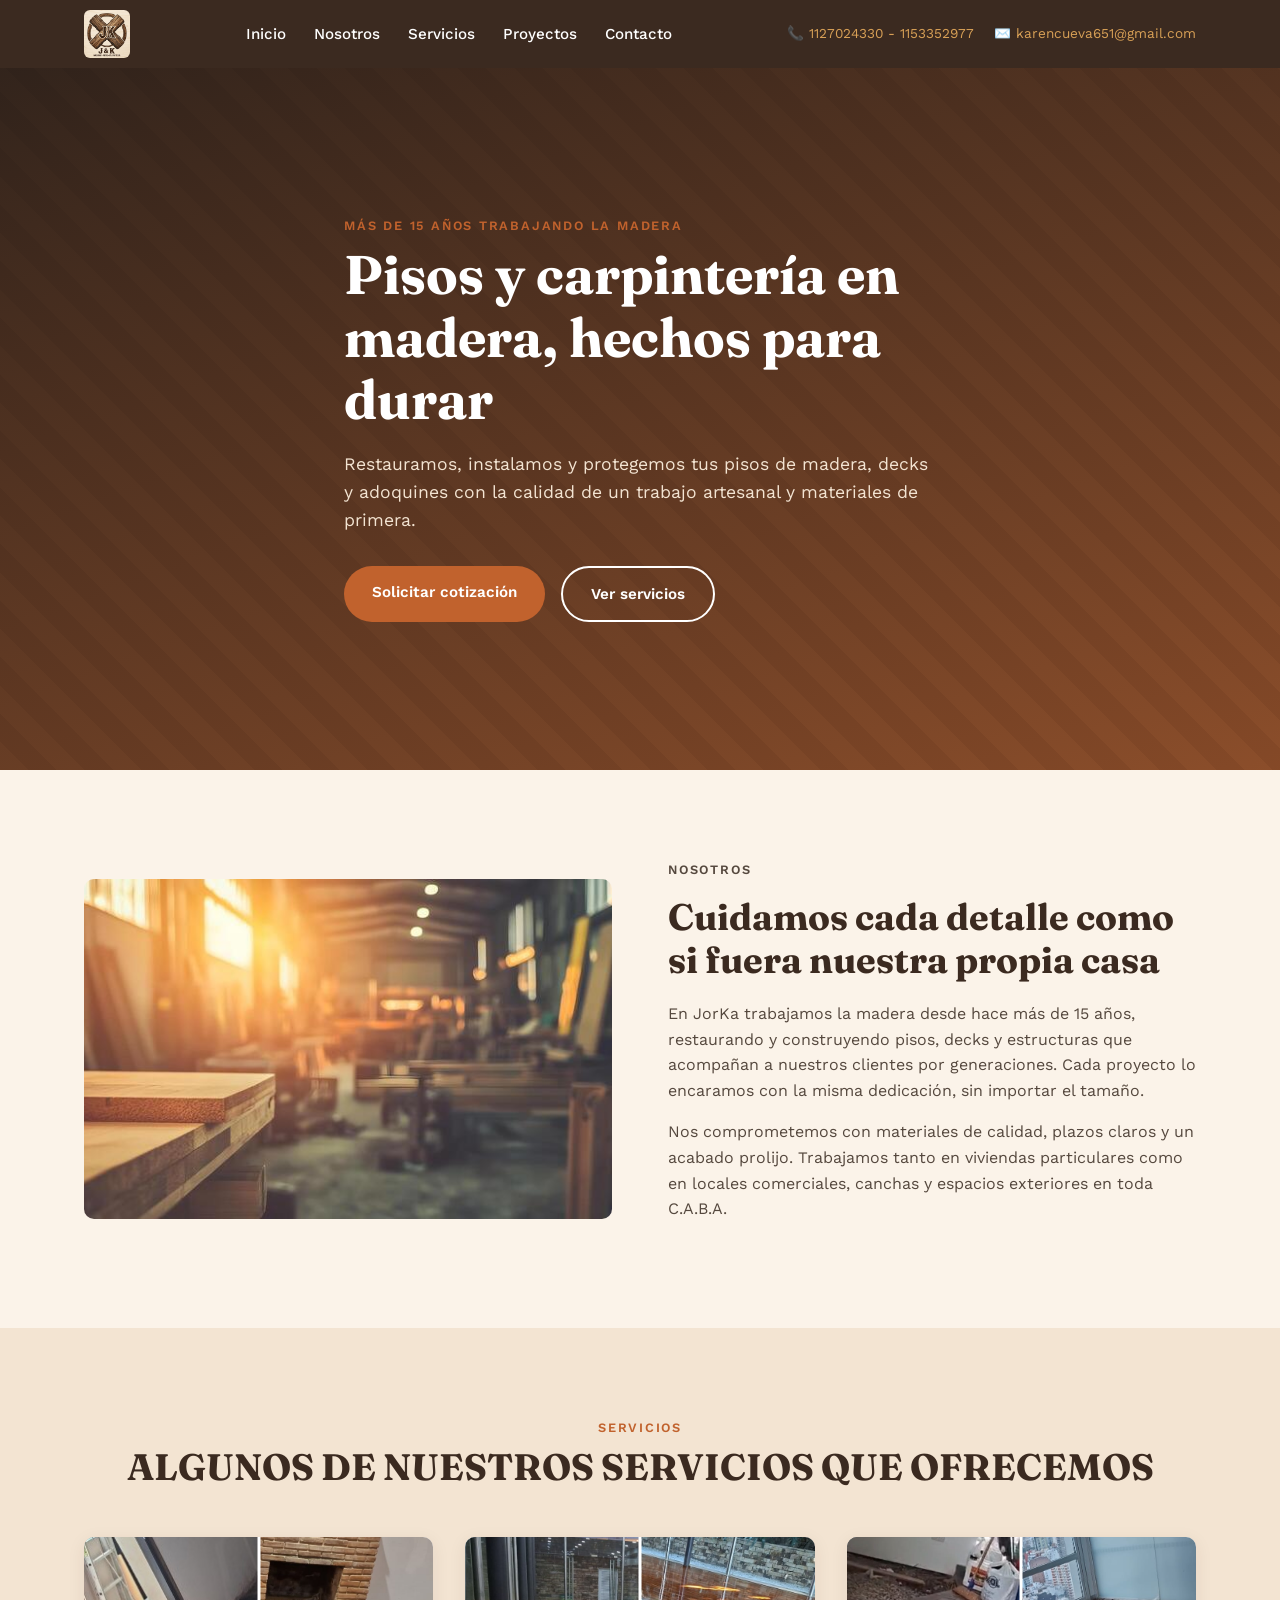
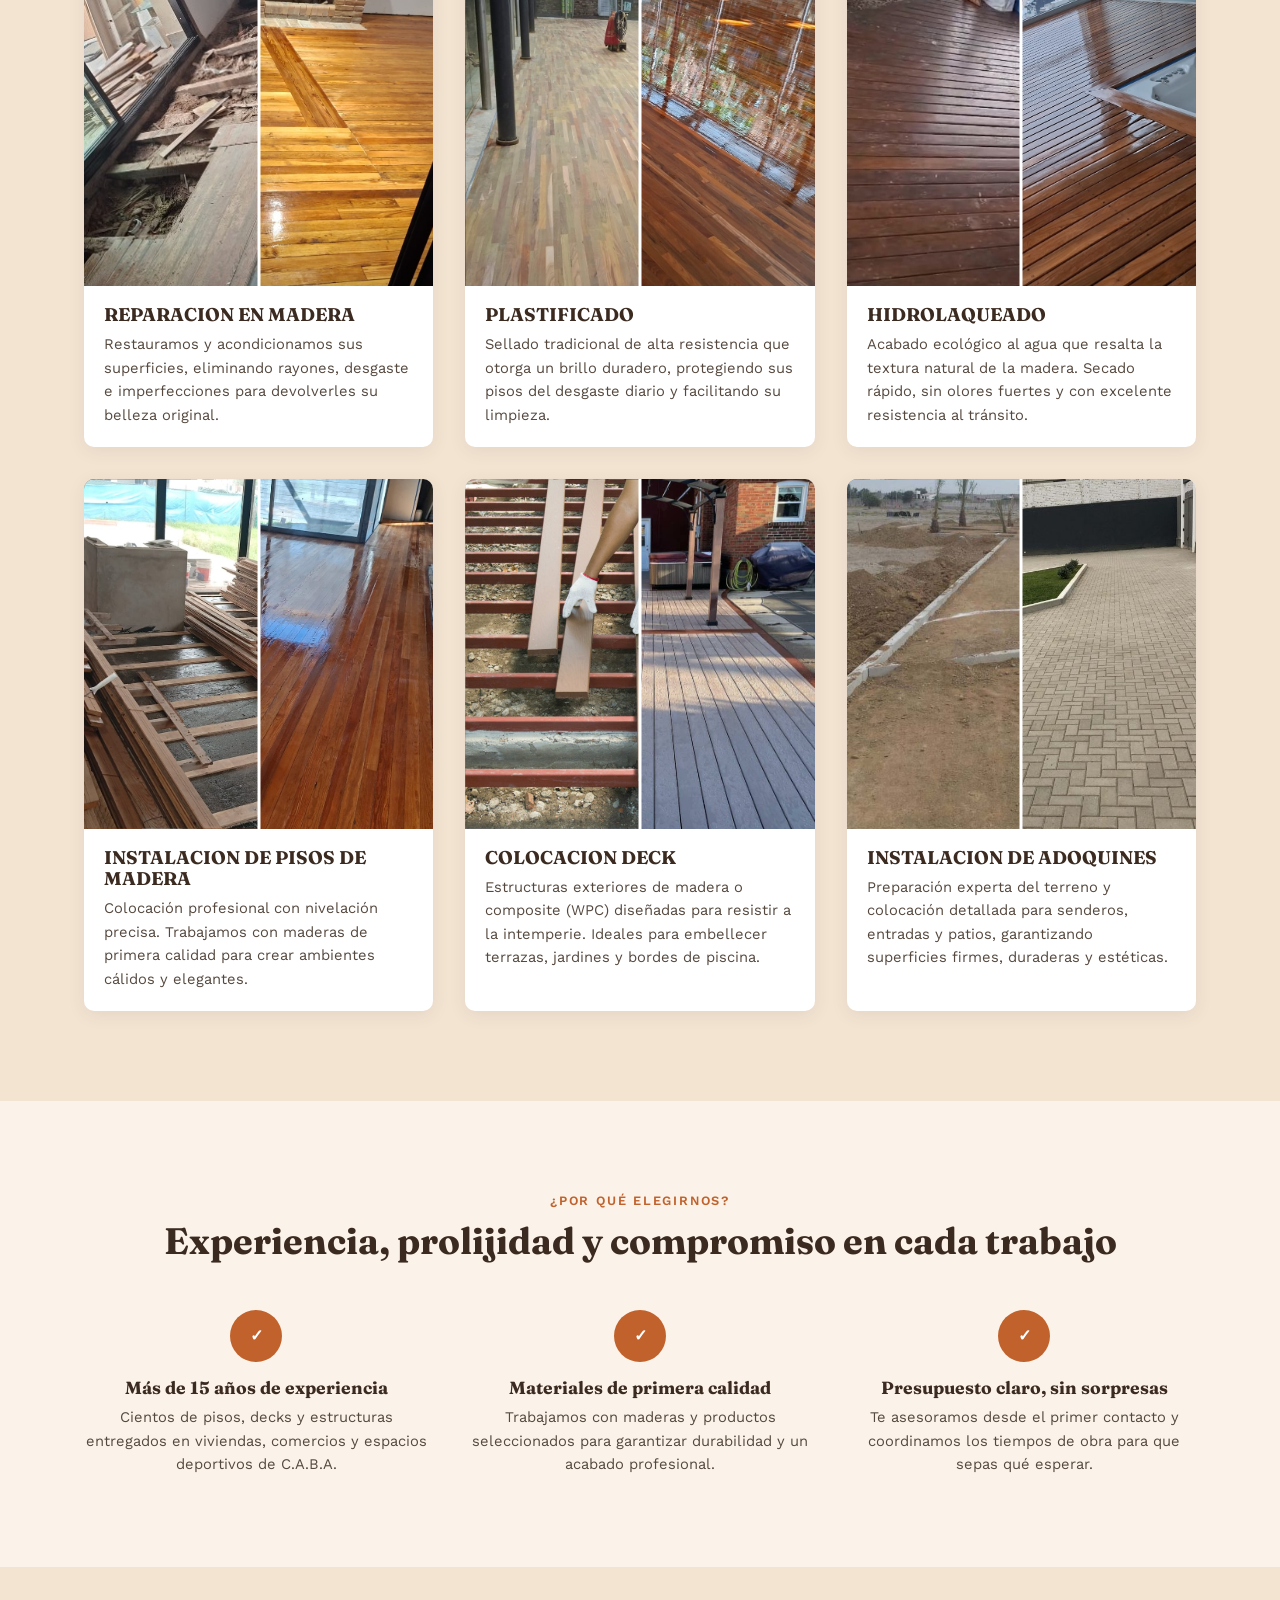
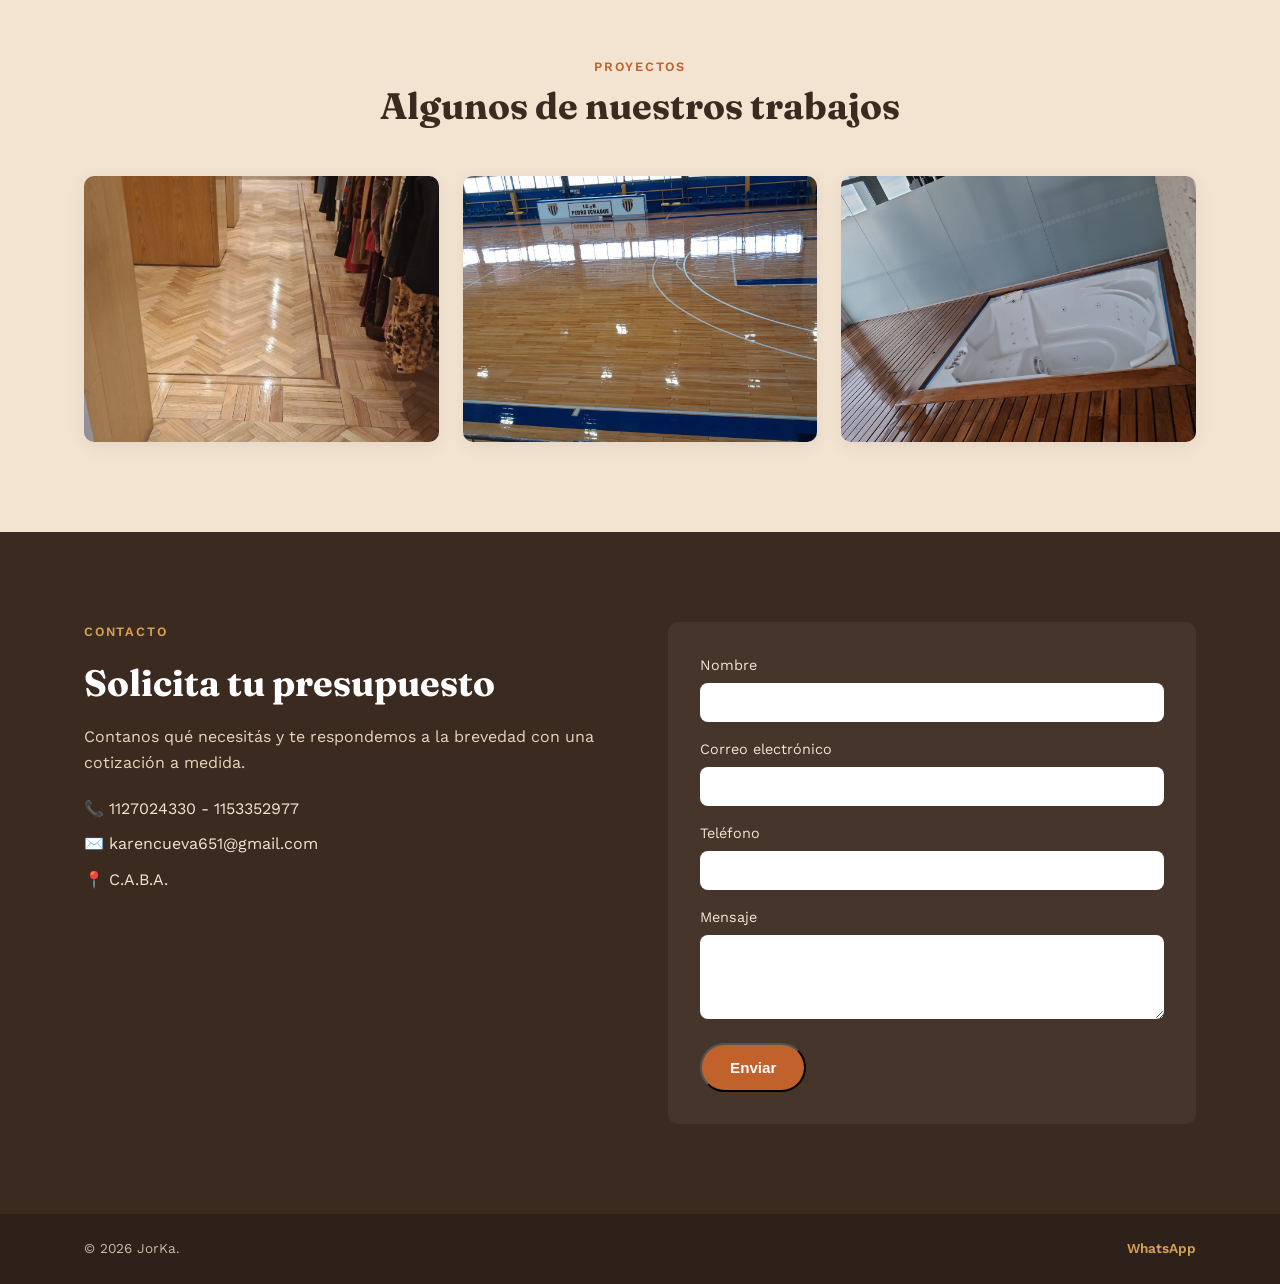
==== index.html @ c6ab8054 "Add files via upload" ====
<!DOCTYPE html>
<html lang="es">
<head>
  <meta charset="UTF-8">
  <meta name="viewport" content="width=device-width, initial-scale=1.0">
  <title>JorKa | Maderas, Pisos y Carpintería</title>
  <meta name="description" content="JorKa: restauración, plastificado, hidrolaqueado e instalación de pisos de madera, decks y adoquines en C.A.B.A.">

  <!-- Tipografías (puedes cambiarlas en fonts.google.com) -->
  <link rel="preconnect" href="https://fonts.googleapis.com">
  <link rel="preconnect" href="https://fonts.gstatic.com" crossorigin>
  <link href="https://fonts.googleapis.com/css2?family=Fraunces:opsz,wght@9..144,500;9..144,600;9..144,700&family=Work+Sans:wght@400;500;600;700&display=swap" rel="stylesheet">

  <link rel="stylesheet" href="style.css?v=6">
</head>
<body>

  <!-- ===================== HEADER / NAV ===================== -->
  <header class="header" id="inicio">
    <div class="container header__inner">
      <a href="#inicio" class="logo">
        <img src="img/logo.jpeg" alt="JorKa - Maderas, Pisos y Carpintería" class="logo__image">
      </a>

      <nav class="nav" id="nav">
        <ul class="nav__list">
          <li><a href="#inicio" class="nav__link">Inicio</a></li>
          <li><a href="#nosotros" class="nav__link">Nosotros</a></li>
          <li><a href="#servicios" class="nav__link">Servicios</a></li>
          <li><a href="#proyectos" class="nav__link">Proyectos</a></li>
          <li><a href="#contacto" class="nav__link">Contacto</a></li>
        </ul>
      </nav>

      <div class="header__contact">
        <span>📞 1127024330 - 1153352977</span>
        <span>✉️ karencueva651@gmail.com</span>
      </div>

      <button class="nav__toggle" id="navToggle" aria-label="Abrir menú">☰</button>
    </div>
  </header>

  <!-- ===================== HERO ===================== -->
  <section class="hero">
    <div class="hero__bg"></div>
    <div class="container hero__content">
      <p class="eyebrow">Más de 15 años trabajando la madera</p>
      <h1 class="hero__title">Pisos y carpintería en madera, hechos para durar</h1>
      <p class="hero__subtitle">Restauramos, instalamos y protegemos tus pisos de madera, decks y adoquines con la calidad de un trabajo artesanal y materiales de primera.</p>
      <div class="hero__actions">
        <a href="#contacto" class="btn btn--primary">Solicitar cotización</a>
        <a href="#servicios" class="btn btn--ghost">Ver servicios</a>
      </div>
    </div>
  </section>

  <!-- ===================== NOSOTROS ===================== -->
  <section class="section" id="nosotros">
    <div class="container about">
      <div class="about__image">
        <img src="img/principal.jpg" alt="Taller de JorKa, maderas y pisos">
      </div>
      <div class="about__text">
        <p class="eyebrow">Nosotros</p>
        <h2 class="section__title">Cuidamos cada detalle como si fuera nuestra propia casa</h2>
        <p>En JorKa trabajamos la madera desde hace más de 15 años, restaurando y construyendo pisos, decks y estructuras que acompañan a nuestros clientes por generaciones. Cada proyecto lo encaramos con la misma dedicación, sin importar el tamaño.</p>
        <p>Nos comprometemos con materiales de calidad, plazos claros y un acabado prolijo. Trabajamos tanto en viviendas particulares como en locales comerciales, canchas y espacios exteriores en toda C.A.B.A.</p>
      </div>
    </div>
  </section>

  <!-- ===================== SERVICIOS (cada tarjeta con slider antes/después) ===================== -->
  <section class="section section--muted" id="servicios">
    <div class="container">
      <p class="eyebrow center">Servicios</p>
      <h2 class="section__title center">ALGUNOS DE NUESTROS SERVICIOS QUE OFRECEMOS</h2>

      <div class="cards">

        <article class="card">
          <div class="ba-slider">
            <img src="img/servicio-1.jpeg" alt="Reparación en madera después" class="ba-slider__after-full">
            <div class="ba-slider__after">
              <img src="img/servicio1-antes.jpeg" alt="Reparación en madera antes">
            </div>
            <input type="range" min="0" max="100" value="50" class="ba-slider__range">
            <div class="ba-slider__handle"></div>
          </div>
          <h3 class="card__title">REPARACION EN MADERA</h3>
          <p class="card__text">Restauramos y acondicionamos sus superficies, eliminando rayones, desgaste e imperfecciones para devolverles su belleza original.</p>
        </article>

        <article class="card">
          <div class="ba-slider">
            <img src="img/servicio-2.jpeg" alt="Plastificado después" class="ba-slider__after-full">
            <div class="ba-slider__after">
              <img src="img/servicio2-antes.jpeg" alt="Plastificado antes">
            </div>
            <input type="range" min="0" max="100" value="50" class="ba-slider__range">
            <div class="ba-slider__handle"></div>
          </div>
          <h3 class="card__title">PLASTIFICADO</h3>
          <p class="card__text">Sellado tradicional de alta resistencia que otorga un brillo duradero, protegiendo sus pisos del desgaste diario y facilitando su limpieza.</p>
        </article>

        <article class="card">
          <div class="ba-slider">
            <img src="img/servicio-3.jpeg" alt="Hidrolaqueado después" class="ba-slider__after-full">
            <div class="ba-slider__after">
              <img src="img/servicio3-antes.jpeg" alt="Hidrolaqueado antes">
            </div>
            <input type="range" min="0" max="100" value="50" class="ba-slider__range">
            <div class="ba-slider__handle"></div>
          </div>
          <h3 class="card__title">HIDROLAQUEADO</h3>
          <p class="card__text">Acabado ecológico al agua que resalta la textura natural de la madera. Secado rápido, sin olores fuertes y con excelente resistencia al tránsito.</p>
        </article>

        <article class="card">
          <div class="ba-slider">
            <img src="img/servicio-4.jpeg" alt="Instalación de pisos de madera después" class="ba-slider__after-full">
            <div class="ba-slider__after">
              <img src="img/servicio4-antes.jpeg" alt="Instalación de pisos de madera antes">
            </div>
            <input type="range" min="0" max="100" value="50" class="ba-slider__range">
            <div class="ba-slider__handle"></div>
          </div>
          <h3 class="card__title">INSTALACION DE PISOS DE MADERA</h3>
          <p class="card__text">Colocación profesional con nivelación precisa. Trabajamos con maderas de primera calidad para crear ambientes cálidos y elegantes.</p>
        </article>

        <article class="card">
          <div class="ba-slider">
            <img src="img/servicio-5.jpg" alt="Colocación deck después" class="ba-slider__after-full">
            <div class="ba-slider__after">
              <img src="img/servicio5-antes.jpg" alt="Colocación deck antes">
            </div>
            <input type="range" min="0" max="100" value="50" class="ba-slider__range">
            <div class="ba-slider__handle"></div>
          </div>
          <h3 class="card__title">COLOCACION DECK</h3>
          <p class="card__text">Estructuras exteriores de madera o composite (WPC) diseñadas para resistir a la intemperie. Ideales para embellecer terrazas, jardines y bordes de piscina.</p>
        </article>

        <article class="card">
          <div class="ba-slider">
            <img src="img/servicio-6.jpg" alt="Instalación de adoquines después" class="ba-slider__after-full">
            <div class="ba-slider__after">
              <img src="img/servicio6-antes.jpg" alt="Instalación de adoquines antes">
            </div>
            <input type="range" min="0" max="100" value="50" class="ba-slider__range">
            <div class="ba-slider__handle"></div>
          </div>
          <h3 class="card__title">INSTALACION DE ADOQUINES</h3>
          <p class="card__text">Preparación experta del terreno y colocación detallada para senderos, entradas y patios, garantizando superficies firmes, duraderas y estéticas.</p>
        </article>

      </div>
    </div>
  </section>

  <!-- ===================== POR QUÉ ELEGIRNOS ===================== -->
  <section class="section">
    <div class="container">
      <p class="eyebrow center">¿Por qué elegirnos?</p>
      <h2 class="section__title center">Experiencia, prolijidad y compromiso en cada trabajo</h2>

      <div class="features">
        <div class="feature">
          <div class="feature__icon">✓</div>
          <h3>Más de 15 años de experiencia</h3>
          <p>Cientos de pisos, decks y estructuras entregados en viviendas, comercios y espacios deportivos de C.A.B.A.</p>
        </div>
        <div class="feature">
          <div class="feature__icon">✓</div>
          <h3>Materiales de primera calidad</h3>
          <p>Trabajamos con maderas y productos seleccionados para garantizar durabilidad y un acabado profesional.</p>
        </div>
        <div class="feature">
          <div class="feature__icon">✓</div>
          <h3>Presupuesto claro, sin sorpresas</h3>
          <p>Te asesoramos desde el primer contacto y coordinamos los tiempos de obra para que sepas qué esperar.</p>
        </div>
      </div>
    </div>
  </section>

  <!-- ===================== PROYECTOS / GALERÍA ===================== -->
  <section class="section section--muted" id="proyectos">
    <div class="container">
      <p class="eyebrow center">Proyectos</p>
      <h2 class="section__title center">Algunos de nuestros trabajos</h2>

      <div class="gallery">
        <div class="gallery__item">
          <img src="img/proyecto1.jpeg" alt="Proyecto 1 - piso de madera restaurado">
        </div>
        <div class="gallery__item">
          <img src="img/proyecto2.jpeg" alt="Proyecto 2 - piso de madera restaurado">
        </div>
        <div class="gallery__item">
          <img src="img/proyecto3.jpeg" alt="Proyecto 3 - piso de madera restaurado">
        </div>
      </div>
    </div>
  </section>

  <!-- ===================== CONTACTO ===================== -->
  <section class="section contact" id="contacto">
    <div class="container contact__grid">
      <div class="contact__info">
        <p class="eyebrow">Contacto</p>
        <h2 class="section__title">Solicita tu presupuesto</h2>
        <p>Contanos qué necesitás y te respondemos a la brevedad con una cotización a medida.</p>

        <ul class="contact__list">
          <li>📞 1127024330 - 1153352977</li>
          <li>✉️ karencueva651@gmail.com</li>
          <li>📍 C.A.B.A.</li>
        </ul>
      </div>

      <form class="contact__form" id="contactForm" name="contacto" method="POST" data-netlify="true">
  <input type="hidden" name="form-name" value="contacto">
        <label>
          Nombre
          <input type="text" name="nombre" required>
        </label>
        <label>
          Correo electrónico
          <input type="email" name="correo" required>
        </label>
        <label>
          Teléfono
          <input type="tel" name="telefono">
        </label>
        <label>
          Mensaje
          <textarea name="mensaje" rows="4" required></textarea>
        </label>
        <button type="submit" class="btn btn--primary">Enviar</button>
      </form>
    </div>
  </section>

  <!-- ===================== FOOTER ===================== -->
  <footer class="footer">
    <div class="container footer__inner">
      <p>&copy; <span id="year"></span> JorKa.</p>
      <a href="https://wa.me/5491127024330" target="_blank" rel="noopener" class="footer__whatsapp">WhatsApp</a>
    </div>
  </footer>

  <script>
    // Año automático en el footer
    document.getElementById('year').textContent = new Date().getFullYear();

    // Menú hamburguesa para móvil
    const navToggle = document.getElementById('navToggle');
    const nav = document.getElementById('nav');
    navToggle.addEventListener('click', () => {
      nav.classList.toggle('nav--open');
    });

    // Sliders de antes/después — funciona para todos a la vez
    document.querySelectorAll('.ba-slider').forEach(slider => {
      const range = slider.querySelector('.ba-slider__range');
      const afterLayer = slider.querySelector('.ba-slider__after');
      const handle = slider.querySelector('.ba-slider__handle');

      range.addEventListener('input', () => {
        afterLayer.style.clipPath = `inset(0 ${100 - range.value}% 0 0)`;
        handle.style.left = range.value + '%';
      });
    });
  </script>
</body>
</html>
---- style.css ----
/* =========================================================
   VARIABLES — cambia estos valores para ajustar todo el estilo
   ========================================================= */
:root {
  --color-bg: #FBF3E9;
  --color-bg-muted: #F3E4D2;
  --color-dark: #2E211A;
  --color-brown: #3B2A20;
  --color-accent: #C1622D;
  --color-accent-dark: #A44E22;
  --color-gold: #D8A056;
  --color-white: #FFFFFF;

  --font-display: "Fraunces", serif;
  --font-body: "Work Sans", sans-serif;

  --radius: 10px;
  --max-width: 1160px;
  --transition: 0.25s ease;
}

* {
  margin: 0;
  padding: 0;
  box-sizing: border-box;
}

html {
  scroll-behavior: smooth;
}

body {
  font-family: var(--font-body);
  color: var(--color-dark);
  background: var(--color-bg);
  line-height: 1.6;
}

img {
  max-width: 100%;
  display: block;
}

a {
  text-decoration: none;
  color: inherit;
}

ul {
  list-style: none;
}

.container {
  max-width: var(--max-width);
  margin: 0 auto;
  padding: 0 24px;
}

.image-placeholder {
  width: 100%;
  height: 100%;
  min-height: 180px;
  background: repeating-linear-gradient(
    45deg,
    #E9D5BB,
    #E9D5BB 10px,
    #F3E4D2 10px,
    #F3E4D2 20px
  );
  border: 1px dashed var(--color-gold);
  border-radius: var(--radius);
  display: flex;
  align-items: center;
  justify-content: center;
  text-align: center;
  color: var(--color-accent-dark);
  font-size: 0.9rem;
  font-weight: 500;
  padding: 12px;
}

h1, h2, h3 {
  font-family: var(--font-display);
  color: var(--color-brown);
  line-height: 1.15;
}

.eyebrow {
  text-transform: uppercase;
  letter-spacing: 0.14em;
  font-size: 0.8rem;
  font-weight: 600;
  color: var(--color-accent);
  margin-bottom: 8px;
}

.section__title {
  font-size: clamp(1.6rem, 3vw, 2.3rem);
  margin-bottom: 20px;
}

.center {
  text-align: center;
}

.btn {
  display: inline-block;
  padding: 14px 28px;
  border-radius: 999px;
  font-weight: 600;
  font-size: 0.95rem;
  transition: transform var(--transition), background var(--transition), color var(--transition);
}

.btn--primary {
  background: var(--color-accent);
  color: var(--color-white);
}

.btn--primary:hover {
  background: var(--color-accent-dark);
  transform: translateY(-2px);
}

.btn--ghost {
  border: 2px solid var(--color-white);
  color: var(--color-white);
}

.btn--ghost:hover {
  background: var(--color-white);
  color: var(--color-brown);
}

/* =========================================================
   HEADER / LOGO
   ========================================================= */
.header {
  position: sticky;
  top: 0;
  z-index: 100;
  background: var(--color-brown);
  color: var(--color-white);
}

.header__inner {
  display: flex;
  align-items: center;
  justify-content: space-between;
  gap: 24px;
  padding-top: 10px;
  padding-bottom: 10px;
}

.logo {
  display: flex;
  align-items: center;
}

/* Logo controlado por altura fija — así nunca se ve gigante,
   sin importar el tamaño real del archivo de imagen */
.logo__image {
  height: 48px;
  width: auto;
  max-width: none;
  border-radius: 6px;
}

.nav__list {
  display: flex;
  gap: 28px;
}

.nav__link {
  font-weight: 500;
  font-size: 0.95rem;
  transition: color var(--transition);
}

.nav__link:hover {
  color: var(--color-gold);
}

.header__contact {
  display: flex;
  gap: 20px;
  font-size: 0.85rem;
  color: var(--color-gold);
  white-space: nowrap;
}

.nav__toggle {
  display: none;
  background: none;
  border: none;
  color: var(--color-white);
  font-size: 1.5rem;
  cursor: pointer;
}

/* =========================================================
   HERO
   ========================================================= */
.hero {
  position: relative;
  min-height: 78vh;
  display: flex;
  align-items: center;
  color: var(--color-white);
  overflow: hidden;
}

.hero__bg {
  position: absolute;
  inset: 0;
  background:
    linear-gradient(160deg, rgba(46, 33, 26, 0.85), rgba(193, 98, 45, 0.55)),
    repeating-linear-gradient(45deg, #4A3527, #4A3527 20px, #3B2A20 20px, #3B2A20 40px);
  background-size: cover;
  background-position: center;
}

.hero__content {
  position: relative;
  z-index: 1;
  max-width: 640px;
}

.hero__title {
  font-size: clamp(2.2rem, 5vw, 3.4rem);
  color: var(--color-white);
  margin-bottom: 18px;
}

.hero__subtitle {
  font-size: 1.1rem;
  margin-bottom: 32px;
  color: #F3E4D2;
}

.hero__actions {
  display: flex;
  gap: 16px;
  flex-wrap: wrap;
}

.section {
  padding: 90px 0;
}

.section--muted {
  background: var(--color-bg-muted);
}

.about {
  display: grid;
  grid-template-columns: 1fr 1fr;
  gap: 56px;
  align-items: center;
}

.about__image img {
  width: 100%;
  height: 100%;
  min-height: 340px;
  object-fit: cover;
  border-radius: var(--radius);
}

.about__text p {
  margin-bottom: 16px;
  color: #55483E;
}

.cards {
  margin-top: 48px;
  display: grid;
  grid-template-columns: repeat(3, 1fr);
  gap: 32px;
}

.card {
  background: var(--color-white);
  border-radius: var(--radius);
  overflow: hidden;
  box-shadow: 0 4px 18px rgba(59, 42, 32, 0.08);
  transition: transform var(--transition);
}

.card:hover {
  transform: translateY(-6px);
}

.card__image {
  aspect-ratio: 1;
  overflow: hidden;
  position: relative;
}

.card__image img {
  width: 100%;
  height: 100%;
  object-fit: cover;
  object-position: center;
  display: block;
}

/* =========================================================
   SLIDER ANTES / DESPUÉS
   ========================================================= */
.ba-slider {
  position: relative;
  width: 100%;
  aspect-ratio: 1;
  overflow: hidden;
}

.ba-slider__after-full,
.ba-slider__after img {
  width: 100%;
  height: 100%;
  object-fit: cover;
  object-position: center;
  display: block;
}

.ba-slider__after-full {
  position: absolute;
  inset: 0;
}

.ba-slider__after {
  position: absolute;
  inset: 0;
  width: 100%;
  height: 100%;
  clip-path: inset(0 50% 0 0);
}

.ba-slider__range {
  position: absolute;
  inset: 0;
  width: 100%;
  height: 100%;
  opacity: 0;
  cursor: ew-resize;
  margin: 0;
}

.ba-slider__handle {
  position: absolute;
  top: 0;
  bottom: 0;
  left: 50%;
  width: 3px;
  background: var(--color-white);
  transform: translateX(-50%);
  pointer-events: none;
}

.card__title {
  font-size: 1.15rem;
  margin: 18px 20px 8px;
}

.card__text {
  font-size: 0.92rem;
  color: #55483E;
  margin: 0 20px 20px;
}

/* Features / por qué elegirnos */
.features {
  margin-top: 48px;
  display: grid;
  grid-template-columns: repeat(3, 1fr);
  gap: 40px;
  text-align: center;
}

.feature__icon {
  width: 52px;
  height: 52px;
  margin: 0 auto 16px;
  border-radius: 50%;
  background: var(--color-accent);
  color: var(--color-white);
  display: flex;
  align-items: center;
  justify-content: center;
  font-weight: 700;
}

.feature h3 {
  font-size: 1.1rem;
  margin-bottom: 8px;
}

.feature p {
  color: #55483E;
  font-size: 0.92rem;
}

/* =========================================================
   GALERÍA (3 proyectos)
   ========================================================= */
.gallery {
  margin-top: 48px;
  display: grid;
  grid-template-columns: repeat(3, 1fr);
  gap: 24px;
}

.gallery__item {
  aspect-ratio: 4 / 3;
  overflow: hidden;
  border-radius: var(--radius);
  box-shadow: 0 4px 18px rgba(59, 42, 32, 0.08);
}

.gallery__item img {
  width: 100%;
  height: 100%;
  object-fit: cover;
  object-position: center;
}

/* =========================================================
   CONTACTO
   ========================================================= */
.contact {
  background: var(--color-brown);
  color: var(--color-white);
}

.contact .eyebrow {
  color: var(--color-gold);
}

.contact .section__title {
  color: var(--color-white);
}

.contact__grid {
  display: grid;
  grid-template-columns: 1fr 1fr;
  gap: 56px;
  align-items: start;
}

.contact__info p {
  color: #E9D5BB;
  margin-bottom: 20px;
}

.contact__list li {
  margin-bottom: 10px;
  color: #F3E4D2;
}

.contact__form {
  display: flex;
  flex-direction: column;
  gap: 16px;
  background: rgba(255, 255, 255, 0.05);
  padding: 32px;
  border-radius: var(--radius);
}

.contact__form label {
  display: flex;
  flex-direction: column;
  gap: 6px;
  font-size: 0.9rem;
  color: #F3E4D2;
}

.contact__form input,
.contact__form textarea {
  font-family: var(--font-body);
  padding: 12px 14px;
  border-radius: 8px;
  border: none;
  background: var(--color-white);
  color: var(--color-dark);
}

.contact__form input:focus,
.contact__form textarea:focus {
  outline: 3px solid var(--color-gold);
}

.contact__form button {
  margin-top: 8px;
  align-self: flex-start;
}

/* =========================================================
   FOOTER
   ========================================================= */
.footer {
  background: var(--color-dark);
  color: #C9B8A6;
  padding: 24px 0;
  font-size: 0.85rem;
}

.footer__inner {
  display: flex;
  justify-content: space-between;
  align-items: center;
  flex-wrap: wrap;
  gap: 12px;
}

.footer__whatsapp {
  color: var(--color-gold);
  font-weight: 600;
}

/* =========================================================
   RESPONSIVE
   ========================================================= */
@media (max-width: 900px) {
  .about,
  .contact__grid {
    grid-template-columns: 1fr;
  }

  .cards {
    grid-template-columns: repeat(2, 1fr);
  }

  .features {
    grid-template-columns: 1fr;
  }

  .gallery {
    grid-template-columns: repeat(2, 1fr);
  }
}

@media (max-width: 720px) {
  .header__contact {
    display: none;
  }

  .nav {
    position: absolute;
    top: 100%;
    left: 0;
    right: 0;
    background: var(--color-brown);
    display: none;
  }

  .nav--open {
    display: block;
  }

  .nav__list {
    flex-direction: column;
    padding: 20px 24px;
    gap: 16px;
  }

  .nav__toggle {
    display: block;
  }

  .cards {
    grid-template-columns: 1fr;
  }

  .gallery {
    grid-template-columns: 1fr;
  }

  .section {
    padding: 60px 0;
  }
}
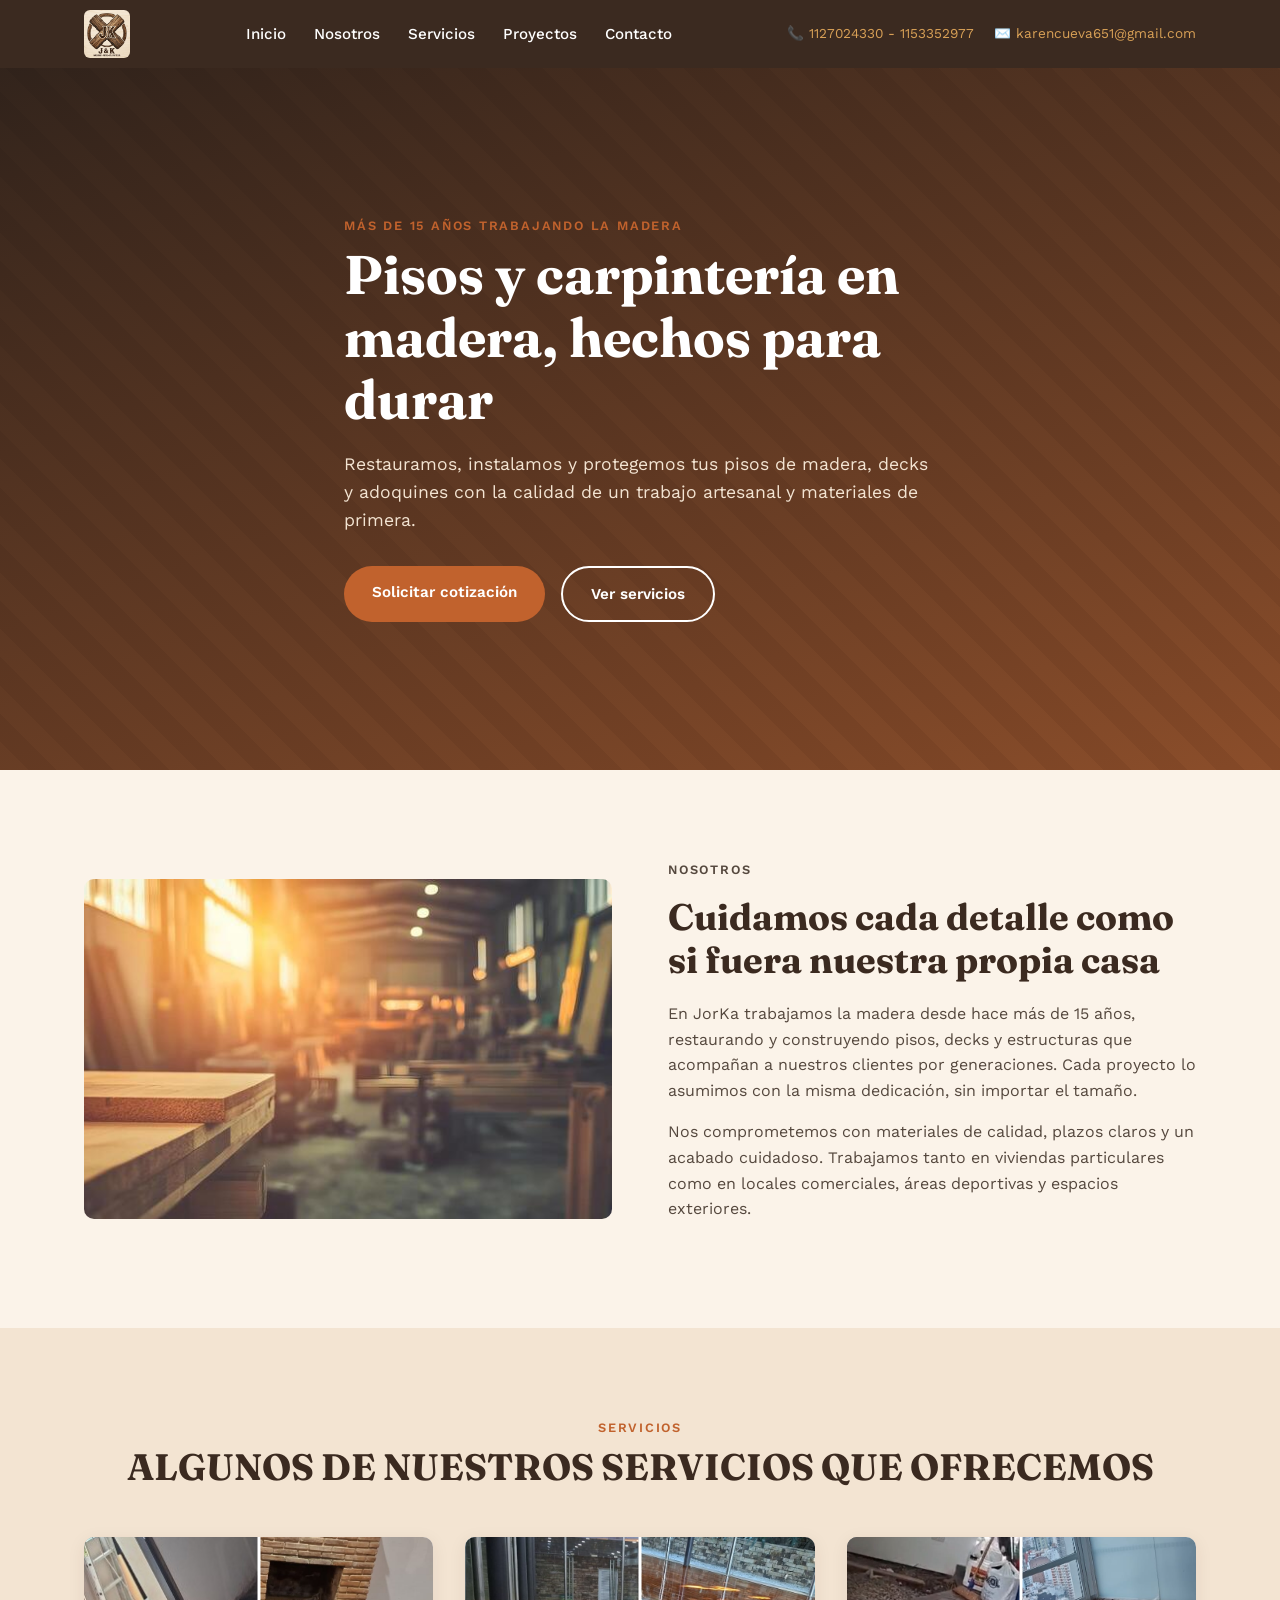
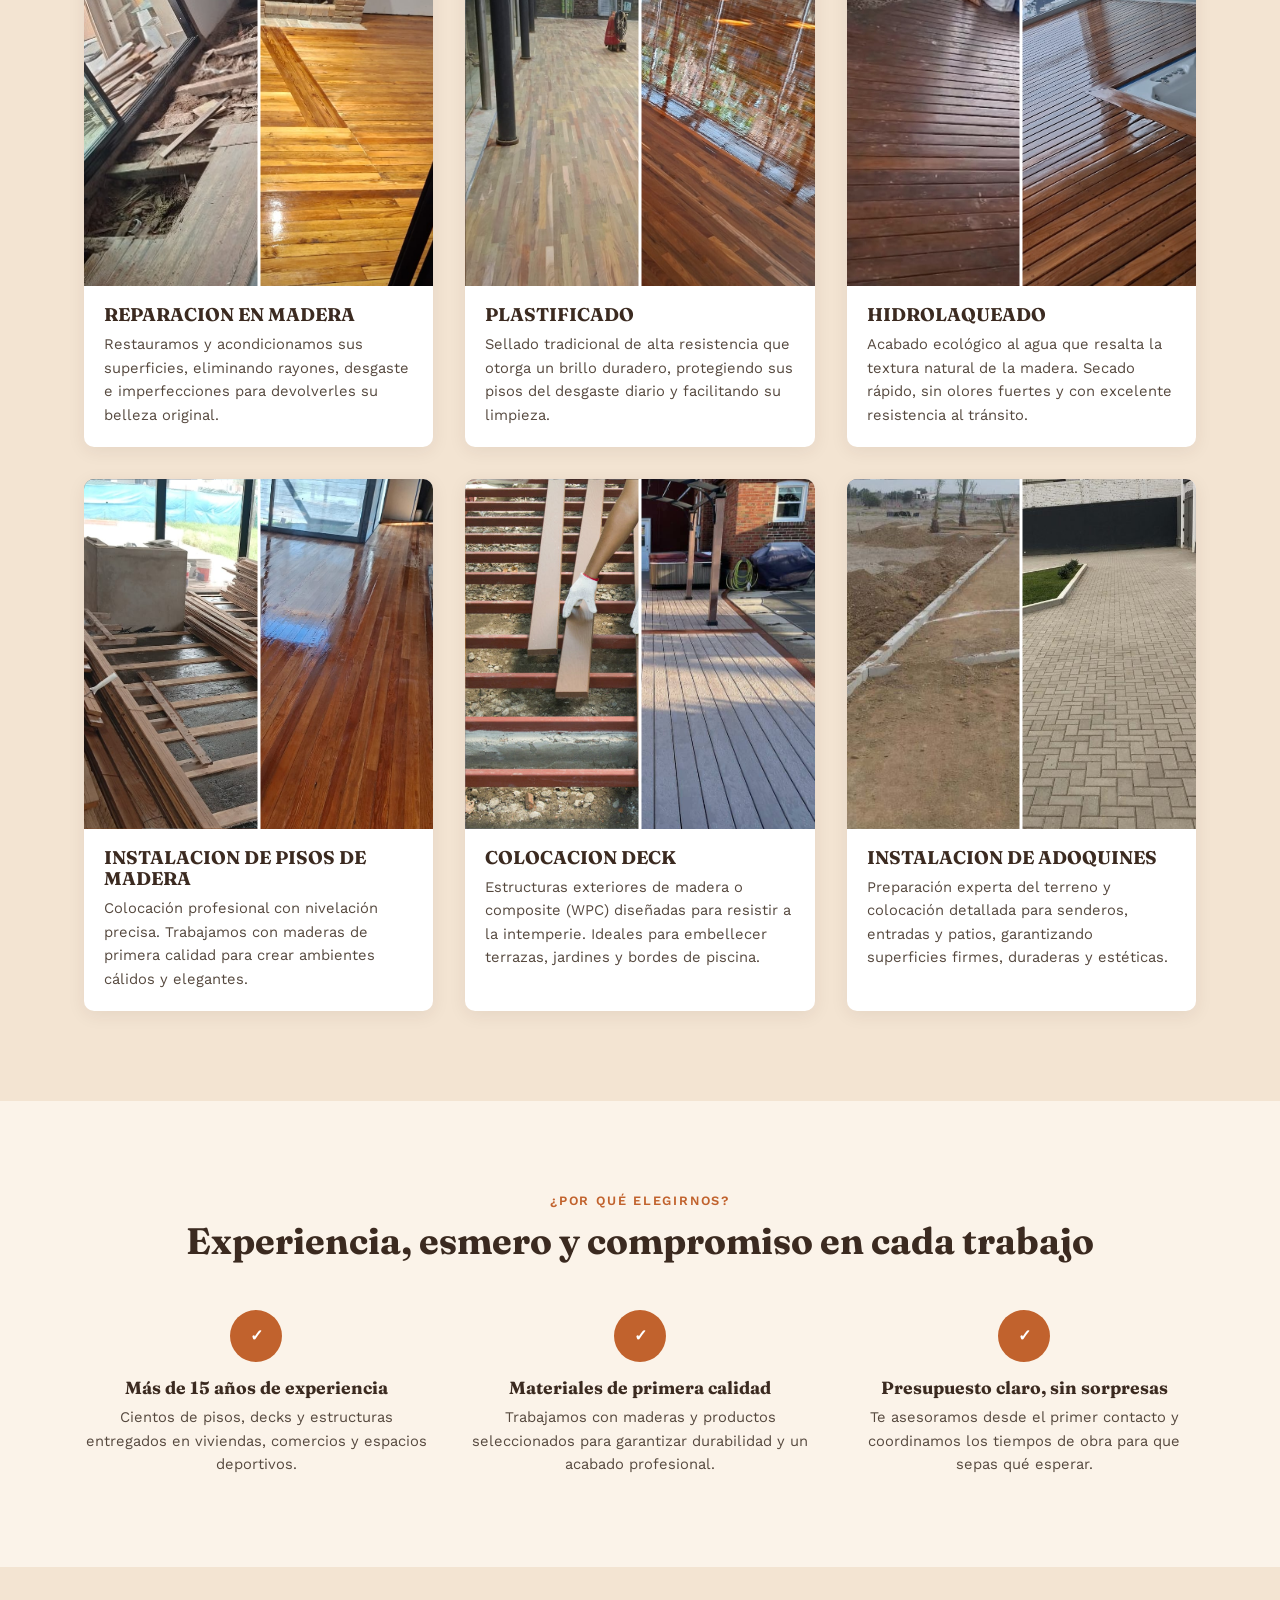
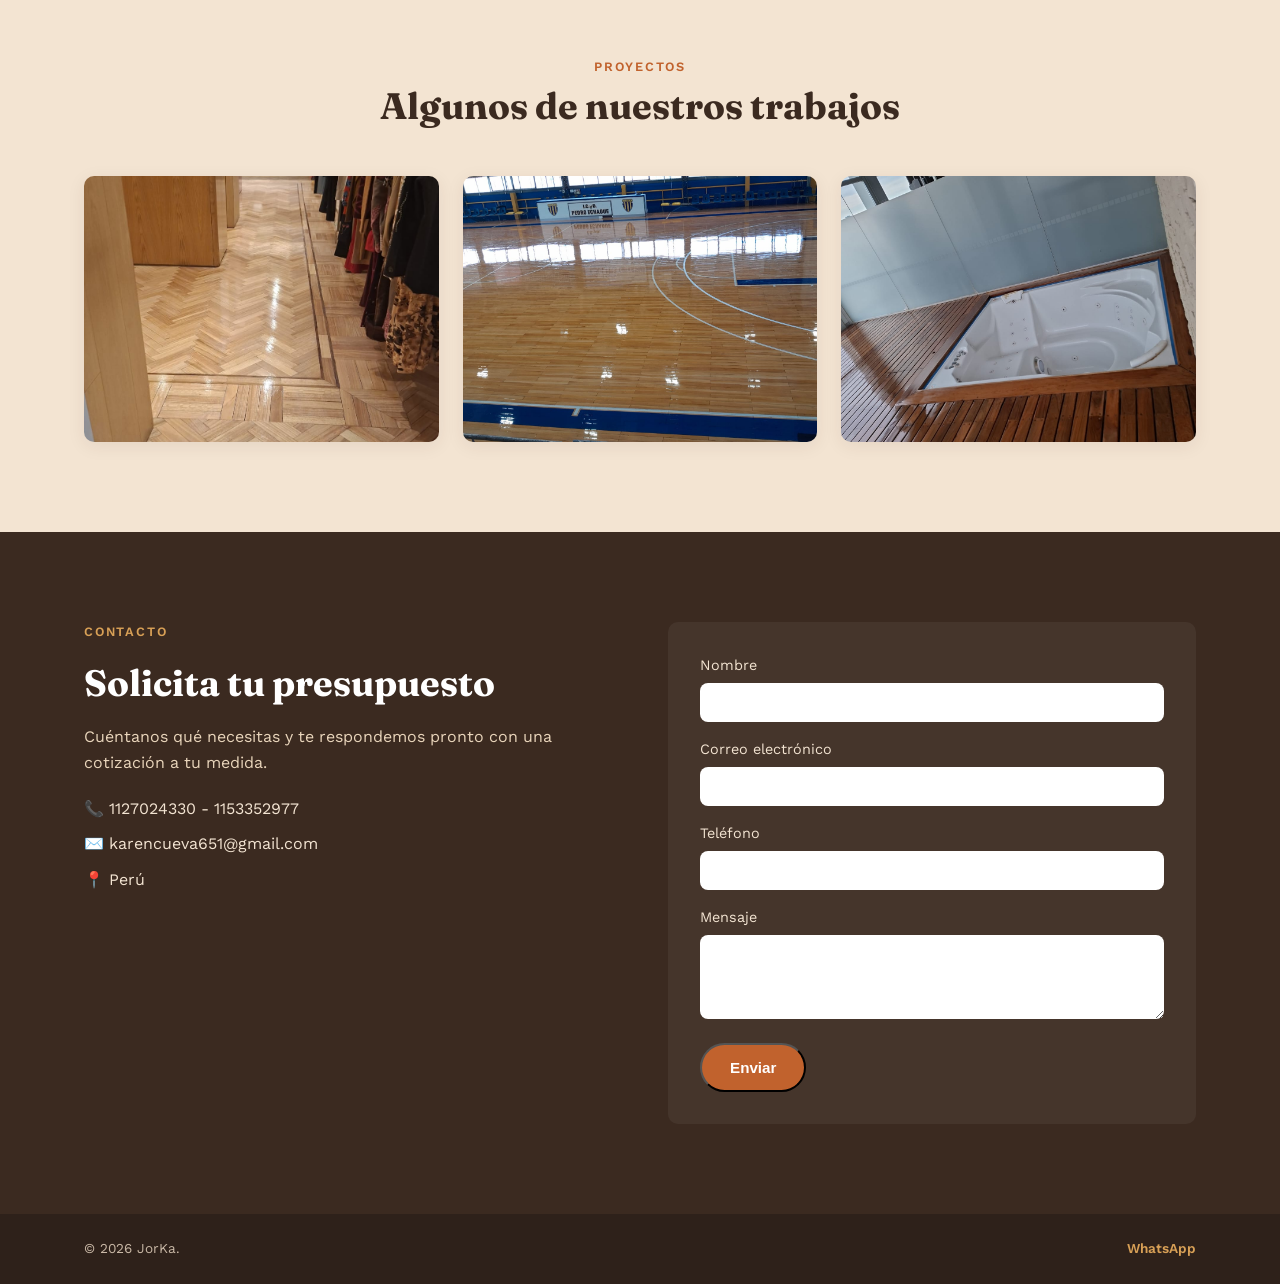
==== commit 8143ec56: "Adapt copy to Peruvian Spanish and fix form submit Replace Rioplatense wording with Peruvian Spanish" ====
--- a/index.html
+++ b/index.html
@@ -1,17 +1,17 @@
 <!DOCTYPE html>
-<html lang="es">
+<html lang="es-PE">
 <head>
   <meta charset="UTF-8">
   <meta name="viewport" content="width=device-width, initial-scale=1.0">
   <title>JorKa | Maderas, Pisos y Carpintería</title>
-  <meta name="description" content="JorKa: restauración, plastificado, hidrolaqueado e instalación de pisos de madera, decks y adoquines en C.A.B.A.">
+  <meta name="description" content="JorKa: restauración, plastificado, hidrolaqueado e instalación de pisos de madera, decks y adoquines.">
 
   <!-- Tipografías (puedes cambiarlas en fonts.google.com) -->
   <link rel="preconnect" href="https://fonts.googleapis.com">
   <link rel="preconnect" href="https://fonts.gstatic.com" crossorigin>
   <link href="https://fonts.googleapis.com/css2?family=Fraunces:opsz,wght@9..144,500;9..144,600;9..144,700&family=Work+Sans:wght@400;500;600;700&display=swap" rel="stylesheet">
 
-  <link rel="stylesheet" href="style.css?v=6">
+  <link rel="stylesheet" href="style.css?v=8">
 </head>
 <body>
 
@@ -64,8 +64,8 @@
       <div class="about__text">
         <p class="eyebrow">Nosotros</p>
         <h2 class="section__title">Cuidamos cada detalle como si fuera nuestra propia casa</h2>
-        <p>En JorKa trabajamos la madera desde hace más de 15 años, restaurando y construyendo pisos, decks y estructuras que acompañan a nuestros clientes por generaciones. Cada proyecto lo encaramos con la misma dedicación, sin importar el tamaño.</p>
-        <p>Nos comprometemos con materiales de calidad, plazos claros y un acabado prolijo. Trabajamos tanto en viviendas particulares como en locales comerciales, canchas y espacios exteriores en toda C.A.B.A.</p>
+        <p>En JorKa trabajamos la madera desde hace más de 15 años, restaurando y construyendo pisos, decks y estructuras que acompañan a nuestros clientes por generaciones. Cada proyecto lo asumimos con la misma dedicación, sin importar el tamaño.</p>
+        <p>Nos comprometemos con materiales de calidad, plazos claros y un acabado cuidadoso. Trabajamos tanto en viviendas particulares como en locales comerciales, áreas deportivas y espacios exteriores.</p>
       </div>
     </div>
   </section>
@@ -164,13 +164,13 @@
   <section class="section">
     <div class="container">
       <p class="eyebrow center">¿Por qué elegirnos?</p>
-      <h2 class="section__title center">Experiencia, prolijidad y compromiso en cada trabajo</h2>
+      <h2 class="section__title center">Experiencia, esmero y compromiso en cada trabajo</h2>
 
       <div class="features">
         <div class="feature">
           <div class="feature__icon">✓</div>
           <h3>Más de 15 años de experiencia</h3>
-          <p>Cientos de pisos, decks y estructuras entregados en viviendas, comercios y espacios deportivos de C.A.B.A.</p>
+          <p>Cientos de pisos, decks y estructuras entregados en viviendas, comercios y espacios deportivos.</p>
         </div>
         <div class="feature">
           <div class="feature__icon">✓</div>
@@ -212,28 +212,42 @@
       <div class="contact__info">
         <p class="eyebrow">Contacto</p>
         <h2 class="section__title">Solicita tu presupuesto</h2>
-        <p>Contanos qué necesitás y te respondemos a la brevedad con una cotización a medida.</p>
+        <p>Cuéntanos qué necesitas y te respondemos pronto con una cotización a tu medida.</p>
 
         <ul class="contact__list">
           <li>📞 1127024330 - 1153352977</li>
           <li>✉️ karencueva651@gmail.com</li>
-          <li>📍 C.A.B.A.</li>
+          <li>📍 Perú</li>
         </ul>
       </div>
 
-      <form class="contact__form" id="contactForm" name="contacto" method="POST" data-netlify="true">
-  <input type="hidden" name="form-name" value="contacto">
+      <form
+        class="contact__form"
+        name="contacto"
+        method="POST"
+        action="/gracias.html"
+        enctype="application/x-www-form-urlencoded"
+        data-netlify="true"
+        netlify-honeypot="bot-field"
+      >
+        <input type="hidden" name="form-name" value="contacto">
+        <p class="contact__honeypot" aria-hidden="true">
+          <label>
+            No completar este campo
+            <input type="text" name="bot-field" tabindex="-1" autocomplete="off">
+          </label>
+        </p>
         <label>
           Nombre
-          <input type="text" name="nombre" required>
+          <input type="text" name="nombre" required autocomplete="name">
         </label>
         <label>
           Correo electrónico
-          <input type="email" name="correo" required>
+          <input type="email" name="correo" required autocomplete="email">
         </label>
         <label>
           Teléfono
-          <input type="tel" name="telefono">
+          <input type="tel" name="telefono" autocomplete="tel">
         </label>
         <label>
           Mensaje
--- a/style.css
+++ b/style.css
@@ -465,6 +465,7 @@
   background: rgba(255, 255, 255, 0.05);
   padding: 32px;
   border-radius: var(--radius);
+  position: relative;
 }
 
 .contact__form label {
@@ -495,6 +496,41 @@
   align-self: flex-start;
 }
 
+.contact__form button:disabled {
+  opacity: 0.7;
+  cursor: wait;
+}
+
+.contact__honeypot {
+  position: absolute;
+  left: -10000px;
+  top: auto;
+  width: 1px;
+  height: 1px;
+  overflow: hidden;
+}
+
+.thanks {
+  min-height: 100vh;
+  display: flex;
+  align-items: center;
+  background:
+    radial-gradient(circle at top left, rgba(201, 162, 89, 0.18), transparent 40%),
+    linear-gradient(160deg, #1C1410 0%, #3A2A1F 55%, #2A1D15 100%);
+  color: #F3E4D2;
+}
+
+.thanks__inner {
+  max-width: 640px;
+  padding-top: 80px;
+  padding-bottom: 80px;
+}
+
+.thanks__inner p {
+  margin-bottom: 28px;
+  color: #E9D5BB;
+}
+
 /* =========================================================
    FOOTER
    ========================================================= */
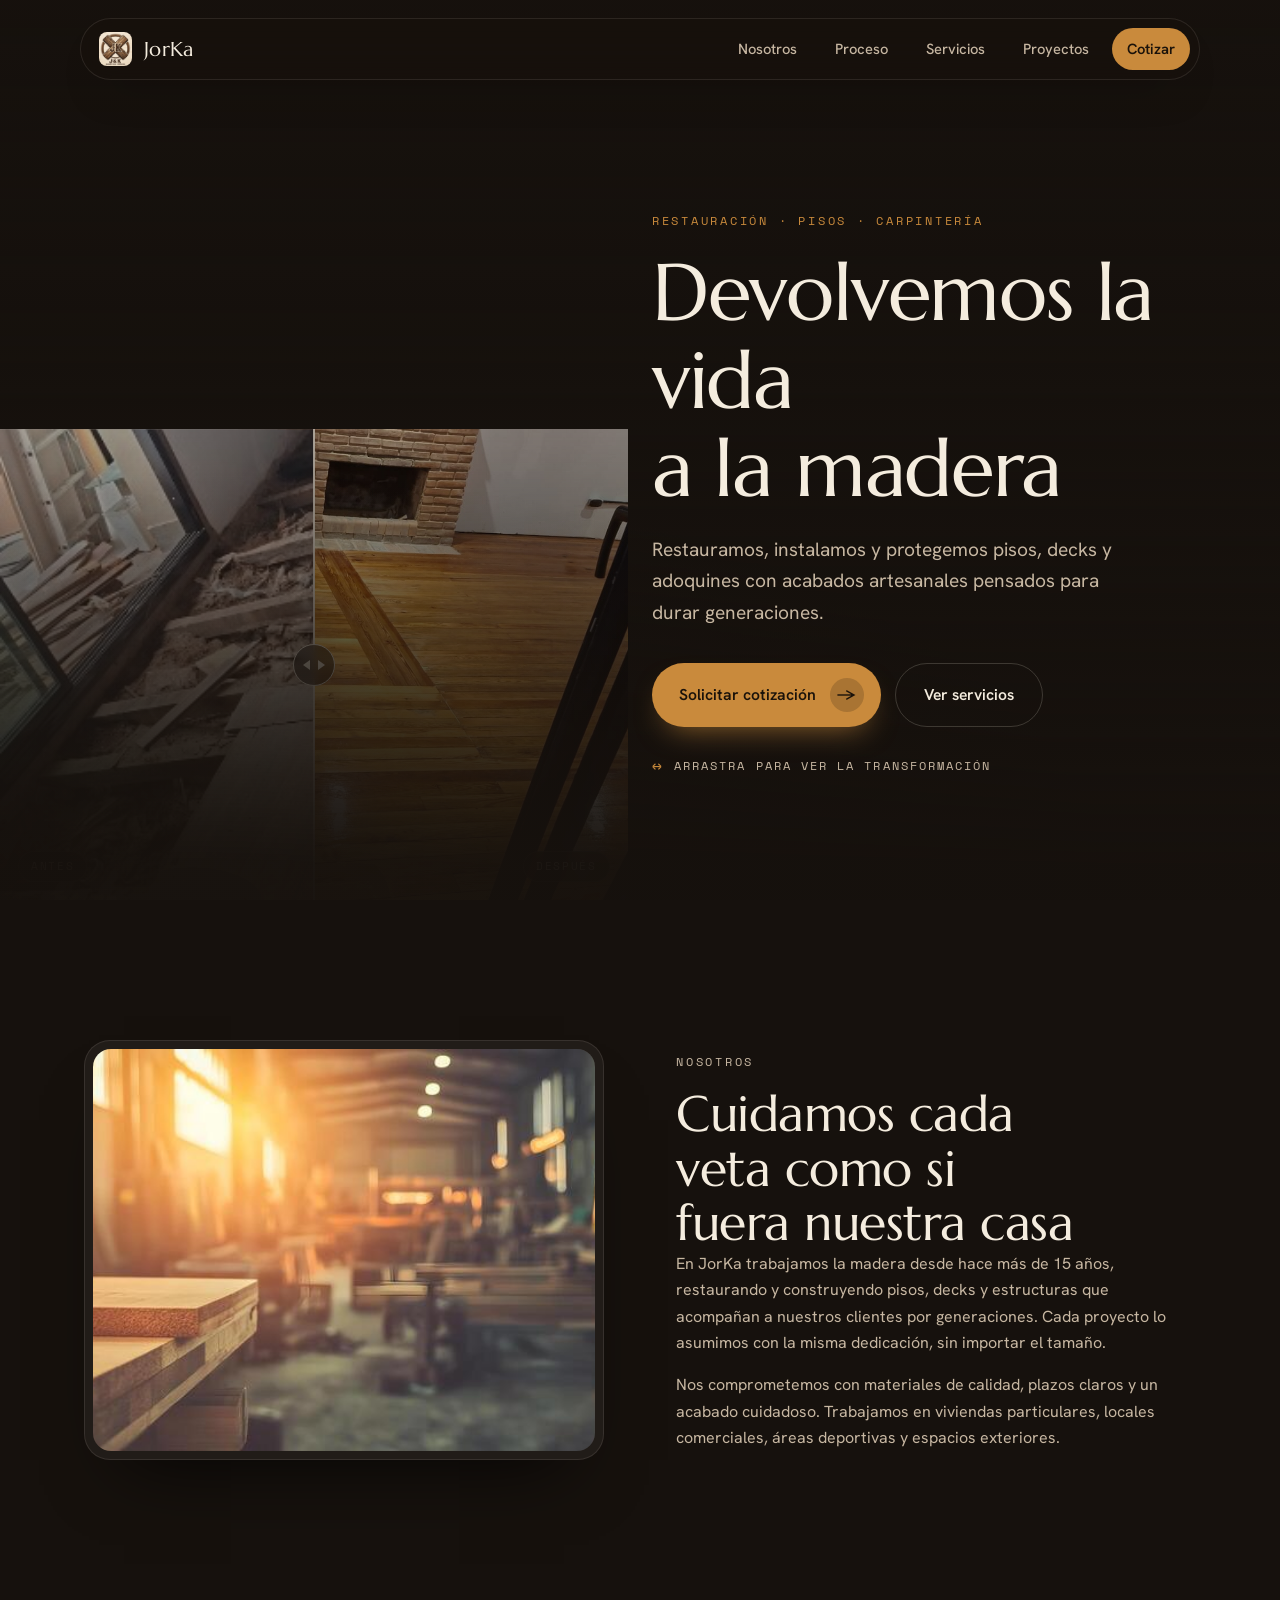
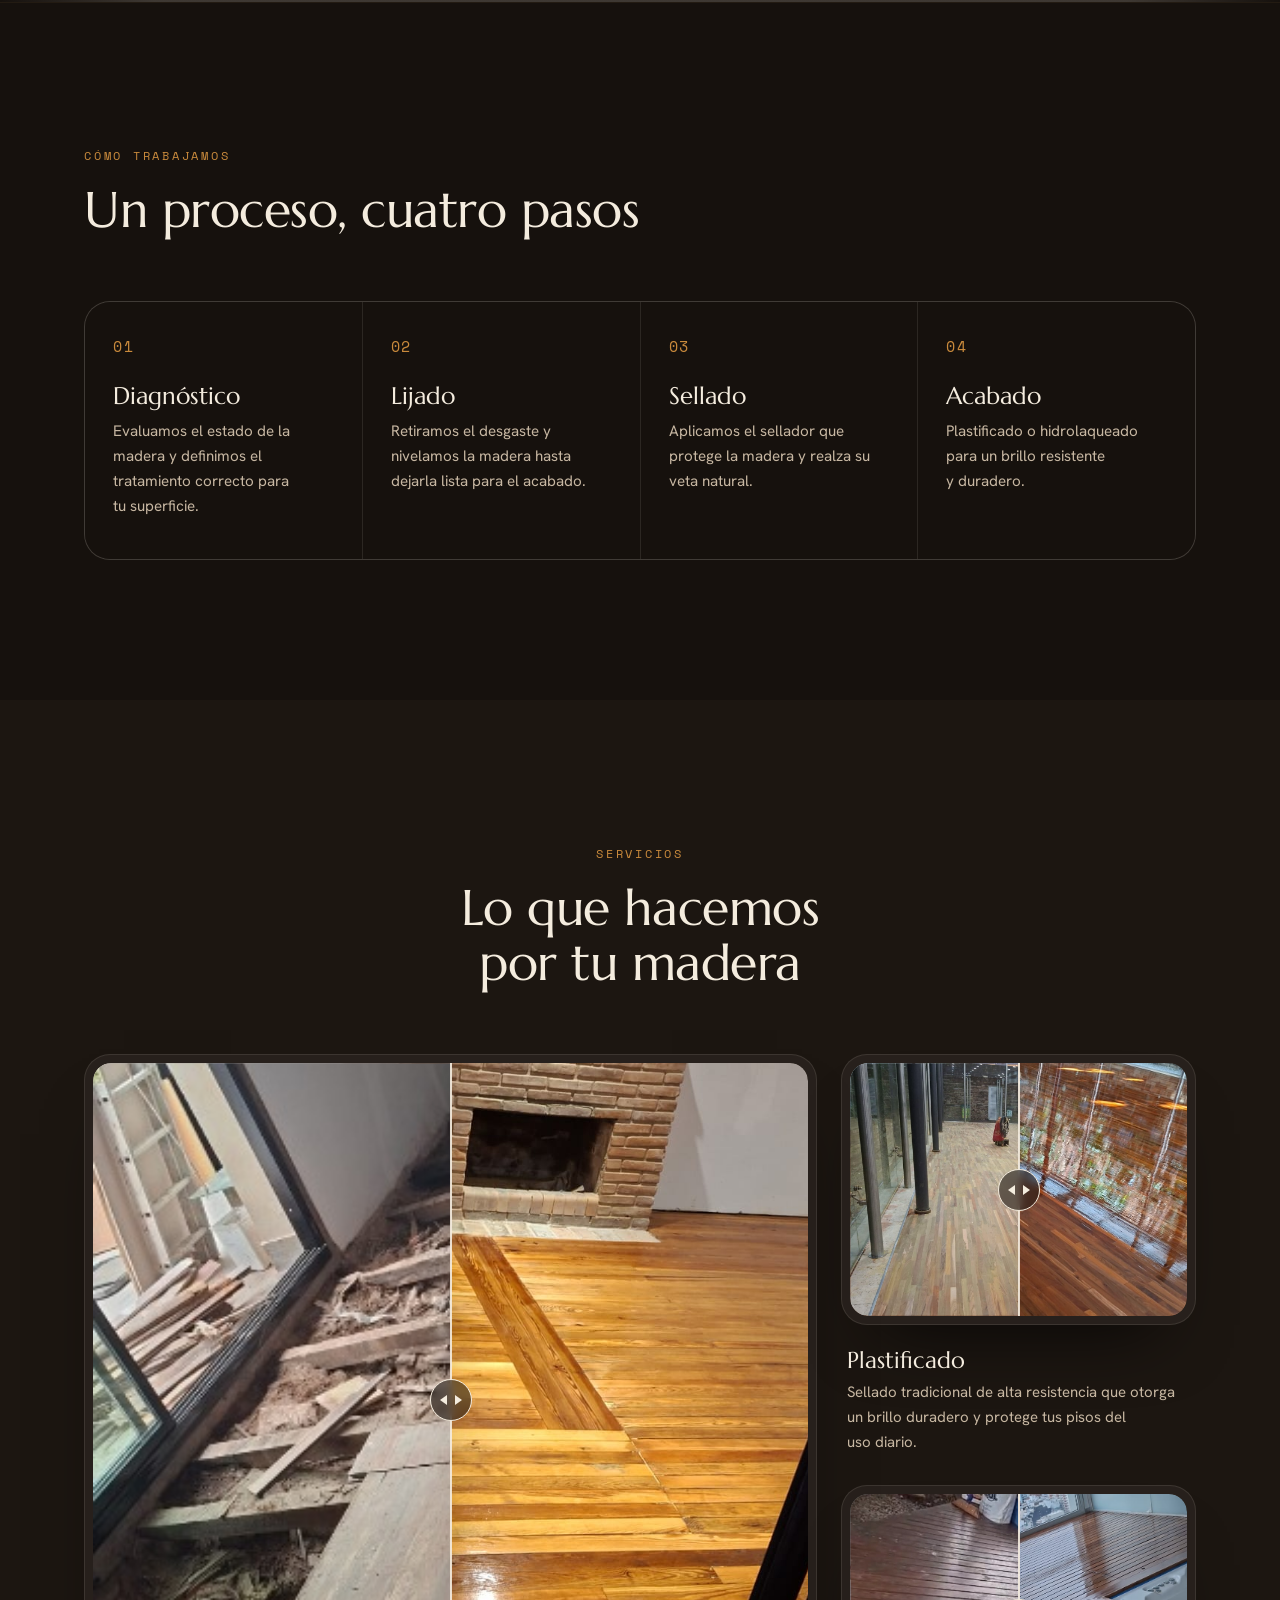
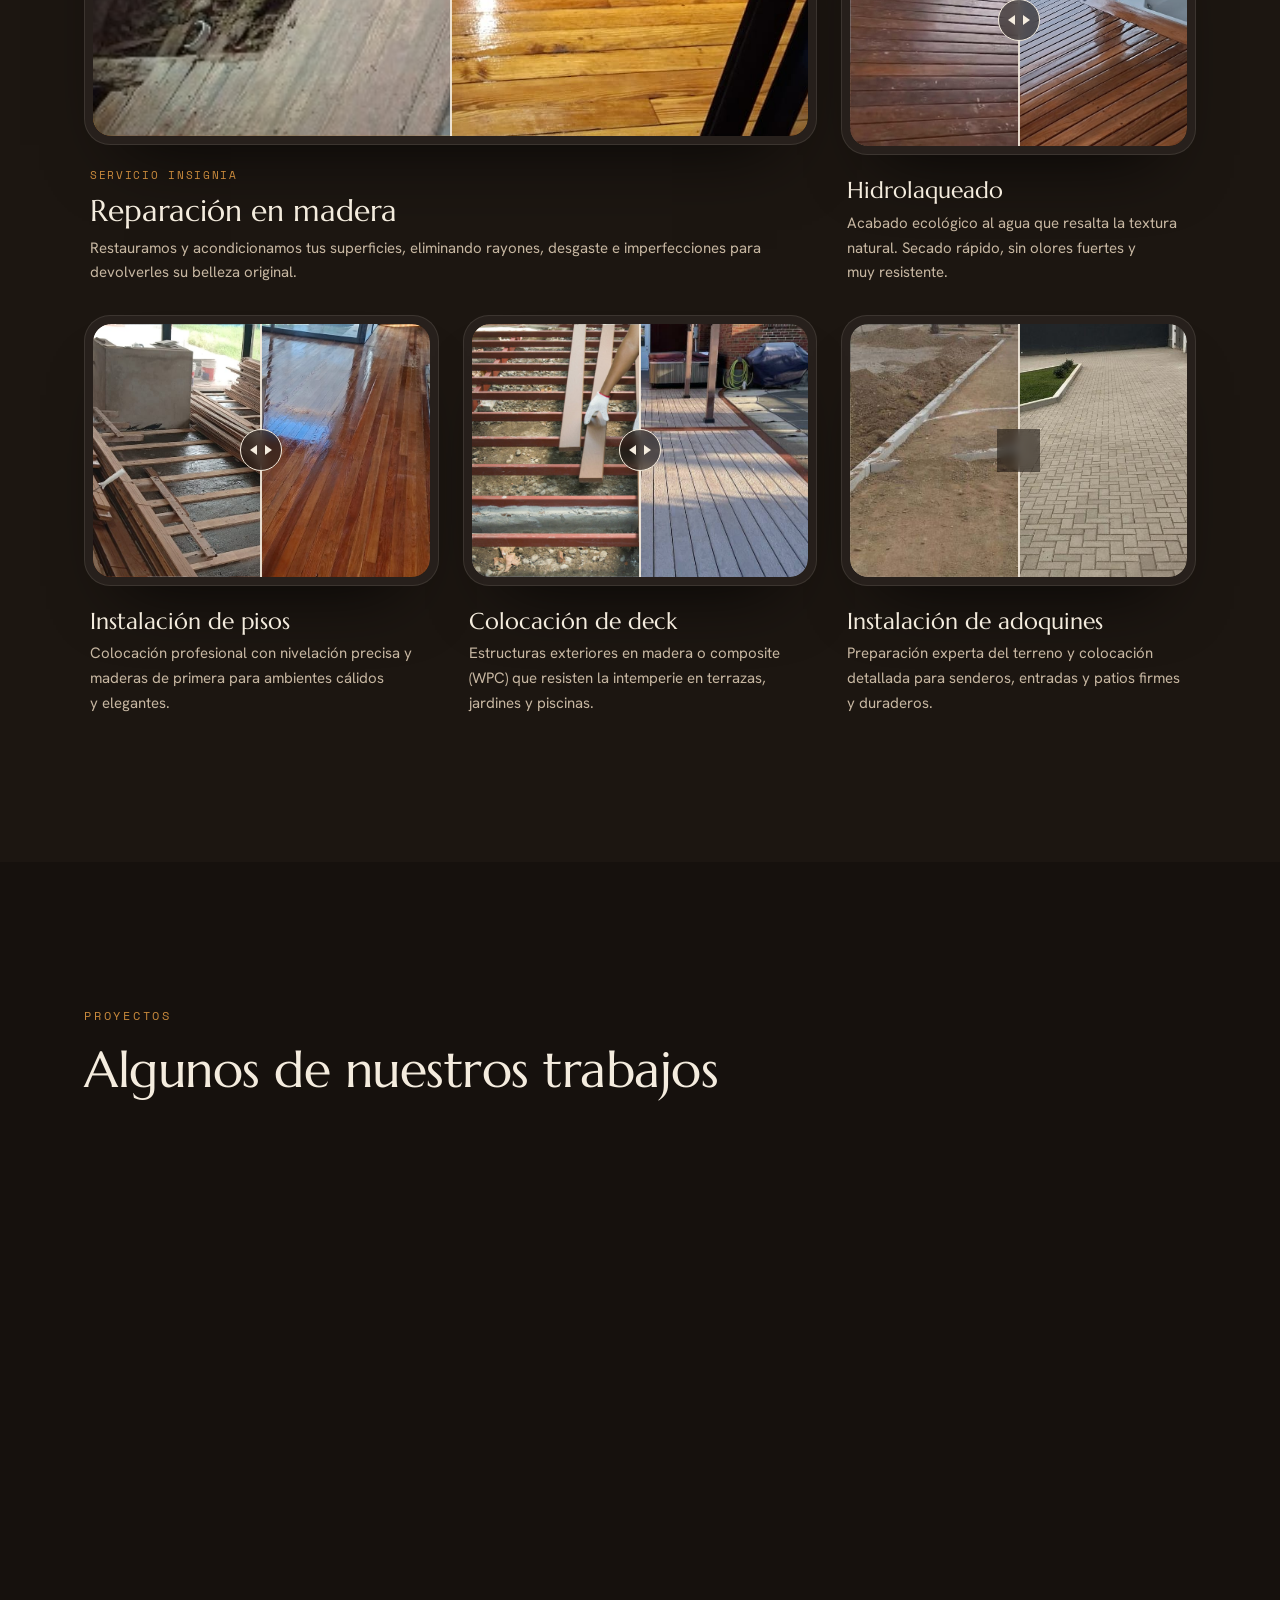
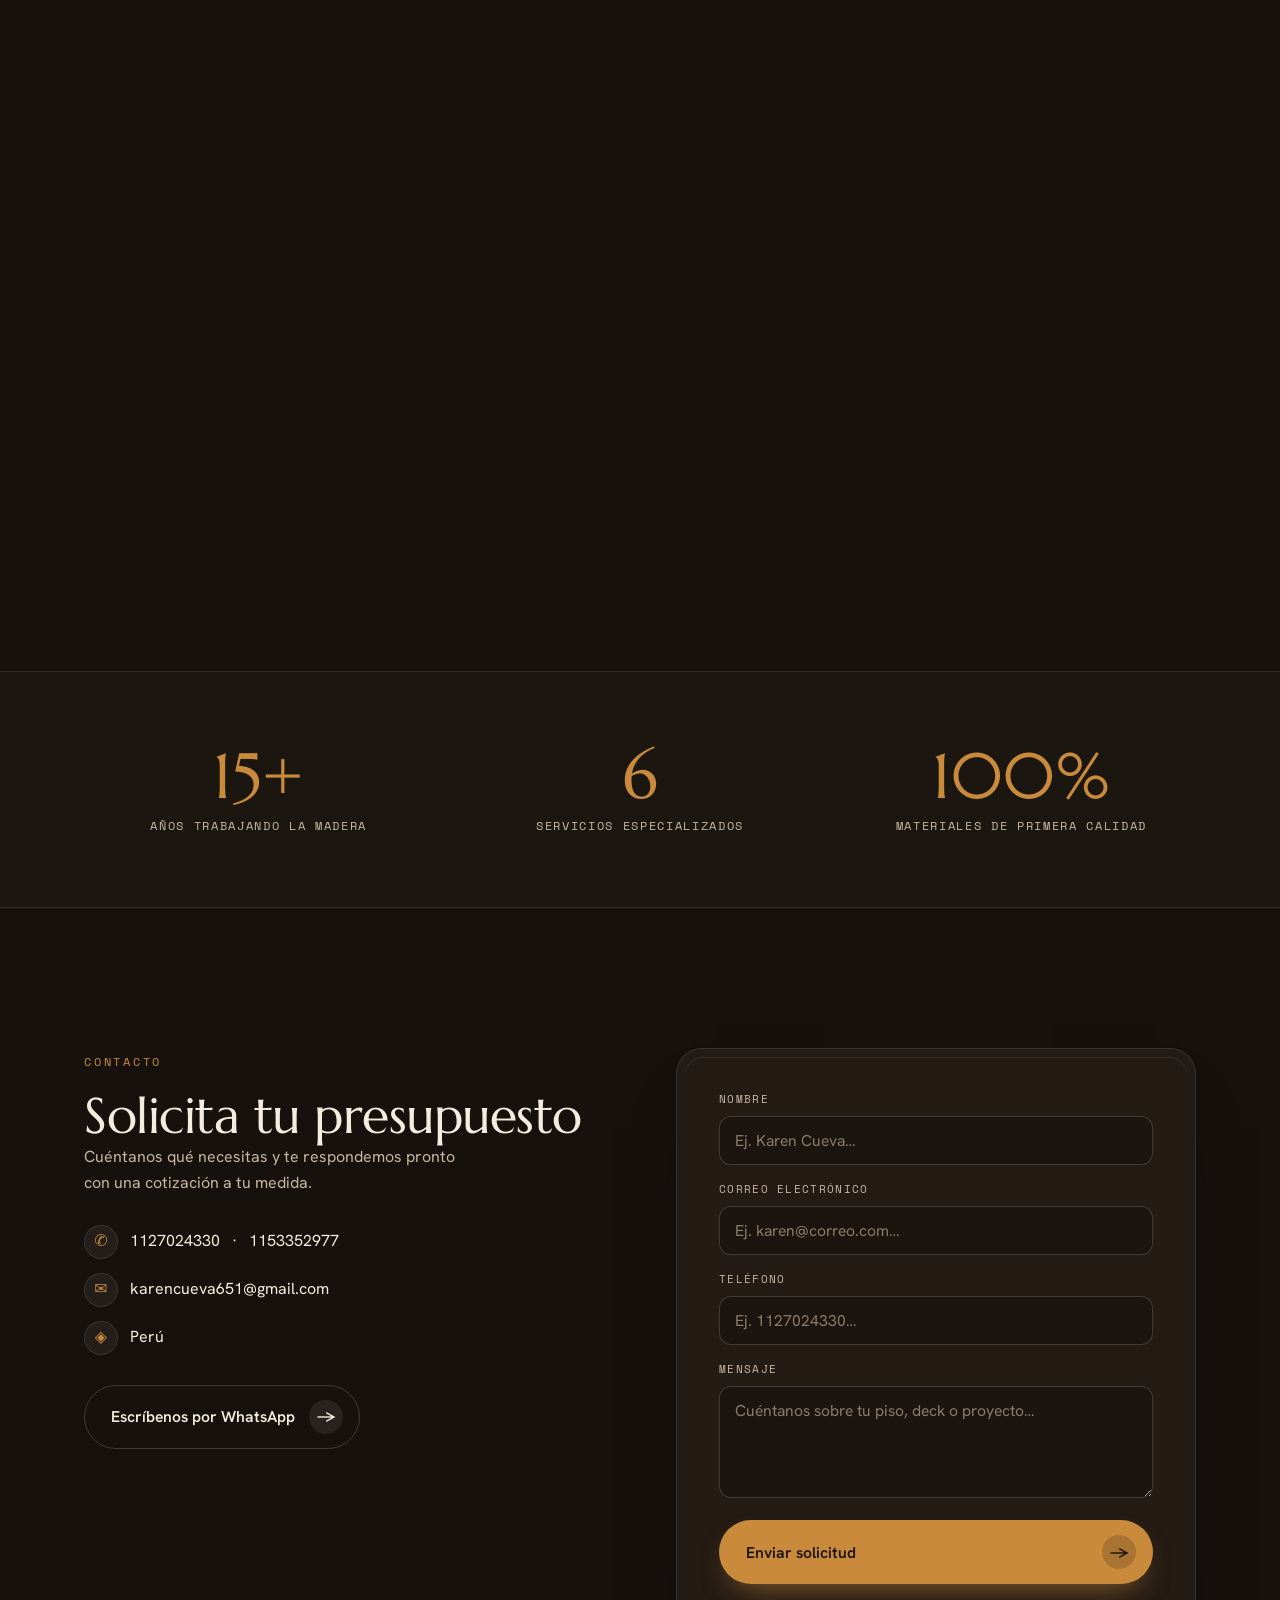
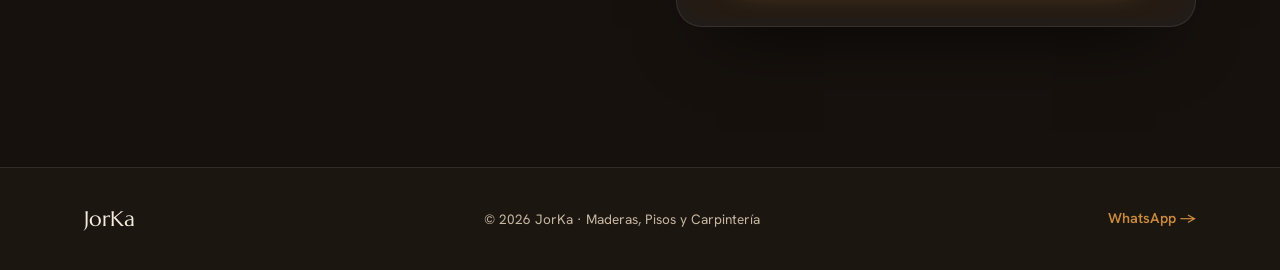
==== commit 41e5e345: "Redesign landing page: dark lacquered-wood identity (Direction A) - New token system, Marcellus/Hank" ====
--- a/index.html
+++ b/index.html
@@ -4,290 +4,358 @@
   <meta charset="UTF-8">
   <meta name="viewport" content="width=device-width, initial-scale=1.0">
   <title>JorKa | Maderas, Pisos y Carpintería</title>
-  <meta name="description" content="JorKa: restauración, plastificado, hidrolaqueado e instalación de pisos de madera, decks y adoquines.">
-
-  <!-- Tipografías (puedes cambiarlas en fonts.google.com) -->
+  <meta name="description" content="JorKa: restauración, plastificado, hidrolaqueado e instalación de pisos de madera, decks y adoquines. Acabados artesanales que duran generaciones.">
+  <meta name="theme-color" content="#16110D">
+  <link rel="icon" href="img/logo.jpeg" type="image/jpeg">
+
   <link rel="preconnect" href="https://fonts.googleapis.com">
   <link rel="preconnect" href="https://fonts.gstatic.com" crossorigin>
-  <link href="https://fonts.googleapis.com/css2?family=Fraunces:opsz,wght@9..144,500;9..144,600;9..144,700&family=Work+Sans:wght@400;500;600;700&display=swap" rel="stylesheet">
-
-  <link rel="stylesheet" href="style.css?v=8">
+  <link href="https://fonts.googleapis.com/css2?family=Hanken+Grotesk:wght@400;500;600;700&family=Marcellus&family=Space+Mono:wght@400;700&display=swap" rel="stylesheet">
+
+  <link rel="stylesheet" href="style.css?v=10">
 </head>
 <body>
 
-  <!-- ===================== HEADER / NAV ===================== -->
-  <header class="header" id="inicio">
-    <div class="container header__inner">
-      <a href="#inicio" class="logo">
-        <img src="img/logo.jpeg" alt="JorKa - Maderas, Pisos y Carpintería" class="logo__image">
+  <a href="#contenido" class="skip-link">Saltar al contenido</a>
+
+  <!-- ===================== NAV (isla flotante) ===================== -->
+  <header class="nav" id="inicio">
+    <div class="nav__island">
+      <a href="#inicio" class="nav__logo" aria-label="JorKa — inicio">
+        <img src="img/logo.jpeg" alt="JorKa" width="622" height="646" class="nav__logo-img">
+        <span class="nav__logo-word">JorKa</span>
       </a>
 
-      <nav class="nav" id="nav">
-        <ul class="nav__list">
-          <li><a href="#inicio" class="nav__link">Inicio</a></li>
-          <li><a href="#nosotros" class="nav__link">Nosotros</a></li>
-          <li><a href="#servicios" class="nav__link">Servicios</a></li>
-          <li><a href="#proyectos" class="nav__link">Proyectos</a></li>
-          <li><a href="#contacto" class="nav__link">Contacto</a></li>
-        </ul>
+      <nav class="nav__links" id="navMenu" aria-label="Navegación principal">
+        <a href="#nosotros" class="nav__link">Nosotros</a>
+        <a href="#proceso" class="nav__link">Proceso</a>
+        <a href="#servicios" class="nav__link">Servicios</a>
+        <a href="#proyectos" class="nav__link">Proyectos</a>
+        <a href="#contacto" class="nav__link nav__link--cta">Cotizar</a>
       </nav>
 
-      <div class="header__contact">
-        <span>📞 1127024330 - 1153352977</span>
-        <span>✉️ karencueva651@gmail.com</span>
-      </div>
-
-      <button class="nav__toggle" id="navToggle" aria-label="Abrir menú">☰</button>
+      <button class="nav__toggle" id="navToggle" aria-label="Abrir menú" aria-expanded="false" aria-controls="navMenu">
+        <span class="nav__toggle-bar"></span>
+        <span class="nav__toggle-bar"></span>
+      </button>
     </div>
   </header>
 
-  <!-- ===================== HERO ===================== -->
-  <section class="hero">
-    <div class="hero__bg"></div>
-    <div class="container hero__content">
-      <p class="eyebrow">Más de 15 años trabajando la madera</p>
-      <h1 class="hero__title">Pisos y carpintería en madera, hechos para durar</h1>
-      <p class="hero__subtitle">Restauramos, instalamos y protegemos tus pisos de madera, decks y adoquines con la calidad de un trabajo artesanal y materiales de primera.</p>
-      <div class="hero__actions">
-        <a href="#contacto" class="btn btn--primary">Solicitar cotización</a>
-        <a href="#servicios" class="btn btn--ghost">Ver servicios</a>
-      </div>
-    </div>
-  </section>
-
-  <!-- ===================== NOSOTROS ===================== -->
-  <section class="section" id="nosotros">
-    <div class="container about">
-      <div class="about__image">
-        <img src="img/principal.jpg" alt="Taller de JorKa, maderas y pisos">
-      </div>
-      <div class="about__text">
-        <p class="eyebrow">Nosotros</p>
-        <h2 class="section__title">Cuidamos cada detalle como si fuera nuestra propia casa</h2>
-        <p>En JorKa trabajamos la madera desde hace más de 15 años, restaurando y construyendo pisos, decks y estructuras que acompañan a nuestros clientes por generaciones. Cada proyecto lo asumimos con la misma dedicación, sin importar el tamaño.</p>
-        <p>Nos comprometemos con materiales de calidad, plazos claros y un acabado cuidadoso. Trabajamos tanto en viviendas particulares como en locales comerciales, áreas deportivas y espacios exteriores.</p>
-      </div>
-    </div>
-  </section>
-
-  <!-- ===================== SERVICIOS (cada tarjeta con slider antes/después) ===================== -->
-  <section class="section section--muted" id="servicios">
-    <div class="container">
-      <p class="eyebrow center">Servicios</p>
-      <h2 class="section__title center">ALGUNOS DE NUESTROS SERVICIOS QUE OFRECEMOS</h2>
-
-      <div class="cards">
-
-        <article class="card">
-          <div class="ba-slider">
-            <img src="img/servicio-1.jpeg" alt="Reparación en madera después" class="ba-slider__after-full">
-            <div class="ba-slider__after">
-              <img src="img/servicio1-antes.jpeg" alt="Reparación en madera antes">
-            </div>
-            <input type="range" min="0" max="100" value="50" class="ba-slider__range">
-            <div class="ba-slider__handle"></div>
+  <main id="contenido">
+
+    <!-- ===================== HERO (revelado antes/después) ===================== -->
+    <section class="hero">
+      <div class="ba-slider hero__reveal" data-autosweep>
+        <img src="img/servicio-1.jpeg" alt="Piso de madera restaurado por JorKa" width="1599" height="899" class="ba-slider__after-full" fetchpriority="high">
+        <div class="ba-slider__after">
+          <img src="img/servicio1-antes.jpeg" alt="Piso de madera desgastado antes de la restauración" width="353" height="562">
+        </div>
+        <input type="range" min="0" max="100" value="50" class="ba-slider__range" aria-label="Comparar el piso antes y después de la restauración">
+        <div class="ba-slider__handle" aria-hidden="true">
+          <span class="ba-slider__grip"></span>
+        </div>
+        <span class="ba-slider__tag ba-slider__tag--left" aria-hidden="true">Antes</span>
+        <span class="ba-slider__tag ba-slider__tag--right" aria-hidden="true">Después</span>
+      </div>
+
+      <div class="hero__scrim" aria-hidden="true"></div>
+
+      <div class="container hero__content">
+        <p class="eyebrow reveal">Restauración · Pisos · Carpintería</p>
+        <h1 class="hero__title reveal" data-delay="1">Devolvemos la vida<br>a la madera</h1>
+        <p class="hero__subtitle reveal" data-delay="2">Restauramos, instalamos y protegemos pisos, decks y adoquines con acabados artesanales pensados para durar&nbsp;generaciones.</p>
+        <div class="hero__actions reveal" data-delay="3">
+          <a href="#contacto" class="btn btn--primary">
+            <span>Solicitar cotización</span>
+            <span class="btn__icon" aria-hidden="true">→</span>
+          </a>
+          <a href="#servicios" class="btn btn--ghost">Ver servicios</a>
+        </div>
+        <p class="hero__hint reveal" data-delay="4" aria-hidden="true">Arrastra para ver la transformación</p>
+      </div>
+    </section>
+
+    <!-- ===================== NOSOTROS ===================== -->
+    <section class="section" id="nosotros">
+      <div class="container about">
+        <div class="about__media reveal">
+          <div class="bezel">
+            <div class="bezel__core">
+              <img src="img/principal.jpg" alt="Taller de JorKa, trabajo en maderas y pisos" width="625" height="350" loading="lazy">
+            </div>
           </div>
-          <h3 class="card__title">REPARACION EN MADERA</h3>
-          <p class="card__text">Restauramos y acondicionamos sus superficies, eliminando rayones, desgaste e imperfecciones para devolverles su belleza original.</p>
-        </article>
-
-        <article class="card">
-          <div class="ba-slider">
-            <img src="img/servicio-2.jpeg" alt="Plastificado después" class="ba-slider__after-full">
-            <div class="ba-slider__after">
-              <img src="img/servicio2-antes.jpeg" alt="Plastificado antes">
-            </div>
-            <input type="range" min="0" max="100" value="50" class="ba-slider__range">
-            <div class="ba-slider__handle"></div>
-          </div>
-          <h3 class="card__title">PLASTIFICADO</h3>
-          <p class="card__text">Sellado tradicional de alta resistencia que otorga un brillo duradero, protegiendo sus pisos del desgaste diario y facilitando su limpieza.</p>
-        </article>
-
-        <article class="card">
-          <div class="ba-slider">
-            <img src="img/servicio-3.jpeg" alt="Hidrolaqueado después" class="ba-slider__after-full">
-            <div class="ba-slider__after">
-              <img src="img/servicio3-antes.jpeg" alt="Hidrolaqueado antes">
-            </div>
-            <input type="range" min="0" max="100" value="50" class="ba-slider__range">
-            <div class="ba-slider__handle"></div>
-          </div>
-          <h3 class="card__title">HIDROLAQUEADO</h3>
-          <p class="card__text">Acabado ecológico al agua que resalta la textura natural de la madera. Secado rápido, sin olores fuertes y con excelente resistencia al tránsito.</p>
-        </article>
-
-        <article class="card">
-          <div class="ba-slider">
-            <img src="img/servicio-4.jpeg" alt="Instalación de pisos de madera después" class="ba-slider__after-full">
-            <div class="ba-slider__after">
-              <img src="img/servicio4-antes.jpeg" alt="Instalación de pisos de madera antes">
-            </div>
-            <input type="range" min="0" max="100" value="50" class="ba-slider__range">
-            <div class="ba-slider__handle"></div>
-          </div>
-          <h3 class="card__title">INSTALACION DE PISOS DE MADERA</h3>
-          <p class="card__text">Colocación profesional con nivelación precisa. Trabajamos con maderas de primera calidad para crear ambientes cálidos y elegantes.</p>
-        </article>
-
-        <article class="card">
-          <div class="ba-slider">
-            <img src="img/servicio-5.jpg" alt="Colocación deck después" class="ba-slider__after-full">
-            <div class="ba-slider__after">
-              <img src="img/servicio5-antes.jpg" alt="Colocación deck antes">
-            </div>
-            <input type="range" min="0" max="100" value="50" class="ba-slider__range">
-            <div class="ba-slider__handle"></div>
-          </div>
-          <h3 class="card__title">COLOCACION DECK</h3>
-          <p class="card__text">Estructuras exteriores de madera o composite (WPC) diseñadas para resistir a la intemperie. Ideales para embellecer terrazas, jardines y bordes de piscina.</p>
-        </article>
-
-        <article class="card">
-          <div class="ba-slider">
-            <img src="img/servicio-6.jpg" alt="Instalación de adoquines después" class="ba-slider__after-full">
-            <div class="ba-slider__after">
-              <img src="img/servicio6-antes.jpg" alt="Instalación de adoquines antes">
-            </div>
-            <input type="range" min="0" max="100" value="50" class="ba-slider__range">
-            <div class="ba-slider__handle"></div>
-          </div>
-          <h3 class="card__title">INSTALACION DE ADOQUINES</h3>
-          <p class="card__text">Preparación experta del terreno y colocación detallada para senderos, entradas y patios, garantizando superficies firmes, duraderas y estéticas.</p>
-        </article>
-
-      </div>
-    </div>
-  </section>
-
-  <!-- ===================== POR QUÉ ELEGIRNOS ===================== -->
-  <section class="section">
-    <div class="container">
-      <p class="eyebrow center">¿Por qué elegirnos?</p>
-      <h2 class="section__title center">Experiencia, esmero y compromiso en cada trabajo</h2>
-
-      <div class="features">
-        <div class="feature">
-          <div class="feature__icon">✓</div>
-          <h3>Más de 15 años de experiencia</h3>
-          <p>Cientos de pisos, decks y estructuras entregados en viviendas, comercios y espacios deportivos.</p>
-        </div>
-        <div class="feature">
-          <div class="feature__icon">✓</div>
-          <h3>Materiales de primera calidad</h3>
-          <p>Trabajamos con maderas y productos seleccionados para garantizar durabilidad y un acabado profesional.</p>
-        </div>
-        <div class="feature">
-          <div class="feature__icon">✓</div>
-          <h3>Presupuesto claro, sin sorpresas</h3>
-          <p>Te asesoramos desde el primer contacto y coordinamos los tiempos de obra para que sepas qué esperar.</p>
-        </div>
-      </div>
-    </div>
-  </section>
-
-  <!-- ===================== PROYECTOS / GALERÍA ===================== -->
-  <section class="section section--muted" id="proyectos">
-    <div class="container">
-      <p class="eyebrow center">Proyectos</p>
-      <h2 class="section__title center">Algunos de nuestros trabajos</h2>
-
-      <div class="gallery">
-        <div class="gallery__item">
-          <img src="img/proyecto1.jpeg" alt="Proyecto 1 - piso de madera restaurado">
-        </div>
-        <div class="gallery__item">
-          <img src="img/proyecto2.jpeg" alt="Proyecto 2 - piso de madera restaurado">
-        </div>
-        <div class="gallery__item">
-          <img src="img/proyecto3.jpeg" alt="Proyecto 3 - piso de madera restaurado">
-        </div>
-      </div>
-    </div>
-  </section>
-
-  <!-- ===================== CONTACTO ===================== -->
-  <section class="section contact" id="contacto">
-    <div class="container contact__grid">
-      <div class="contact__info">
-        <p class="eyebrow">Contacto</p>
-        <h2 class="section__title">Solicita tu presupuesto</h2>
-        <p>Cuéntanos qué necesitas y te respondemos pronto con una cotización a tu medida.</p>
-
-        <ul class="contact__list">
-          <li>📞 1127024330 - 1153352977</li>
-          <li>✉️ karencueva651@gmail.com</li>
-          <li>📍 Perú</li>
-        </ul>
-      </div>
-
-      <form
-        class="contact__form"
-        name="contacto"
-        method="POST"
-        action="/gracias.html"
-        enctype="application/x-www-form-urlencoded"
-        data-netlify="true"
-        netlify-honeypot="bot-field"
-      >
-        <input type="hidden" name="form-name" value="contacto">
-        <p class="contact__honeypot" aria-hidden="true">
-          <label>
-            No completar este campo
-            <input type="text" name="bot-field" tabindex="-1" autocomplete="off">
-          </label>
-        </p>
-        <label>
-          Nombre
-          <input type="text" name="nombre" required autocomplete="name">
-        </label>
-        <label>
-          Correo electrónico
-          <input type="email" name="correo" required autocomplete="email">
-        </label>
-        <label>
-          Teléfono
-          <input type="tel" name="telefono" autocomplete="tel">
-        </label>
-        <label>
-          Mensaje
-          <textarea name="mensaje" rows="4" required></textarea>
-        </label>
-        <button type="submit" class="btn btn--primary">Enviar</button>
-      </form>
-    </div>
-  </section>
+        </div>
+        <div class="about__text reveal" data-delay="1">
+          <p class="eyebrow">Nosotros</p>
+          <h2 class="section__title">Cuidamos cada veta como si fuera nuestra&nbsp;casa</h2>
+          <p>En JorKa trabajamos la madera desde hace más de 15 años, restaurando y construyendo pisos, decks y estructuras que acompañan a nuestros clientes por generaciones. Cada proyecto lo asumimos con la misma dedicación, sin importar el&nbsp;tamaño.</p>
+          <p>Nos comprometemos con materiales de calidad, plazos claros y un acabado cuidadoso. Trabajamos en viviendas particulares, locales comerciales, áreas deportivas y espacios&nbsp;exteriores.</p>
+        </div>
+      </div>
+    </section>
+
+    <div class="seam" aria-hidden="true"></div>
+
+    <!-- ===================== PROCESO (secuencia real) ===================== -->
+    <section class="section" id="proceso">
+      <div class="container">
+        <header class="section__head reveal">
+          <p class="eyebrow">Cómo trabajamos</p>
+          <h2 class="section__title">Un proceso, cuatro&nbsp;pasos</h2>
+        </header>
+
+        <ol class="process">
+          <li class="process__step reveal">
+            <span class="process__num">01</span>
+            <h3 class="process__title">Diagnóstico</h3>
+            <p class="process__text">Evaluamos el estado de la madera y definimos el tratamiento correcto para tu&nbsp;superficie.</p>
+          </li>
+          <li class="process__step reveal" data-delay="1">
+            <span class="process__num">02</span>
+            <h3 class="process__title">Lijado</h3>
+            <p class="process__text">Retiramos el desgaste y nivelamos la madera hasta dejarla lista para el&nbsp;acabado.</p>
+          </li>
+          <li class="process__step reveal" data-delay="2">
+            <span class="process__num">03</span>
+            <h3 class="process__title">Sellado</h3>
+            <p class="process__text">Aplicamos el sellador que protege la madera y realza su veta&nbsp;natural.</p>
+          </li>
+          <li class="process__step reveal" data-delay="3">
+            <span class="process__num">04</span>
+            <h3 class="process__title">Acabado</h3>
+            <p class="process__text">Plastificado o hidrolaqueado para un brillo resistente y&nbsp;duradero.</p>
+          </li>
+        </ol>
+      </div>
+    </section>
+
+    <!-- ===================== SERVICIOS (bento + slider antes/después) ===================== -->
+    <section class="section section--muted" id="servicios">
+      <div class="container">
+        <header class="section__head center reveal">
+          <p class="eyebrow">Servicios</p>
+          <h2 class="section__title">Lo que hacemos por tu&nbsp;madera</h2>
+        </header>
+
+        <div class="cards">
+
+          <article class="card card--feature reveal">
+            <div class="bezel">
+              <div class="bezel__core">
+                <div class="ba-slider">
+                  <img src="img/servicio-1.jpeg" alt="Reparación en madera, resultado final" width="1599" height="899" class="ba-slider__after-full" loading="lazy">
+                  <div class="ba-slider__after">
+                    <img src="img/servicio1-antes.jpeg" alt="Reparación en madera, estado inicial" width="353" height="562">
+                  </div>
+                  <input type="range" min="0" max="100" value="50" class="ba-slider__range" aria-label="Comparar reparación en madera antes y después">
+                  <div class="ba-slider__handle" aria-hidden="true"><span class="ba-slider__grip"></span></div>
+                </div>
+              </div>
+            </div>
+            <div class="card__body">
+              <p class="card__kicker">Servicio insignia</p>
+              <h3 class="card__title">Reparación en madera</h3>
+              <p class="card__text">Restauramos y acondicionamos tus superficies, eliminando rayones, desgaste e imperfecciones para devolverles su belleza&nbsp;original.</p>
+            </div>
+          </article>
+
+          <article class="card reveal" data-delay="1">
+            <div class="bezel">
+              <div class="bezel__core">
+                <div class="ba-slider">
+                  <img src="img/servicio-2.jpeg" alt="Plastificado, resultado final" width="899" height="1599" class="ba-slider__after-full" loading="lazy">
+                  <div class="ba-slider__after">
+                    <img src="img/servicio2-antes.jpeg" alt="Plastificado, estado inicial" width="1599" height="899">
+                  </div>
+                  <input type="range" min="0" max="100" value="50" class="ba-slider__range" aria-label="Comparar plastificado antes y después">
+                  <div class="ba-slider__handle" aria-hidden="true"><span class="ba-slider__grip"></span></div>
+                </div>
+              </div>
+            </div>
+            <div class="card__body">
+              <h3 class="card__title">Plastificado</h3>
+              <p class="card__text">Sellado tradicional de alta resistencia que otorga un brillo duradero y protege tus pisos del uso&nbsp;diario.</p>
+            </div>
+          </article>
+
+          <article class="card reveal" data-delay="2">
+            <div class="bezel">
+              <div class="bezel__core">
+                <div class="ba-slider">
+                  <img src="img/servicio-3.jpeg" alt="Hidrolaqueado, resultado final" width="899" height="1599" class="ba-slider__after-full" loading="lazy">
+                  <div class="ba-slider__after">
+                    <img src="img/servicio3-antes.jpeg" alt="Hidrolaqueado, estado inicial" width="1037" height="1381">
+                  </div>
+                  <input type="range" min="0" max="100" value="50" class="ba-slider__range" aria-label="Comparar hidrolaqueado antes y después">
+                  <div class="ba-slider__handle" aria-hidden="true"><span class="ba-slider__grip"></span></div>
+                </div>
+              </div>
+            </div>
+            <div class="card__body">
+              <h3 class="card__title">Hidrolaqueado</h3>
+              <p class="card__text">Acabado ecológico al agua que resalta la textura natural. Secado rápido, sin olores fuertes y muy&nbsp;resistente.</p>
+            </div>
+          </article>
+
+          <article class="card reveal">
+            <div class="bezel">
+              <div class="bezel__core">
+                <div class="ba-slider">
+                  <img src="img/servicio-4.jpeg" alt="Instalación de pisos de madera, resultado final" width="899" height="1599" class="ba-slider__after-full" loading="lazy">
+                  <div class="ba-slider__after">
+                    <img src="img/servicio4-antes.jpeg" alt="Instalación de pisos de madera, estado inicial" width="899" height="1599">
+                  </div>
+                  <input type="range" min="0" max="100" value="50" class="ba-slider__range" aria-label="Comparar instalación de pisos antes y después">
+                  <div class="ba-slider__handle" aria-hidden="true"><span class="ba-slider__grip"></span></div>
+                </div>
+              </div>
+            </div>
+            <div class="card__body">
+              <h3 class="card__title">Instalación de pisos</h3>
+              <p class="card__text">Colocación profesional con nivelación precisa y maderas de primera para ambientes cálidos y&nbsp;elegantes.</p>
+            </div>
+          </article>
+
+          <article class="card reveal" data-delay="1">
+            <div class="bezel">
+              <div class="bezel__core">
+                <div class="ba-slider">
+                  <img src="img/servicio-5.jpg" alt="Colocación de deck, resultado final" width="819" height="1024" class="ba-slider__after-full" loading="lazy">
+                  <div class="ba-slider__after">
+                    <img src="img/servicio5-antes.jpg" alt="Colocación de deck, estado inicial" width="1000" height="667">
+                  </div>
+                  <input type="range" min="0" max="100" value="50" class="ba-slider__range" aria-label="Comparar colocación de deck antes y después">
+                  <div class="ba-slider__handle" aria-hidden="true"><span class="ba-slider__grip"></span></div>
+                </div>
+              </div>
+            </div>
+            <div class="card__body">
+              <h3 class="card__title">Colocación de deck</h3>
+              <p class="card__text">Estructuras exteriores en madera o composite (WPC) que resisten la intemperie en terrazas, jardines y&nbsp;piscinas.</p>
+            </div>
+          </article>
+
+          <article class="card reveal" data-delay="2">
+            <div class="bezel">
+              <div class="bezel__core">
+                <div class="ba-slider">
+                  <img src="img/servicio-6.jpg" alt="Instalación de adoquines, resultado final" width="600" height="600" class="ba-slider__after-full" loading="lazy">
+                  <div class="ba-slider__after">
+                    <img src="img/servicio6-antes.jpg" alt="Instalación de adoquines, estado inicial" width="600" height="600">
+                  </div>
+                  <input type="range" min="0" max="100" value="50" class="ba-slider__range" aria-label="Comparar instalación de adoquines antes y después">
+                  <div class="ba-slider__handle" aria-hidden="true"><span class="ba-slider__grip"></span></div>
+                </div>
+              </div>
+            </div>
+            <div class="card__body">
+              <h3 class="card__title">Instalación de adoquines</h3>
+              <p class="card__text">Preparación experta del terreno y colocación detallada para senderos, entradas y patios firmes y&nbsp;duraderos.</p>
+            </div>
+          </article>
+
+        </div>
+      </div>
+    </section>
+
+    <!-- ===================== PROYECTOS ===================== -->
+    <section class="section" id="proyectos">
+      <div class="container">
+        <header class="section__head reveal">
+          <p class="eyebrow">Proyectos</p>
+          <h2 class="section__title">Algunos de nuestros&nbsp;trabajos</h2>
+        </header>
+
+        <div class="gallery">
+          <figure class="gallery__item gallery__item--tall reveal">
+            <img src="img/proyecto1.jpeg" alt="Piso de madera restaurado en vivienda" width="899" height="1599" loading="lazy">
+          </figure>
+          <figure class="gallery__item reveal" data-delay="1">
+            <img src="img/proyecto2.jpeg" alt="Piso de madera instalado en ambiente interior" width="1599" height="899" loading="lazy">
+          </figure>
+          <figure class="gallery__item reveal" data-delay="2">
+            <img src="img/proyecto3.jpeg" alt="Superficie de madera con acabado plastificado" width="1599" height="899" loading="lazy">
+          </figure>
+        </div>
+      </div>
+    </section>
+
+    <!-- ===================== STATS ===================== -->
+    <section class="stats" aria-label="JorKa en cifras">
+      <div class="container stats__grid">
+        <div class="stat reveal">
+          <span class="stat__num">15+</span>
+          <span class="stat__label">Años trabajando la madera</span>
+        </div>
+        <div class="stat reveal" data-delay="1">
+          <span class="stat__num">6</span>
+          <span class="stat__label">Servicios especializados</span>
+        </div>
+        <div class="stat reveal" data-delay="2">
+          <span class="stat__num">100%</span>
+          <span class="stat__label">Materiales de primera calidad</span>
+        </div>
+      </div>
+    </section>
+
+    <!-- ===================== CONTACTO ===================== -->
+    <section class="section contact" id="contacto">
+      <div class="container contact__grid">
+        <div class="contact__info reveal">
+          <p class="eyebrow">Contacto</p>
+          <h2 class="section__title">Solicita tu&nbsp;presupuesto</h2>
+          <p class="contact__lead">Cuéntanos qué necesitas y te respondemos pronto con una cotización a tu&nbsp;medida.</p>
+
+          <ul class="contact__list">
+            <li><span class="contact__ico" aria-hidden="true">✆</span> <a href="tel:1127024330">1127024330</a> · <a href="tel:1153352977">1153352977</a></li>
+            <li><span class="contact__ico" aria-hidden="true">✉</span> <a href="mailto:karencueva651@gmail.com">karencueva651@gmail.com</a></li>
+            <li><span class="contact__ico" aria-hidden="true">◈</span> Perú</li>
+          </ul>
+
+          <a href="https://wa.me/5491127024330" target="_blank" rel="noopener" class="btn btn--whatsapp">
+            <span>Escríbenos por WhatsApp</span>
+            <span class="btn__icon" aria-hidden="true">→</span>
+          </a>
+        </div>
+
+        <div class="bezel contact__formwrap reveal" data-delay="1">
+          <form class="bezel__core contact__form" name="contact" method="POST" action="/gracias/" netlify>
+            <input type="hidden" name="form-name" value="contact">
+            <label class="field">
+              <span class="field__label">Nombre</span>
+              <input type="text" name="nombre" required autocomplete="name" placeholder="Ej. Karen Cueva…">
+            </label>
+            <label class="field">
+              <span class="field__label">Correo electrónico</span>
+              <input type="email" name="correo" required autocomplete="email" spellcheck="false" placeholder="Ej. karen@correo.com…">
+            </label>
+            <label class="field">
+              <span class="field__label">Teléfono</span>
+              <input type="tel" name="telefono" autocomplete="tel" inputmode="tel" placeholder="Ej. 1127024330…">
+            </label>
+            <label class="field">
+              <span class="field__label">Mensaje</span>
+              <textarea name="mensaje" rows="4" required placeholder="Cuéntanos sobre tu piso, deck o proyecto…"></textarea>
+            </label>
+            <button type="submit" class="btn btn--primary btn--block">
+              <span>Enviar solicitud</span>
+              <span class="btn__icon" aria-hidden="true">→</span>
+            </button>
+          </form>
+        </div>
+      </div>
+    </section>
+  </main>
 
   <!-- ===================== FOOTER ===================== -->
   <footer class="footer">
     <div class="container footer__inner">
-      <p>&copy; <span id="year"></span> JorKa.</p>
-      <a href="https://wa.me/5491127024330" target="_blank" rel="noopener" class="footer__whatsapp">WhatsApp</a>
+      <p class="footer__brand">JorKa</p>
+      <p class="footer__copy">&copy; <span id="year"></span> JorKa · Maderas, Pisos y Carpintería</p>
+      <a href="https://wa.me/5491127024330" target="_blank" rel="noopener" class="footer__whatsapp">WhatsApp →</a>
     </div>
   </footer>
 
-  <script>
-    // Año automático en el footer
-    document.getElementById('year').textContent = new Date().getFullYear();
-
-    // Menú hamburguesa para móvil
-    const navToggle = document.getElementById('navToggle');
-    const nav = document.getElementById('nav');
-    navToggle.addEventListener('click', () => {
-      nav.classList.toggle('nav--open');
-    });
-
-    // Sliders de antes/después — funciona para todos a la vez
-    document.querySelectorAll('.ba-slider').forEach(slider => {
-      const range = slider.querySelector('.ba-slider__range');
-      const afterLayer = slider.querySelector('.ba-slider__after');
-      const handle = slider.querySelector('.ba-slider__handle');
-
-      range.addEventListener('input', () => {
-        afterLayer.style.clipPath = `inset(0 ${100 - range.value}% 0 0)`;
-        handle.style.left = range.value + '%';
-      });
-    });
-  </script>
+  <script src="script.js?v=10" defer></script>
 </body>
 </html>
--- a/style.css
+++ b/style.css
@@ -1,618 +1,802 @@
 /* =========================================================
-   VARIABLES — cambia estos valores para ajustar todo el estilo
-   ========================================================= */
+   JorKa — "Taller de Autor"
+   Dark lacquered-wood identity. Vanilla CSS, no build step.
+   ========================================================= */
+
 :root {
-  --color-bg: #FBF3E9;
-  --color-bg-muted: #F3E4D2;
-  --color-dark: #2E211A;
-  --color-brown: #3B2A20;
-  --color-accent: #C1622D;
-  --color-accent-dark: #A44E22;
-  --color-gold: #D8A056;
-  --color-white: #FFFFFF;
-
-  --font-display: "Fraunces", serif;
-  --font-body: "Work Sans", sans-serif;
-
-  --radius: 10px;
+  /* Wood-material palette */
+  --ink:        #16110D;   /* canvas — oiled walnut near-black */
+  --ink-2:      #1C1611;   /* alternating section */
+  --walnut:     #241B14;   /* raised surfaces / card cores */
+  --walnut-2:   #2E2419;
+  --oak:        #C98A3C;   /* primary accent — honey lacquer */
+  --oak-soft:   #E4B36E;   /* lighter lacquer — hover/focus */
+  --ember:      #A9531F;   /* deep secondary */
+  --sheen:      #F4ECDE;   /* warm off-white text + lacquer highlight */
+  --sheen-dim:  #C7B7A2;   /* muted body text */
+  --grain:      #7A6653;   /* labels / raw grain */
+
+  --line:        rgba(244, 236, 222, 0.10);
+  --line-strong: rgba(244, 236, 222, 0.18);
+
+  --font-display: "Marcellus", Georgia, serif;
+  --font-body:    "Hanken Grotesk", system-ui, sans-serif;
+  --font-mono:    "Space Mono", ui-monospace, monospace;
+
   --max-width: 1160px;
-  --transition: 0.25s ease;
-}
-
-* {
-  margin: 0;
-  padding: 0;
-  box-sizing: border-box;
-}
+  --ease: cubic-bezier(0.32, 0.72, 0, 1);
+  --radius-lg: 26px;
+  --radius-core: 18px;
+
+  color-scheme: dark;
+}
+
+* { margin: 0; padding: 0; box-sizing: border-box; }
 
 html {
   scroll-behavior: smooth;
+  -webkit-text-size-adjust: 100%;
 }
 
 body {
   font-family: var(--font-body);
-  color: var(--color-dark);
-  background: var(--color-bg);
-  line-height: 1.6;
-}
-
-img {
-  max-width: 100%;
-  display: block;
-}
-
-a {
-  text-decoration: none;
-  color: inherit;
-}
-
-ul {
-  list-style: none;
-}
+  color: var(--sheen);
+  background: var(--ink);
+  line-height: 1.65;
+  -webkit-font-smoothing: antialiased;
+  overflow-x: hidden;
+}
+
+::selection { background: var(--oak); color: #1a120a; }
+
+img { max-width: 100%; display: block; }
+a { text-decoration: none; color: inherit; }
+ul, ol { list-style: none; }
+
+h1, h2, h3 {
+  font-family: var(--font-display);
+  color: var(--sheen);
+  line-height: 1.1;
+  font-weight: 400;
+  text-wrap: balance;
+}
+
+button { font-family: inherit; cursor: pointer; }
+
+:focus-visible {
+  outline: 2px solid var(--oak-soft);
+  outline-offset: 3px;
+}
+
+/* Quality-floor niceties */
+a, button, input, textarea, .btn, .ba-slider {
+  -webkit-tap-highlight-color: rgba(226, 179, 110, 0.25);
+}
+
+.skip-link {
+  position: fixed;
+  top: 10px;
+  left: 50%;
+  transform: translate(-50%, -140%);
+  z-index: 300;
+  background: var(--oak);
+  color: #1a120a;
+  padding: 12px 20px;
+  border-radius: 999px;
+  font-weight: 600;
+  transition: transform 0.3s var(--ease);
+}
+.skip-link:focus { transform: translate(-50%, 0); }
 
 .container {
+  width: 100%;
   max-width: var(--max-width);
   margin: 0 auto;
   padding: 0 24px;
 }
 
-.image-placeholder {
+/* =========================================================
+   TYPOGRAPHY HELPERS
+   ========================================================= */
+.eyebrow {
+  font-family: var(--font-mono);
+  text-transform: uppercase;
+  letter-spacing: 0.24em;
+  font-size: 0.72rem;
+  color: var(--oak);
+  margin-bottom: 18px;
+  display: inline-block;
+}
+
+.section__title {
+  font-size: clamp(2rem, 4.2vw, 3.1rem);
+  letter-spacing: -0.01em;
+}
+
+.section__head { max-width: 640px; margin-bottom: 12px; }
+.section__head.center { margin-left: auto; margin-right: auto; text-align: center; }
+
+.center { text-align: center; }
+
+/* =========================================================
+   SECTIONS + PLANK SEAM
+   ========================================================= */
+.section { padding: clamp(72px, 11vw, 140px) 0; }
+.section--muted { background: var(--ink-2); }
+
+/* Offset anchored sections below the fixed island nav */
+main section[id] { scroll-margin-top: 96px; }
+
+.seam {
+  height: 2px;
   width: 100%;
-  height: 100%;
-  min-height: 180px;
-  background: repeating-linear-gradient(
-    45deg,
-    #E9D5BB,
-    #E9D5BB 10px,
-    #F3E4D2 10px,
-    #F3E4D2 20px
-  );
-  border: 1px dashed var(--color-gold);
-  border-radius: var(--radius);
+  background:
+    linear-gradient(90deg, transparent, var(--line-strong) 12%, var(--line-strong) 88%, transparent);
+  box-shadow: 0 1px 0 rgba(226, 179, 110, 0.06);
+}
+
+/* =========================================================
+   BUTTONS (island + sheen sweep + button-in-button)
+   ========================================================= */
+.btn {
+  position: relative;
+  display: inline-flex;
+  align-items: center;
+  gap: 14px;
+  padding: 14px 16px 14px 26px;
+  border-radius: 999px;
+  font-weight: 600;
+  font-size: 0.98rem;
+  border: 1px solid transparent;
+  overflow: hidden;
+  isolation: isolate;
+  transition: transform 0.5s var(--ease), background 0.4s var(--ease),
+              color 0.4s var(--ease), box-shadow 0.4s var(--ease), border-color 0.4s var(--ease);
+}
+.btn::after {
+  content: "";
+  position: absolute;
+  inset: 0;
+  z-index: -1;
+  background: linear-gradient(115deg, transparent 34%, rgba(255, 255, 255, 0.4) 50%, transparent 66%);
+  transform: translateX(-130%);
+  transition: transform 0.9s var(--ease);
+  pointer-events: none;
+}
+.btn:hover::after { transform: translateX(130%); }
+.btn:active { transform: scale(0.975); }
+
+.btn__icon {
+  display: grid;
+  place-items: center;
+  width: 34px;
+  height: 34px;
+  border-radius: 999px;
+  background: rgba(22, 17, 13, 0.18);
+  font-size: 1.05rem;
+  line-height: 1;
+  transition: transform 0.5s var(--ease), background 0.4s var(--ease);
+}
+.btn:hover .btn__icon { transform: translate(3px, -1px); }
+
+.btn--primary { background: var(--oak); color: #1a120a; box-shadow: 0 14px 30px -14px rgba(201, 138, 60, 0.7); }
+.btn--primary:hover { background: var(--oak-soft); }
+
+.btn--ghost {
+  padding: 14px 28px;
+  background: transparent;
+  color: var(--sheen);
+  border-color: var(--line-strong);
+}
+.btn--ghost:hover { background: rgba(244, 236, 222, 0.06); border-color: var(--sheen-dim); }
+
+.btn--whatsapp {
+  margin-top: 30px;
+  background: transparent;
+  color: var(--sheen);
+  border-color: var(--line-strong);
+}
+.btn--whatsapp .btn__icon { background: rgba(244, 236, 222, 0.08); }
+.btn--whatsapp:hover { background: rgba(244, 236, 222, 0.06); border-color: var(--oak); }
+
+.btn--block { width: 100%; justify-content: space-between; }
+
+/* =========================================================
+   DOUBLE-BEZEL (Doppelrand) — nested hardware enclosures
+   ========================================================= */
+.bezel {
+  background: rgba(244, 236, 222, 0.05);
+  border: 1px solid var(--line);
+  border-radius: var(--radius-lg);
+  padding: 8px;
+  box-shadow: 0 40px 70px -40px rgba(0, 0, 0, 0.8);
+}
+.bezel__core {
+  position: relative;
+  border-radius: var(--radius-core);
+  overflow: hidden;
+  background: var(--walnut);
+  box-shadow: inset 0 1px 0 rgba(244, 236, 222, 0.09);
+}
+
+/* =========================================================
+   NAV — floating glass island
+   ========================================================= */
+.nav {
+  position: fixed;
+  inset: 0 0 auto 0;
+  z-index: 200;
+  display: flex;
+  justify-content: center;
+  padding: 18px 16px;
+  padding-top: max(18px, env(safe-area-inset-top));
+  pointer-events: none;
+}
+.nav__island {
+  pointer-events: auto;
   display: flex;
   align-items: center;
-  justify-content: center;
-  text-align: center;
-  color: var(--color-accent-dark);
-  font-size: 0.9rem;
+  gap: 28px;
+  width: min(1120px, 100%);
+  padding: 9px 9px 9px 18px;
+  border-radius: 999px;
+  background: rgba(22, 17, 13, 0.5);
+  backdrop-filter: blur(18px) saturate(1.3);
+  -webkit-backdrop-filter: blur(18px) saturate(1.3);
+  border: 1px solid var(--line);
+  box-shadow: 0 24px 44px -28px rgba(0, 0, 0, 0.85);
+  transition: background 0.4s var(--ease), box-shadow 0.4s var(--ease), transform 0.4s var(--ease);
+}
+.nav.is-scrolled .nav__island {
+  background: rgba(22, 17, 13, 0.82);
+  box-shadow: 0 24px 44px -24px rgba(0, 0, 0, 0.9);
+}
+
+.nav__logo { display: flex; align-items: center; gap: 12px; }
+.nav__logo-img { height: 34px; width: auto; border-radius: 8px; }
+.nav__logo-word {
+  font-family: var(--font-display);
+  font-size: 1.25rem;
+  letter-spacing: 0.02em;
+}
+
+.nav__links { display: flex; align-items: center; gap: 8px; margin-left: auto; }
+.nav__link {
+  padding: 9px 15px;
+  border-radius: 999px;
+  font-size: 0.92rem;
   font-weight: 500;
-  padding: 12px;
-}
-
-h1, h2, h3 {
-  font-family: var(--font-display);
-  color: var(--color-brown);
-  line-height: 1.15;
-}
-
-.eyebrow {
-  text-transform: uppercase;
-  letter-spacing: 0.14em;
-  font-size: 0.8rem;
+  color: var(--sheen-dim);
+  transition: color 0.3s var(--ease), background 0.3s var(--ease);
+}
+.nav__link:hover { color: var(--sheen); background: rgba(244, 236, 222, 0.06); }
+.nav__link--cta {
+  background: var(--oak);
+  color: #1a120a;
   font-weight: 600;
-  color: var(--color-accent);
-  margin-bottom: 8px;
-}
-
-.section__title {
-  font-size: clamp(1.6rem, 3vw, 2.3rem);
-  margin-bottom: 20px;
-}
-
-.center {
-  text-align: center;
-}
-
-.btn {
-  display: inline-block;
-  padding: 14px 28px;
-  border-radius: 999px;
-  font-weight: 600;
-  font-size: 0.95rem;
-  transition: transform var(--transition), background var(--transition), color var(--transition);
-}
-
-.btn--primary {
-  background: var(--color-accent);
-  color: var(--color-white);
-}
-
-.btn--primary:hover {
-  background: var(--color-accent-dark);
-  transform: translateY(-2px);
-}
-
-.btn--ghost {
-  border: 2px solid var(--color-white);
-  color: var(--color-white);
-}
-
-.btn--ghost:hover {
-  background: var(--color-white);
-  color: var(--color-brown);
-}
-
-/* =========================================================
-   HEADER / LOGO
-   ========================================================= */
-.header {
-  position: sticky;
-  top: 0;
-  z-index: 100;
-  background: var(--color-brown);
-  color: var(--color-white);
-}
-
-.header__inner {
-  display: flex;
-  align-items: center;
-  justify-content: space-between;
-  gap: 24px;
-  padding-top: 10px;
-  padding-bottom: 10px;
-}
-
-.logo {
-  display: flex;
-  align-items: center;
-}
-
-/* Logo controlado por altura fija — así nunca se ve gigante,
-   sin importar el tamaño real del archivo de imagen */
-.logo__image {
-  height: 48px;
-  width: auto;
-  max-width: none;
-  border-radius: 6px;
-}
-
-.nav__list {
-  display: flex;
-  gap: 28px;
-}
-
-.nav__link {
-  font-weight: 500;
-  font-size: 0.95rem;
-  transition: color var(--transition);
-}
-
-.nav__link:hover {
-  color: var(--color-gold);
-}
-
-.header__contact {
-  display: flex;
-  gap: 20px;
-  font-size: 0.85rem;
-  color: var(--color-gold);
-  white-space: nowrap;
-}
+}
+.nav__link--cta:hover { background: var(--oak-soft); color: #1a120a; }
 
 .nav__toggle {
   display: none;
-  background: none;
+  width: 44px;
+  height: 44px;
   border: none;
-  color: var(--color-white);
-  font-size: 1.5rem;
-  cursor: pointer;
-}
-
-/* =========================================================
-   HERO
+  background: transparent;
+  place-items: center;
+  align-content: center;
+  gap: 6px;
+}
+.nav__toggle-bar {
+  display: block;
+  width: 22px;
+  height: 2px;
+  margin: 0 auto;
+  background: var(--sheen);
+  border-radius: 2px;
+  transition: transform 0.4s var(--ease), opacity 0.3s var(--ease);
+}
+
+/* =========================================================
+   HERO — full-bleed before/after reveal (the thesis)
    ========================================================= */
 .hero {
   position: relative;
-  min-height: 78vh;
+  min-height: 100dvh;
   display: flex;
-  align-items: center;
-  color: var(--color-white);
+  align-items: flex-end;
   overflow: hidden;
 }
-
-.hero__bg {
+.hero__reveal {
   position: absolute;
   inset: 0;
+  aspect-ratio: auto;
+  z-index: 0;
+}
+.hero__scrim {
+  position: absolute;
+  inset: 0;
+  z-index: 1;
+  pointer-events: none;
   background:
-    linear-gradient(160deg, rgba(46, 33, 26, 0.85), rgba(193, 98, 45, 0.55)),
-    repeating-linear-gradient(45deg, #4A3527, #4A3527 20px, #3B2A20 20px, #3B2A20 40px);
-  background-size: cover;
-  background-position: center;
-}
-
+    linear-gradient(to top, rgba(22, 17, 13, 0.96) 4%, rgba(22, 17, 13, 0.55) 34%, rgba(22, 17, 13, 0.15) 62%, rgba(22, 17, 13, 0.5) 100%),
+    radial-gradient(120% 80% at 15% 100%, rgba(22, 17, 13, 0.7), transparent 60%);
+}
 .hero__content {
   position: relative;
-  z-index: 1;
-  max-width: 640px;
-}
-
+  z-index: 2;
+  max-width: 720px;
+  padding-bottom: clamp(64px, 10vw, 120px);
+  padding-top: 140px;
+}
 .hero__title {
-  font-size: clamp(2.2rem, 5vw, 3.4rem);
-  color: var(--color-white);
-  margin-bottom: 18px;
-}
-
+  font-size: clamp(2.6rem, 7vw, 5rem);
+  letter-spacing: -0.015em;
+  margin-bottom: 22px;
+}
 .hero__subtitle {
-  font-size: 1.1rem;
-  margin-bottom: 32px;
-  color: #F3E4D2;
-}
-
-.hero__actions {
-  display: flex;
-  gap: 16px;
-  flex-wrap: wrap;
-}
-
-.section {
-  padding: 90px 0;
-}
-
-.section--muted {
-  background: var(--color-bg-muted);
-}
-
-.about {
-  display: grid;
-  grid-template-columns: 1fr 1fr;
-  gap: 56px;
+  font-size: clamp(1.02rem, 1.6vw, 1.2rem);
+  color: var(--sheen-dim);
+  max-width: 46ch;
+  margin-bottom: 34px;
+}
+.hero__actions { display: flex; gap: 14px; flex-wrap: wrap; }
+.hero__hint {
+  margin-top: 26px;
+  font-family: var(--font-mono);
+  font-size: 0.72rem;
+  letter-spacing: 0.18em;
+  text-transform: uppercase;
+  color: var(--sheen-dim);
+  display: inline-flex;
   align-items: center;
-}
-
-.about__image img {
-  width: 100%;
-  height: 100%;
-  min-height: 340px;
-  object-fit: cover;
-  border-radius: var(--radius);
-}
-
-.about__text p {
-  margin-bottom: 16px;
-  color: #55483E;
-}
-
-.cards {
-  margin-top: 48px;
-  display: grid;
-  grid-template-columns: repeat(3, 1fr);
-  gap: 32px;
-}
-
-.card {
-  background: var(--color-white);
-  border-radius: var(--radius);
-  overflow: hidden;
-  box-shadow: 0 4px 18px rgba(59, 42, 32, 0.08);
-  transition: transform var(--transition);
-}
-
-.card:hover {
-  transform: translateY(-6px);
-}
-
-.card__image {
-  aspect-ratio: 1;
-  overflow: hidden;
-  position: relative;
-}
-
-.card__image img {
-  width: 100%;
-  height: 100%;
-  object-fit: cover;
-  object-position: center;
-  display: block;
-}
-
-/* =========================================================
-   SLIDER ANTES / DESPUÉS
+  gap: 10px;
+}
+.hero__hint::before {
+  content: "↔";
+  color: var(--oak);
+  font-size: 1rem;
+}
+
+/* =========================================================
+   BEFORE / AFTER SLIDER (hero + cards)
    ========================================================= */
 .ba-slider {
   position: relative;
   width: 100%;
-  aspect-ratio: 1;
+  aspect-ratio: 4 / 3;
   overflow: hidden;
-}
-
+  border-radius: inherit;
+  background: var(--walnut);
+}
 .ba-slider__after-full,
 .ba-slider__after img {
   width: 100%;
   height: 100%;
   object-fit: cover;
   object-position: center;
-  display: block;
-}
-
-.ba-slider__after-full {
+}
+.ba-slider__after-full { position: absolute; inset: 0; }
+.ba-slider__after {
   position: absolute;
   inset: 0;
-}
-
-.ba-slider__after {
+  clip-path: inset(0 50% 0 0);
+  will-change: clip-path;
+}
+.ba-slider__range {
   position: absolute;
   inset: 0;
   width: 100%;
   height: 100%;
-  clip-path: inset(0 50% 0 0);
-}
-
-.ba-slider__range {
-  position: absolute;
-  inset: 0;
-  width: 100%;
-  height: 100%;
+  margin: 0;
   opacity: 0;
   cursor: ew-resize;
-  margin: 0;
-}
+}
+.ba-slider:focus-within { outline: 2px solid var(--oak-soft); outline-offset: 2px; }
 
 .ba-slider__handle {
   position: absolute;
   top: 0;
   bottom: 0;
   left: 50%;
-  width: 3px;
-  background: var(--color-white);
+  width: 2px;
   transform: translateX(-50%);
+  background: rgba(244, 236, 222, 0.9);
+  box-shadow: 0 0 22px rgba(0, 0, 0, 0.55);
   pointer-events: none;
 }
-
-.card__title {
-  font-size: 1.15rem;
-  margin: 18px 20px 8px;
-}
-
-.card__text {
-  font-size: 0.92rem;
-  color: #55483E;
-  margin: 0 20px 20px;
-}
-
-/* Features / por qué elegirnos */
-.features {
-  margin-top: 48px;
+.ba-slider__grip {
+  position: absolute;
+  top: 50%;
+  left: 50%;
+  width: 42px;
+  height: 42px;
+  transform: translate(-50%, -50%);
+  border-radius: 999px;
+  background: rgba(22, 17, 13, 0.55);
+  border: 1.5px solid var(--sheen);
+  backdrop-filter: blur(4px);
+  -webkit-backdrop-filter: blur(4px);
+}
+.ba-slider__grip::before,
+.ba-slider__grip::after {
+  content: "";
+  position: absolute;
+  top: 50%;
+  width: 0; height: 0;
+  border-block: 5px solid transparent;
+}
+.ba-slider__grip::before { left: 9px; transform: translateY(-50%); border-right: 7px solid var(--sheen); }
+.ba-slider__grip::after { right: 9px; transform: translateY(-50%); border-left: 7px solid var(--sheen); }
+.ba-slider:focus-within .ba-slider__grip { border-color: var(--oak-soft); }
+
+.ba-slider__tag {
+  position: absolute;
+  bottom: 18px;
+  font-family: var(--font-mono);
+  font-size: 0.66rem;
+  letter-spacing: 0.16em;
+  text-transform: uppercase;
+  color: var(--sheen);
+  background: rgba(22, 17, 13, 0.55);
+  border: 1px solid var(--line-strong);
+  padding: 6px 12px;
+  border-radius: 999px;
+  backdrop-filter: blur(6px);
+  -webkit-backdrop-filter: blur(6px);
+}
+.ba-slider__tag--left { left: 18px; }
+.ba-slider__tag--right { right: 18px; }
+
+/* =========================================================
+   NOSOTROS
+   ========================================================= */
+.about {
   display: grid;
-  grid-template-columns: repeat(3, 1fr);
-  gap: 40px;
-  text-align: center;
-}
-
-.feature__icon {
-  width: 52px;
-  height: 52px;
-  margin: 0 auto 16px;
-  border-radius: 50%;
-  background: var(--color-accent);
-  color: var(--color-white);
+  grid-template-columns: 1fr 1fr;
+  gap: clamp(32px, 6vw, 72px);
+  align-items: center;
+}
+.about__media .bezel__core { aspect-ratio: 5 / 4; }
+.about__media img { width: 100%; height: 100%; object-fit: cover; }
+.about__text p { color: var(--sheen-dim); margin-bottom: 16px; }
+.about__text p:last-child { margin-bottom: 0; }
+
+/* =========================================================
+   PROCESO — real ordered sequence (numbering earns its place)
+   ========================================================= */
+.process {
+  margin-top: clamp(40px, 6vw, 64px);
+  display: grid;
+  grid-template-columns: repeat(4, 1fr);
+  gap: 1px;
+  background: var(--line);
+  border: 1px solid var(--line);
+  border-radius: var(--radius-lg);
+  overflow: hidden;
+}
+.process__step {
+  background: var(--ink);
+  padding: 32px 28px 40px;
+  position: relative;
+  transition: background 0.4s var(--ease);
+}
+.section--muted .process__step { background: var(--ink-2); }
+.process__step:hover { background: var(--walnut); }
+.process__num {
+  font-family: var(--font-mono);
+  font-variant-numeric: tabular-nums;
+  font-size: 0.95rem;
+  color: var(--oak);
+  letter-spacing: 0.1em;
+}
+.process__title { font-size: 1.5rem; margin: 22px 0 10px; }
+.process__text { color: var(--sheen-dim); font-size: 0.95rem; }
+
+/* =========================================================
+   SERVICIOS — asymmetric bento
+   ========================================================= */
+.cards {
+  margin-top: clamp(44px, 6vw, 64px);
+  display: grid;
+  grid-template-columns: repeat(6, 1fr);
+  grid-auto-rows: 1fr;
+  gap: 24px;
+}
+.card {
+  grid-column: span 2;
   display: flex;
-  align-items: center;
-  justify-content: center;
-  font-weight: 700;
-}
-
-.feature h3 {
-  font-size: 1.1rem;
-  margin-bottom: 8px;
-}
-
-.feature p {
-  color: #55483E;
-  font-size: 0.92rem;
-}
-
-/* =========================================================
-   GALERÍA (3 proyectos)
+  flex-direction: column;
+}
+.card--feature { grid-column: span 4; grid-row: span 2; }
+
+.card .bezel { transition: transform 0.6s var(--ease), box-shadow 0.6s var(--ease); }
+.card:hover .bezel { transform: translateY(-6px); box-shadow: 0 50px 80px -40px rgba(0, 0, 0, 0.9); }
+.card--feature .bezel { flex: 1; display: flex; }
+.card--feature .bezel__core { flex: 1; }
+.card--feature .ba-slider { aspect-ratio: auto; height: 100%; min-height: 340px; }
+
+/* lacquer sheen sweep on hover across card media */
+.card .bezel__core::after {
+  content: "";
+  position: absolute;
+  inset: 0;
+  z-index: 3;
+  pointer-events: none;
+  background: linear-gradient(115deg, transparent 38%, rgba(255, 255, 255, 0.16) 50%, transparent 62%);
+  transform: translateX(-130%);
+  transition: transform 1s var(--ease);
+}
+.card:hover .bezel__core::after { transform: translateX(130%); }
+
+.card__body { padding: 22px 6px 6px; }
+.card__kicker {
+  font-family: var(--font-mono);
+  font-size: 0.66rem;
+  letter-spacing: 0.16em;
+  text-transform: uppercase;
+  color: var(--oak);
+  margin-bottom: 10px;
+}
+.card__title { font-size: 1.45rem; margin-bottom: 8px; }
+.card--feature .card__title { font-size: 1.9rem; }
+.card__text { color: var(--sheen-dim); font-size: 0.94rem; }
+
+/* =========================================================
+   PROYECTOS — asymmetric plank gallery
    ========================================================= */
 .gallery {
-  margin-top: 48px;
+  margin-top: clamp(44px, 6vw, 64px);
   display: grid;
-  grid-template-columns: repeat(3, 1fr);
-  gap: 24px;
-}
-
+  grid-template-columns: repeat(4, 1fr);
+  grid-auto-rows: 1fr;
+  gap: 20px;
+}
 .gallery__item {
+  overflow: hidden;
+  border-radius: var(--radius-core);
+  border: 1px solid var(--line);
   aspect-ratio: 4 / 3;
-  overflow: hidden;
-  border-radius: var(--radius);
-  box-shadow: 0 4px 18px rgba(59, 42, 32, 0.08);
-}
-
+}
+.gallery__item--tall { grid-column: span 2; grid-row: span 2; aspect-ratio: auto; }
+.gallery__item:not(.gallery__item--tall) { grid-column: span 2; }
 .gallery__item img {
   width: 100%;
   height: 100%;
   object-fit: cover;
-  object-position: center;
+  transition: transform 0.9s var(--ease);
+}
+.gallery__item:hover img { transform: scale(1.05); }
+
+/* =========================================================
+   STATS
+   ========================================================= */
+.stats {
+  background: var(--ink-2);
+  border-block: 1px solid var(--line);
+  padding: clamp(48px, 7vw, 72px) 0;
+}
+.stats__grid {
+  display: grid;
+  grid-template-columns: repeat(3, 1fr);
+  gap: 32px;
+  text-align: center;
+}
+.stat { display: flex; flex-direction: column; gap: 8px; }
+.stat__num {
+  font-family: var(--font-display);
+  font-variant-numeric: tabular-nums;
+  font-size: clamp(2.6rem, 6vw, 4rem);
+  color: var(--oak);
+  line-height: 1;
+}
+.stat__label {
+  font-family: var(--font-mono);
+  font-size: 0.74rem;
+  letter-spacing: 0.14em;
+  text-transform: uppercase;
+  color: var(--sheen-dim);
 }
 
 /* =========================================================
    CONTACTO
    ========================================================= */
-.contact {
-  background: var(--color-brown);
-  color: var(--color-white);
-}
-
-.contact .eyebrow {
-  color: var(--color-gold);
-}
-
-.contact .section__title {
-  color: var(--color-white);
-}
-
+.contact { background: var(--ink); }
 .contact__grid {
   display: grid;
   grid-template-columns: 1fr 1fr;
-  gap: 56px;
+  gap: clamp(32px, 6vw, 72px);
   align-items: start;
 }
-
-.contact__info p {
-  color: #E9D5BB;
-  margin-bottom: 20px;
-}
-
-.contact__list li {
-  margin-bottom: 10px;
-  color: #F3E4D2;
-}
-
-.contact__form {
-  display: flex;
-  flex-direction: column;
-  gap: 16px;
-  background: rgba(255, 255, 255, 0.05);
-  padding: 32px;
-  border-radius: var(--radius);
-  position: relative;
-}
-
-.contact__form label {
-  display: flex;
-  flex-direction: column;
-  gap: 6px;
-  font-size: 0.9rem;
-  color: #F3E4D2;
-}
-
+.contact__lead { color: var(--sheen-dim); margin-bottom: 28px; max-width: 42ch; }
+.contact__list { display: flex; flex-direction: column; gap: 14px; }
+.contact__list li { display: flex; align-items: center; gap: 12px; color: var(--sheen); }
+.contact__list a:hover { color: var(--oak); }
+.contact__ico {
+  display: grid;
+  place-items: center;
+  width: 34px; height: 34px;
+  border-radius: 999px;
+  background: rgba(244, 236, 222, 0.06);
+  border: 1px solid var(--line);
+  color: var(--oak);
+}
+
+.contact__formwrap { align-self: stretch; }
+.contact__form { display: flex; flex-direction: column; gap: 16px; padding: clamp(22px, 3vw, 34px); }
+.field { display: flex; flex-direction: column; gap: 7px; }
+.field__label {
+  font-family: var(--font-mono);
+  font-size: 0.68rem;
+  letter-spacing: 0.12em;
+  text-transform: uppercase;
+  color: var(--sheen-dim);
+}
 .contact__form input,
 .contact__form textarea {
   font-family: var(--font-body);
-  padding: 12px 14px;
-  border-radius: 8px;
-  border: none;
-  background: var(--color-white);
-  color: var(--color-dark);
-}
-
-.contact__form input:focus,
-.contact__form textarea:focus {
-  outline: 3px solid var(--color-gold);
-}
-
-.contact__form button {
-  margin-top: 8px;
-  align-self: flex-start;
-}
-
-.contact__form button:disabled {
-  opacity: 0.7;
-  cursor: wait;
-}
-
-.contact__honeypot {
-  position: absolute;
-  left: -10000px;
-  top: auto;
-  width: 1px;
-  height: 1px;
-  overflow: hidden;
-}
-
+  font-size: 0.98rem;
+  color: var(--sheen);
+  padding: 13px 15px;
+  border-radius: 12px;
+  border: 1px solid var(--line-strong);
+  background: rgba(22, 17, 13, 0.6);
+  transition: border-color 0.3s var(--ease), box-shadow 0.3s var(--ease);
+  resize: vertical;
+}
+.contact__form input::placeholder,
+.contact__form textarea::placeholder { color: #8c7c6a; }
+.contact__form input:focus-visible,
+.contact__form textarea:focus-visible {
+  outline: none;
+  border-color: var(--oak);
+  box-shadow: 0 0 0 3px rgba(201, 138, 60, 0.25);
+}
+.contact__form .btn { margin-top: 6px; }
+
+/* =========================================================
+   FOOTER
+   ========================================================= */
+.footer { background: var(--ink-2); border-top: 1px solid var(--line); padding: 34px 0; }
+.footer__inner {
+  display: flex;
+  align-items: center;
+  justify-content: space-between;
+  flex-wrap: wrap;
+  gap: 14px;
+}
+.footer__brand { font-family: var(--font-display); font-size: 1.3rem; color: var(--sheen); }
+.footer__copy { color: var(--sheen-dim); font-size: 0.85rem; }
+.footer__whatsapp { color: var(--oak); font-weight: 600; font-size: 0.9rem; }
+.footer__whatsapp:hover { color: var(--oak-soft); }
+
+/* =========================================================
+   GRACIAS (thank-you page)
+   ========================================================= */
 .thanks {
-  min-height: 100vh;
+  min-height: 100dvh;
   display: flex;
   align-items: center;
   background:
-    radial-gradient(circle at top left, rgba(201, 162, 89, 0.18), transparent 40%),
-    linear-gradient(160deg, #1C1410 0%, #3A2A1F 55%, #2A1D15 100%);
-  color: #F3E4D2;
-}
-
+    radial-gradient(90% 60% at 18% 8%, rgba(201, 138, 60, 0.16), transparent 55%),
+    radial-gradient(80% 60% at 100% 100%, rgba(169, 83, 31, 0.18), transparent 55%),
+    var(--ink);
+}
 .thanks__inner {
-  max-width: 640px;
-  padding-top: 80px;
-  padding-bottom: 80px;
-}
-
-.thanks__inner p {
+  max-width: 620px;
+  padding-block: 80px;
+}
+.thanks__mark {
+  display: grid;
+  place-items: center;
+  width: 62px;
+  height: 62px;
   margin-bottom: 28px;
-  color: #E9D5BB;
-}
-
-/* =========================================================
-   FOOTER
-   ========================================================= */
-.footer {
-  background: var(--color-dark);
-  color: #C9B8A6;
-  padding: 24px 0;
-  font-size: 0.85rem;
-}
-
-.footer__inner {
-  display: flex;
-  justify-content: space-between;
-  align-items: center;
-  flex-wrap: wrap;
-  gap: 12px;
-}
-
-.footer__whatsapp {
-  color: var(--color-gold);
-  font-weight: 600;
-}
+  border-radius: 999px;
+  background: rgba(201, 138, 60, 0.12);
+  border: 1px solid var(--oak);
+  color: var(--oak);
+  font-size: 1.5rem;
+}
+.thanks__title { font-size: clamp(2.2rem, 6vw, 3.4rem); margin-bottom: 18px; }
+.thanks__text { color: var(--sheen-dim); font-size: 1.08rem; margin-bottom: 32px; }
+
+/* =========================================================
+   REVEAL ANIMATIONS
+   ========================================================= */
+.reveal {
+  opacity: 0;
+  transform: translateY(26px);
+  filter: blur(6px);
+  transition: opacity 0.85s var(--ease), transform 0.85s var(--ease), filter 0.85s var(--ease);
+}
+.reveal.is-in { opacity: 1; transform: none; filter: none; }
+.reveal[data-delay="1"] { transition-delay: 0.09s; }
+.reveal[data-delay="2"] { transition-delay: 0.18s; }
+.reveal[data-delay="3"] { transition-delay: 0.27s; }
+.reveal[data-delay="4"] { transition-delay: 0.36s; }
 
 /* =========================================================
    RESPONSIVE
    ========================================================= */
-@media (max-width: 900px) {
-  .about,
-  .contact__grid {
-    grid-template-columns: 1fr;
+@media (max-width: 940px) {
+  .nav__links {
+    position: fixed;
+    inset: 0;
+    z-index: 1;
+    flex-direction: column;
+    justify-content: center;
+    gap: 12px;
+    margin-left: 0;
+    padding: 96px 24px 48px;
+    overflow-y: auto;
+    background: rgba(18, 13, 10, 0.92);
+    backdrop-filter: blur(24px);
+    -webkit-backdrop-filter: blur(24px);
+    opacity: 0;
+    visibility: hidden;
+    transform: translateY(-8px);
+    transition: opacity 0.4s var(--ease), transform 0.4s var(--ease), visibility 0s linear 0.4s;
   }
-
-  .cards {
-    grid-template-columns: repeat(2, 1fr);
+  .nav__logo { position: relative; z-index: 3; }
+  .nav.is-open .nav__links {
+    opacity: 1;
+    visibility: visible;
+    transform: none;
+    transition: opacity 0.4s var(--ease), transform 0.4s var(--ease), visibility 0s;
   }
-
-  .features {
-    grid-template-columns: 1fr;
+  .nav__link {
+    font-size: 1.6rem;
+    font-family: var(--font-display);
+    color: var(--sheen);
+    opacity: 0;
+    transform: translateY(14px);
+    transition: opacity 0.5s var(--ease), transform 0.5s var(--ease);
   }
-
-  .gallery {
-    grid-template-columns: repeat(2, 1fr);
+  .nav.is-open .nav__link { opacity: 1; transform: none; }
+  .nav.is-open .nav__link:nth-child(1) { transition-delay: 0.08s; }
+  .nav.is-open .nav__link:nth-child(2) { transition-delay: 0.14s; }
+  .nav.is-open .nav__link:nth-child(3) { transition-delay: 0.20s; }
+  .nav.is-open .nav__link:nth-child(4) { transition-delay: 0.26s; }
+  .nav.is-open .nav__link:nth-child(5) { transition-delay: 0.32s; }
+  .nav__link--cta { background: transparent; color: var(--oak); }
+
+  .nav__toggle { display: grid; position: relative; z-index: 3; }
+  .nav.is-open .nav__toggle-bar:nth-child(1) { transform: translateY(4px) rotate(45deg); }
+  .nav.is-open .nav__toggle-bar:nth-child(2) { transform: translateY(-4px) rotate(-45deg); }
+
+  .about { grid-template-columns: 1fr; }
+  .process { grid-template-columns: repeat(2, 1fr); }
+  .cards { grid-template-columns: repeat(2, 1fr); }
+  .card, .card--feature { grid-column: span 1; grid-row: auto; }
+  .card--feature .ba-slider { aspect-ratio: 4 / 3; height: auto; min-height: 0; }
+  .gallery { grid-template-columns: repeat(2, 1fr); }
+  .gallery__item--tall { grid-column: span 2; grid-row: auto; aspect-ratio: 16 / 9; }
+  .gallery__item:not(.gallery__item--tall) { grid-column: span 1; }
+  .contact__grid { grid-template-columns: 1fr; }
+}
+
+@media (max-width: 560px) {
+  .container { padding: 0 18px; }
+  .process { grid-template-columns: 1fr; }
+  .cards { grid-template-columns: 1fr; }
+  .gallery { grid-template-columns: 1fr; }
+  .gallery__item, .gallery__item--tall { grid-column: span 1; aspect-ratio: 4 / 3; }
+  .stats__grid { grid-template-columns: 1fr; gap: 28px; }
+  .hero__actions { flex-direction: column; align-items: stretch; width: 100%; }
+  .hero__actions .btn { width: 100%; justify-content: center; }
+}
+
+/* =========================================================
+   REDUCED MOTION
+   ========================================================= */
+@media (prefers-reduced-motion: reduce) {
+  html { scroll-behavior: auto; }
+  * , *::before, *::after {
+    animation-duration: 0.001ms !important;
+    animation-iteration-count: 1 !important;
+    transition-duration: 0.001ms !important;
   }
-}
-
-@media (max-width: 720px) {
-  .header__contact {
-    display: none;
-  }
-
-  .nav {
-    position: absolute;
-    top: 100%;
-    left: 0;
-    right: 0;
-    background: var(--color-brown);
-    display: none;
-  }
-
-  .nav--open {
-    display: block;
-  }
-
-  .nav__list {
-    flex-direction: column;
-    padding: 20px 24px;
-    gap: 16px;
-  }
-
-  .nav__toggle {
-    display: block;
-  }
-
-  .cards {
-    grid-template-columns: 1fr;
-  }
-
-  .gallery {
-    grid-template-columns: 1fr;
-  }
-
-  .section {
-    padding: 60px 0;
-  }
-}
+  .reveal { opacity: 1; transform: none; filter: none; }
+  .btn::after, .card .bezel__core::after { display: none; }
+}
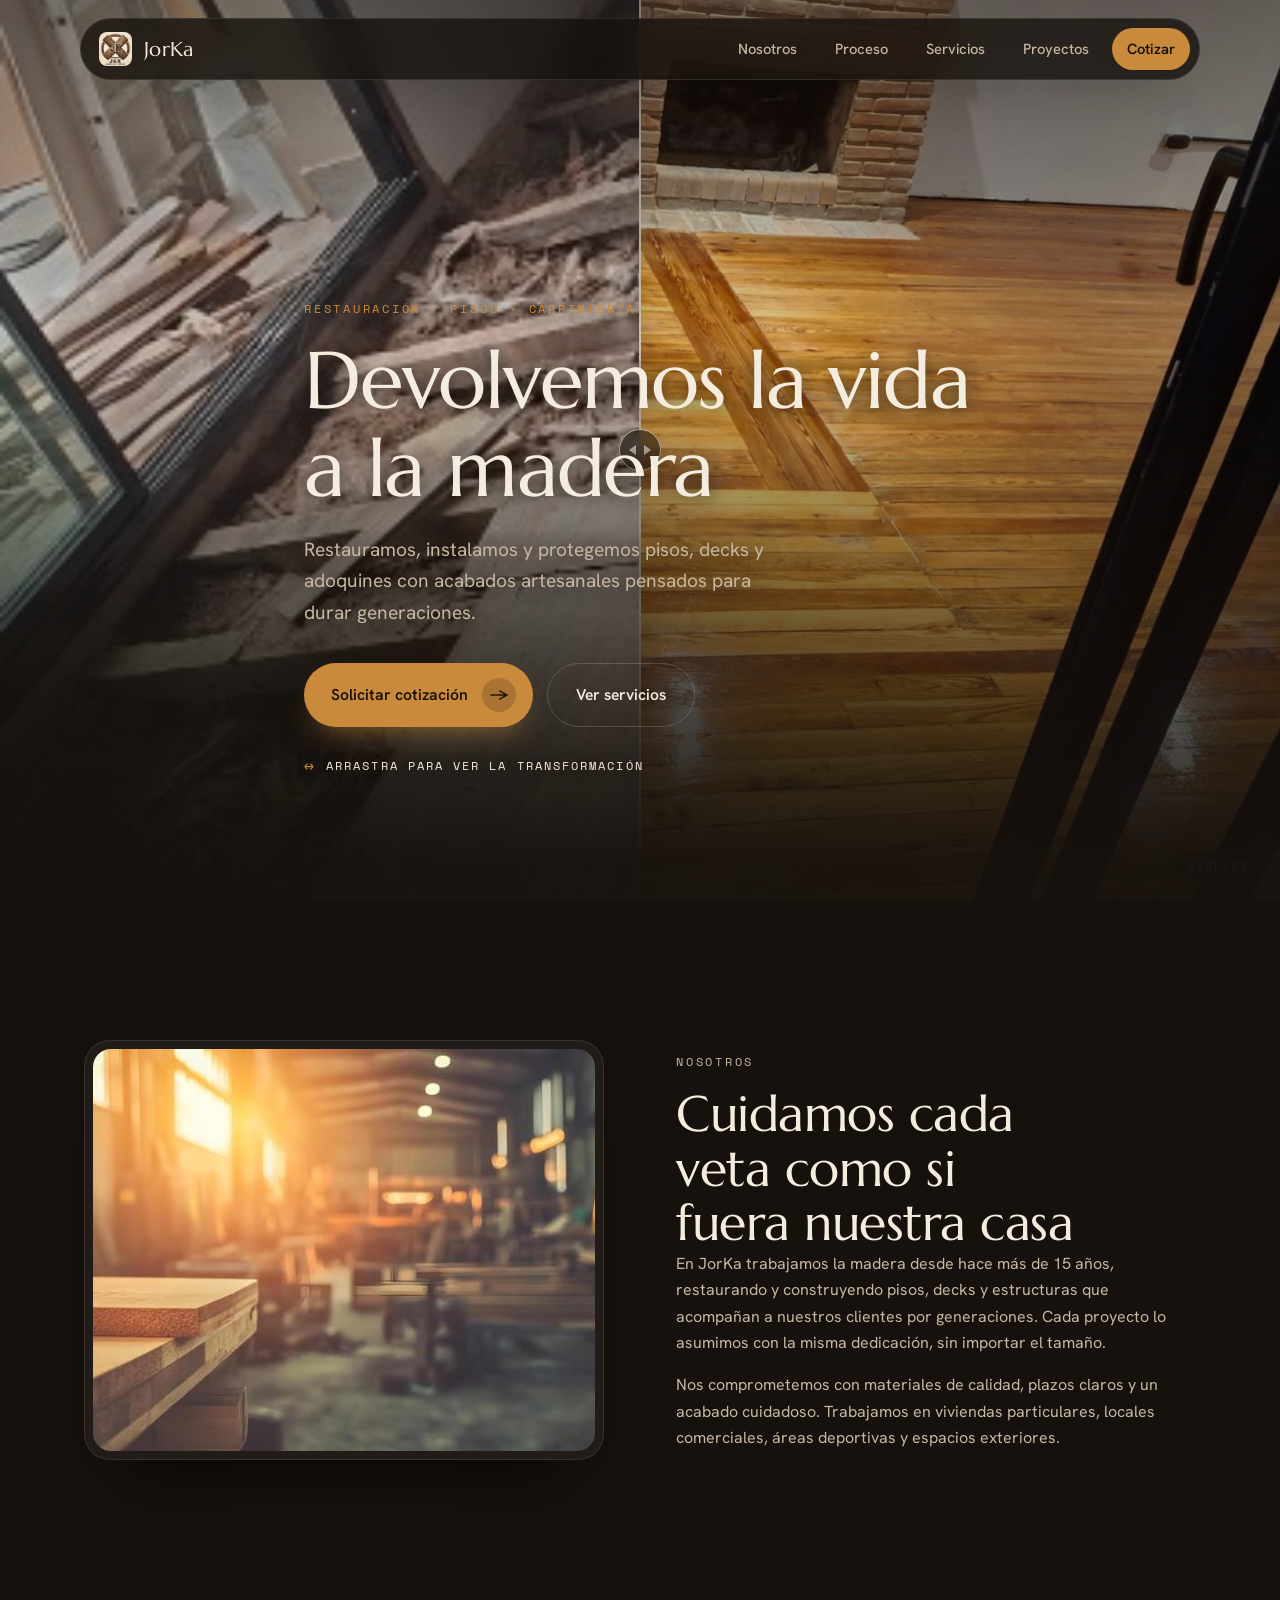
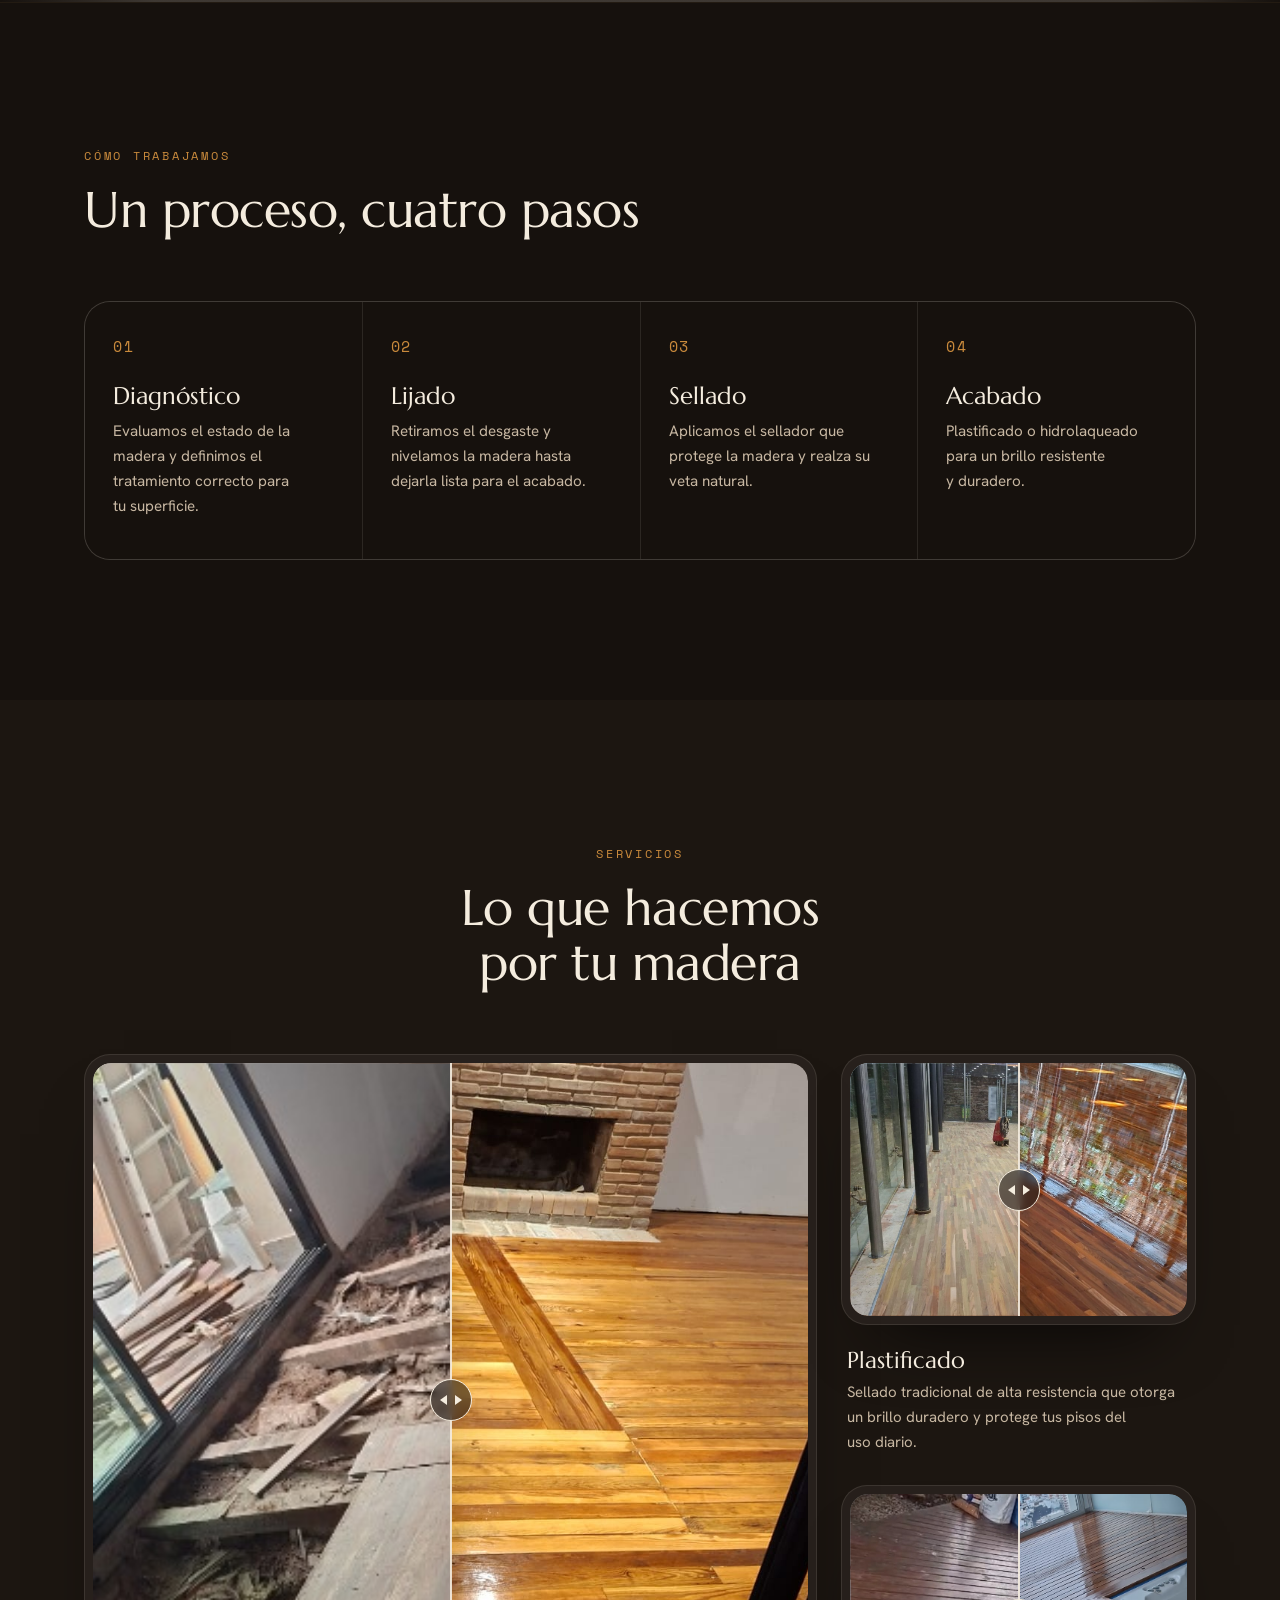
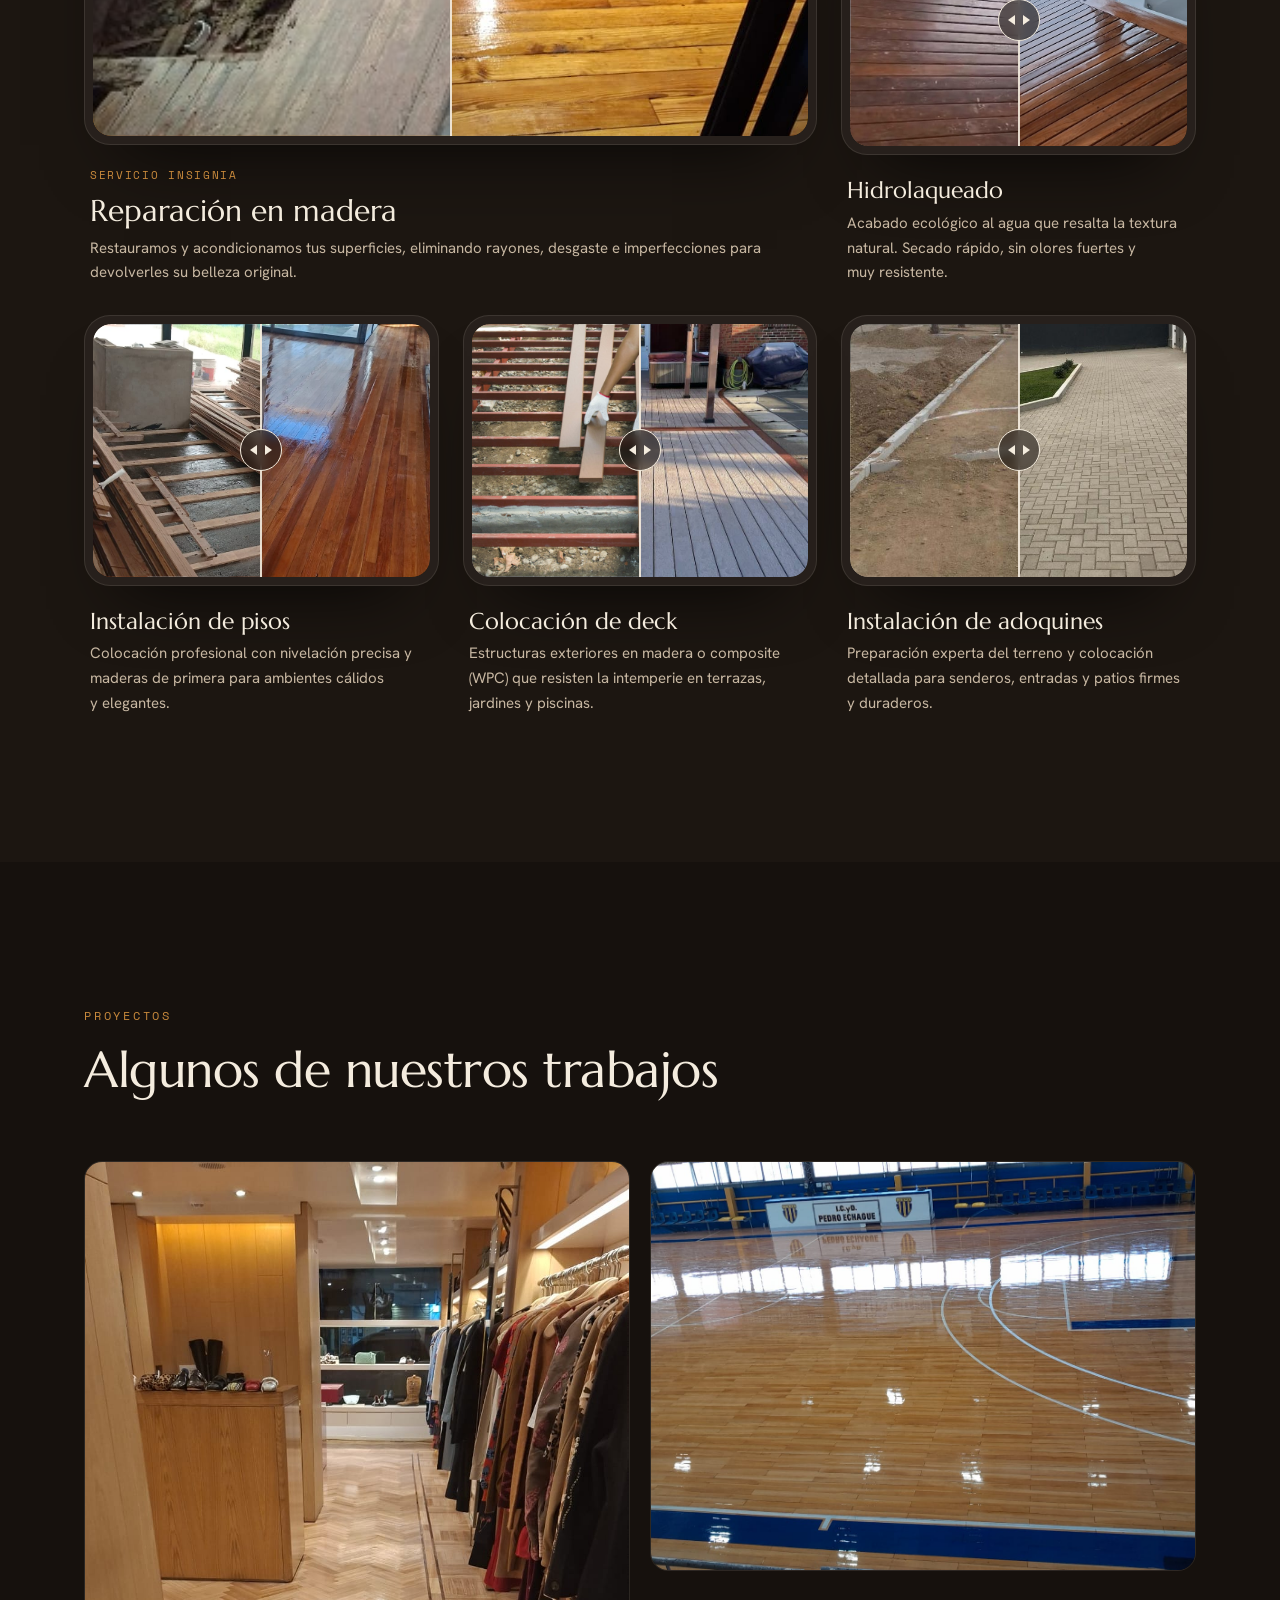
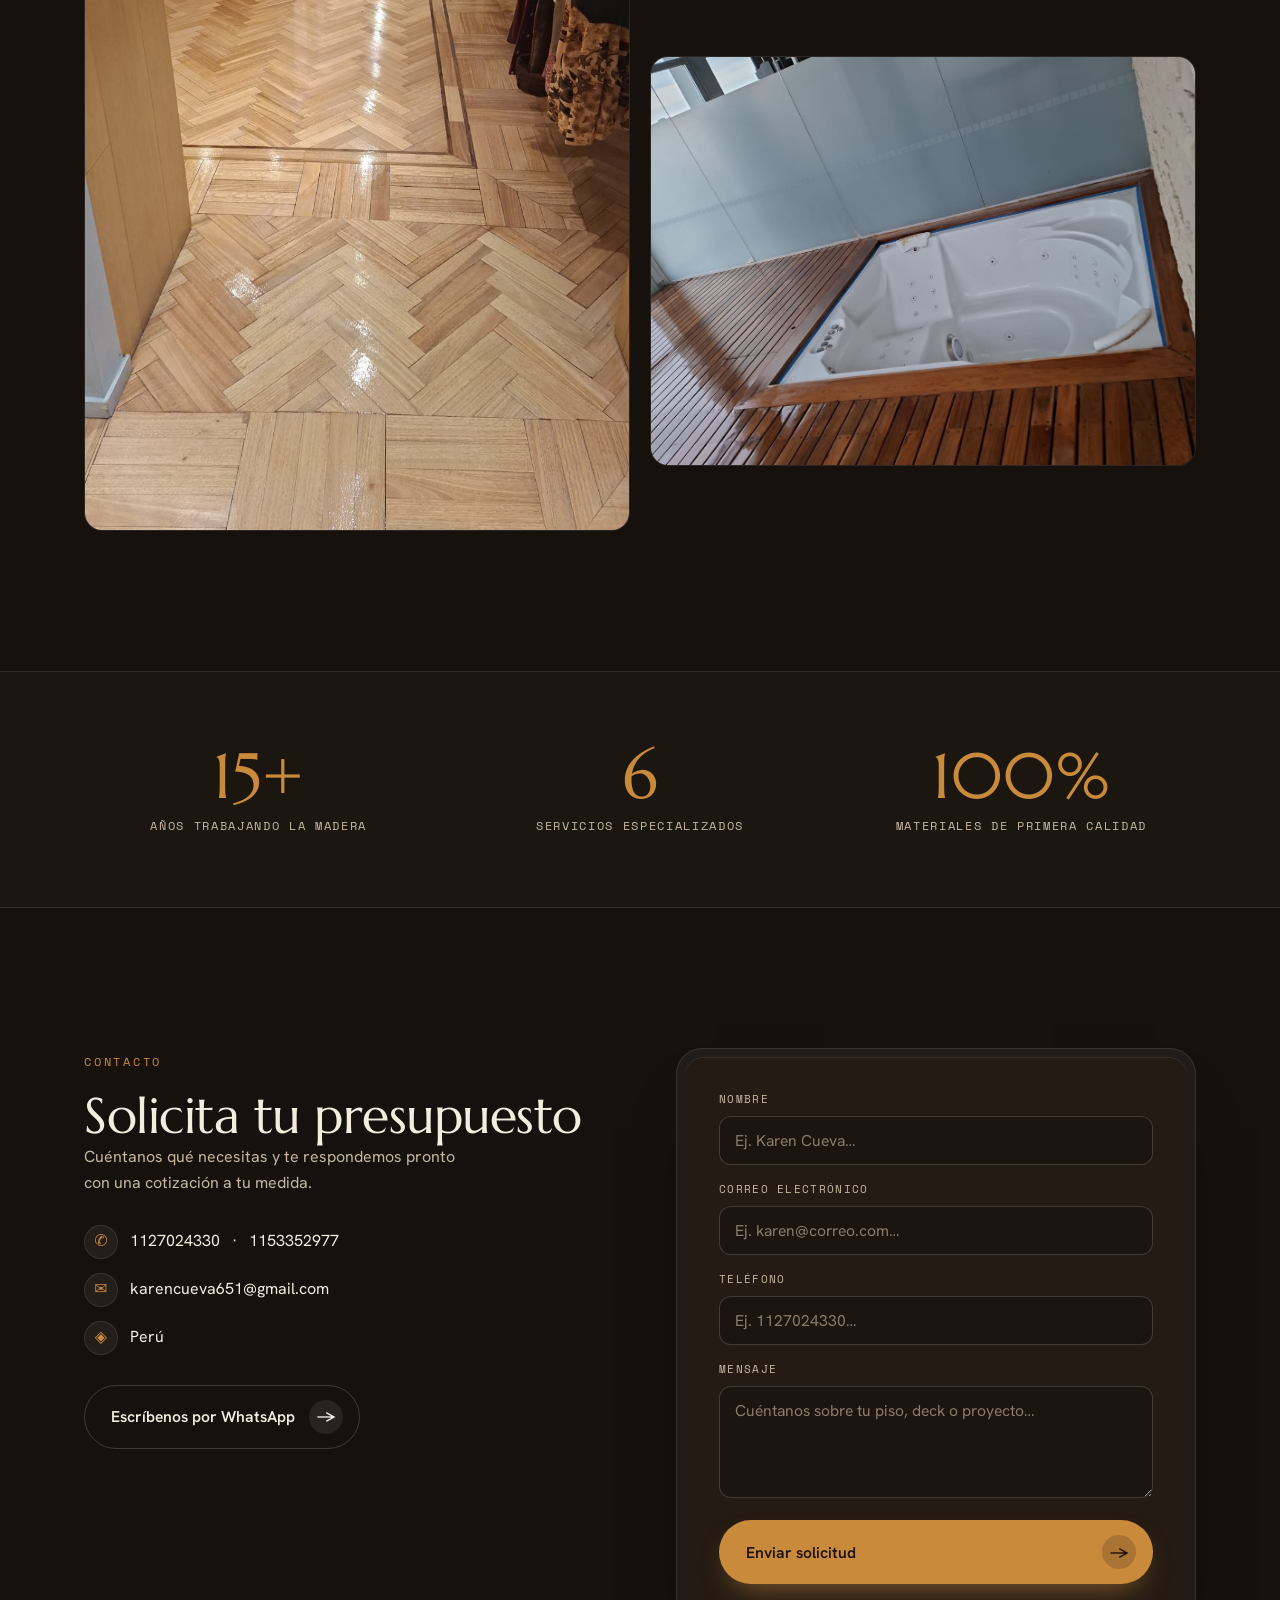
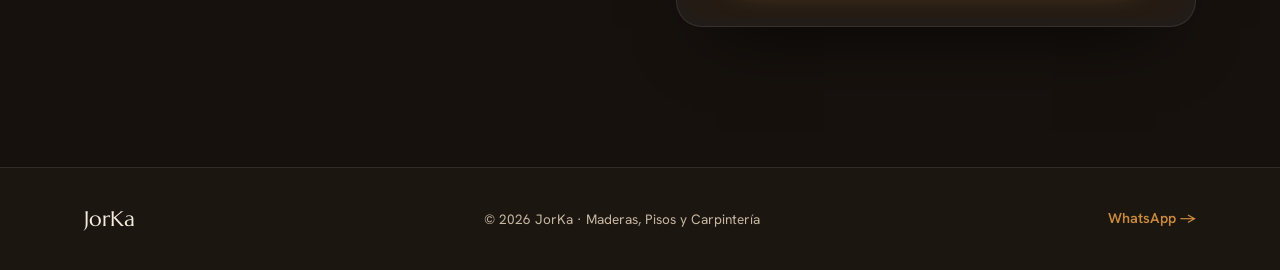
==== commit f6fedb1f: "fix: repair mobile nav overlay and responsive hero layout backdrop-filter trapped the fixed menu ins" ====
--- a/index.html
+++ b/index.html
@@ -12,7 +12,7 @@
   <link rel="preconnect" href="https://fonts.gstatic.com" crossorigin>
   <link href="https://fonts.googleapis.com/css2?family=Hanken+Grotesk:wght@400;500;600;700&family=Marcellus&family=Space+Mono:wght@400;700&display=swap" rel="stylesheet">
 
-  <link rel="stylesheet" href="style.css?v=10">
+  <link rel="stylesheet" href="style.css?v=13">
 </head>
 <body>
 
@@ -356,6 +356,6 @@
     </div>
   </footer>
 
-  <script src="script.js?v=10" defer></script>
+  <script src="script.js?v=13" defer></script>
 </body>
 </html>
--- a/style.css
+++ b/style.css
@@ -240,15 +240,16 @@
   width: min(1120px, 100%);
   padding: 9px 9px 9px 18px;
   border-radius: 999px;
-  background: rgba(22, 17, 13, 0.5);
+  background: rgba(22, 17, 13, 0.78);
   backdrop-filter: blur(18px) saturate(1.3);
   -webkit-backdrop-filter: blur(18px) saturate(1.3);
   border: 1px solid var(--line);
   box-shadow: 0 24px 44px -28px rgba(0, 0, 0, 0.85);
-  transition: background 0.4s var(--ease), box-shadow 0.4s var(--ease), transform 0.4s var(--ease);
+  transition: background 0.4s var(--ease), box-shadow 0.4s var(--ease),
+              border-radius 0.4s var(--ease), width 0.4s var(--ease);
 }
 .nav.is-scrolled .nav__island {
-  background: rgba(22, 17, 13, 0.82);
+  background: rgba(22, 17, 13, 0.94);
   box-shadow: 0 24px 44px -24px rgba(0, 0, 0, 0.9);
 }
 
@@ -307,11 +308,15 @@
   align-items: flex-end;
   overflow: hidden;
 }
-.hero__reveal {
+/* Must beat .ba-slider { position: relative } — same element carries both classes */
+.hero__reveal.ba-slider {
   position: absolute;
   inset: 0;
+  width: 100%;
+  height: 100%;
   aspect-ratio: auto;
   z-index: 0;
+  border-radius: 0;
 }
 .hero__scrim {
   position: absolute;
@@ -328,6 +333,11 @@
   max-width: 720px;
   padding-bottom: clamp(64px, 10vw, 120px);
   padding-top: 140px;
+}
+.hero__content .eyebrow,
+.hero__title,
+.hero__subtitle {
+  text-shadow: 0 2px 18px rgba(22, 17, 13, 0.75);
 }
 .hero__title {
   font-size: clamp(2.6rem, 7vw, 5rem);
@@ -347,7 +357,8 @@
   font-size: 0.72rem;
   letter-spacing: 0.18em;
   text-transform: uppercase;
-  color: var(--sheen-dim);
+  color: var(--sheen);
+  text-shadow: 0 1px 12px rgba(22, 17, 13, 0.8);
   display: inline-flex;
   align-items: center;
   gap: 10px;
@@ -720,38 +731,70 @@
    RESPONSIVE
    ========================================================= */
 @media (max-width: 940px) {
+  /*
+   * Mobile menu: expand the island into a full-screen panel.
+   * Do NOT use position:fixed on .nav__links inside .nav__island —
+   * backdrop-filter creates a containing block and traps "fixed" to the pill.
+   */
+  .nav__island {
+    background: rgba(22, 17, 13, 0.92);
+  }
+  .nav.is-scrolled .nav__island {
+    background: rgba(22, 17, 13, 0.97);
+  }
+
+  .nav.is-open {
+    inset: 0;
+    padding: 0;
+    pointer-events: auto;
+    background: var(--ink);
+  }
+  .nav.is-open .nav__island {
+    display: grid;
+    grid-template-columns: 1fr auto;
+    grid-template-rows: auto minmax(0, 1fr);
+    align-items: center;
+    gap: 0;
+    width: 100%;
+    height: 100%;
+    max-width: none;
+    border-radius: 0;
+    padding: max(12px, env(safe-area-inset-top)) 14px max(28px, env(safe-area-inset-bottom));
+    background: var(--ink);
+    backdrop-filter: none;
+    -webkit-backdrop-filter: none;
+    border: none;
+    box-shadow: none;
+  }
+  .nav.is-open .nav__logo { grid-column: 1; grid-row: 1; }
+  .nav.is-open .nav__toggle { grid-column: 2; grid-row: 1; }
+
   .nav__links {
-    position: fixed;
-    inset: 0;
-    z-index: 1;
+    display: none;
     flex-direction: column;
     justify-content: center;
-    gap: 12px;
+    align-items: center;
+    gap: 10px;
     margin-left: 0;
-    padding: 96px 24px 48px;
+    padding: 28px 12px 40px;
     overflow-y: auto;
-    background: rgba(18, 13, 10, 0.92);
-    backdrop-filter: blur(24px);
-    -webkit-backdrop-filter: blur(24px);
-    opacity: 0;
-    visibility: hidden;
-    transform: translateY(-8px);
-    transition: opacity 0.4s var(--ease), transform 0.4s var(--ease), visibility 0s linear 0.4s;
-  }
-  .nav__logo { position: relative; z-index: 3; }
+    background: transparent;
+  }
   .nav.is-open .nav__links {
-    opacity: 1;
-    visibility: visible;
-    transform: none;
-    transition: opacity 0.4s var(--ease), transform 0.4s var(--ease), visibility 0s;
+    display: flex;
+    grid-column: 1 / -1;
+    grid-row: 2;
+    align-self: stretch;
+    min-height: 0;
   }
   .nav__link {
-    font-size: 1.6rem;
+    font-size: clamp(1.55rem, 5vw, 2rem);
     font-family: var(--font-display);
     color: var(--sheen);
+    padding: 12px 18px;
     opacity: 0;
     transform: translateY(14px);
-    transition: opacity 0.5s var(--ease), transform 0.5s var(--ease);
+    transition: opacity 0.5s var(--ease), transform 0.5s var(--ease), background 0.3s var(--ease);
   }
   .nav.is-open .nav__link { opacity: 1; transform: none; }
   .nav.is-open .nav__link:nth-child(1) { transition-delay: 0.08s; }
@@ -759,11 +802,50 @@
   .nav.is-open .nav__link:nth-child(3) { transition-delay: 0.20s; }
   .nav.is-open .nav__link:nth-child(4) { transition-delay: 0.26s; }
   .nav.is-open .nav__link:nth-child(5) { transition-delay: 0.32s; }
-  .nav__link--cta { background: transparent; color: var(--oak); }
+  .nav__link--cta {
+    background: var(--oak);
+    color: #1a120a;
+    margin-top: 10px;
+  }
+  .nav__link--cta:hover { background: var(--oak-soft); color: #1a120a; }
 
   .nav__toggle { display: grid; position: relative; z-index: 3; }
   .nav.is-open .nav__toggle-bar:nth-child(1) { transform: translateY(4px) rotate(45deg); }
   .nav.is-open .nav__toggle-bar:nth-child(2) { transform: translateY(-4px) rotate(-45deg); }
+
+  /* Hero: image on top, copy below — keeps the before/after visible */
+  .hero {
+    flex-direction: column;
+    align-items: stretch;
+    min-height: auto;
+  }
+  .hero__reveal.ba-slider {
+    position: relative;
+    inset: auto;
+    flex: 0 0 auto;
+    width: 100%;
+    min-height: min(48vh, 420px);
+    height: min(48vh, 420px);
+    aspect-ratio: auto;
+  }
+  .hero__scrim {
+    position: absolute;
+    inset: auto;
+    top: 0;
+    left: 0;
+    right: 0;
+    height: min(48vh, 420px);
+    background:
+      linear-gradient(to bottom, rgba(22, 17, 13, 0.55) 0%, transparent 42%, rgba(22, 17, 13, 0.35) 78%, var(--ink) 100%);
+  }
+  .hero__content {
+    max-width: none;
+    padding-top: 28px;
+    padding-bottom: clamp(48px, 8vw, 80px);
+    background: var(--ink);
+  }
+  .hero__title { font-size: clamp(2.2rem, 8vw, 3.4rem); }
+  .hero__hint { margin-top: 18px; }
 
   .about { grid-template-columns: 1fr; }
   .process { grid-template-columns: repeat(2, 1fr); }
@@ -774,6 +856,8 @@
   .gallery__item--tall { grid-column: span 2; grid-row: auto; aspect-ratio: 16 / 9; }
   .gallery__item:not(.gallery__item--tall) { grid-column: span 1; }
   .contact__grid { grid-template-columns: 1fr; }
+  .contact__list li { align-items: flex-start; flex-wrap: wrap; }
+  .footer__inner { justify-content: center; text-align: center; }
 }
 
 @media (max-width: 560px) {
@@ -783,8 +867,18 @@
   .gallery { grid-template-columns: 1fr; }
   .gallery__item, .gallery__item--tall { grid-column: span 1; aspect-ratio: 4 / 3; }
   .stats__grid { grid-template-columns: 1fr; gap: 28px; }
+  .hero__reveal.ba-slider,
+  .hero__scrim {
+    min-height: min(42vh, 340px);
+    height: min(42vh, 340px);
+  }
   .hero__actions { flex-direction: column; align-items: stretch; width: 100%; }
   .hero__actions .btn { width: 100%; justify-content: center; }
+  .btn--whatsapp { width: 100%; justify-content: space-between; }
+  .ba-slider__tag { bottom: 12px; font-size: 0.6rem; padding: 5px 10px; }
+  .ba-slider__tag--left { left: 12px; }
+  .ba-slider__tag--right { right: 12px; }
+  .section__head { margin-bottom: 8px; }
 }
 
 /* =========================================================
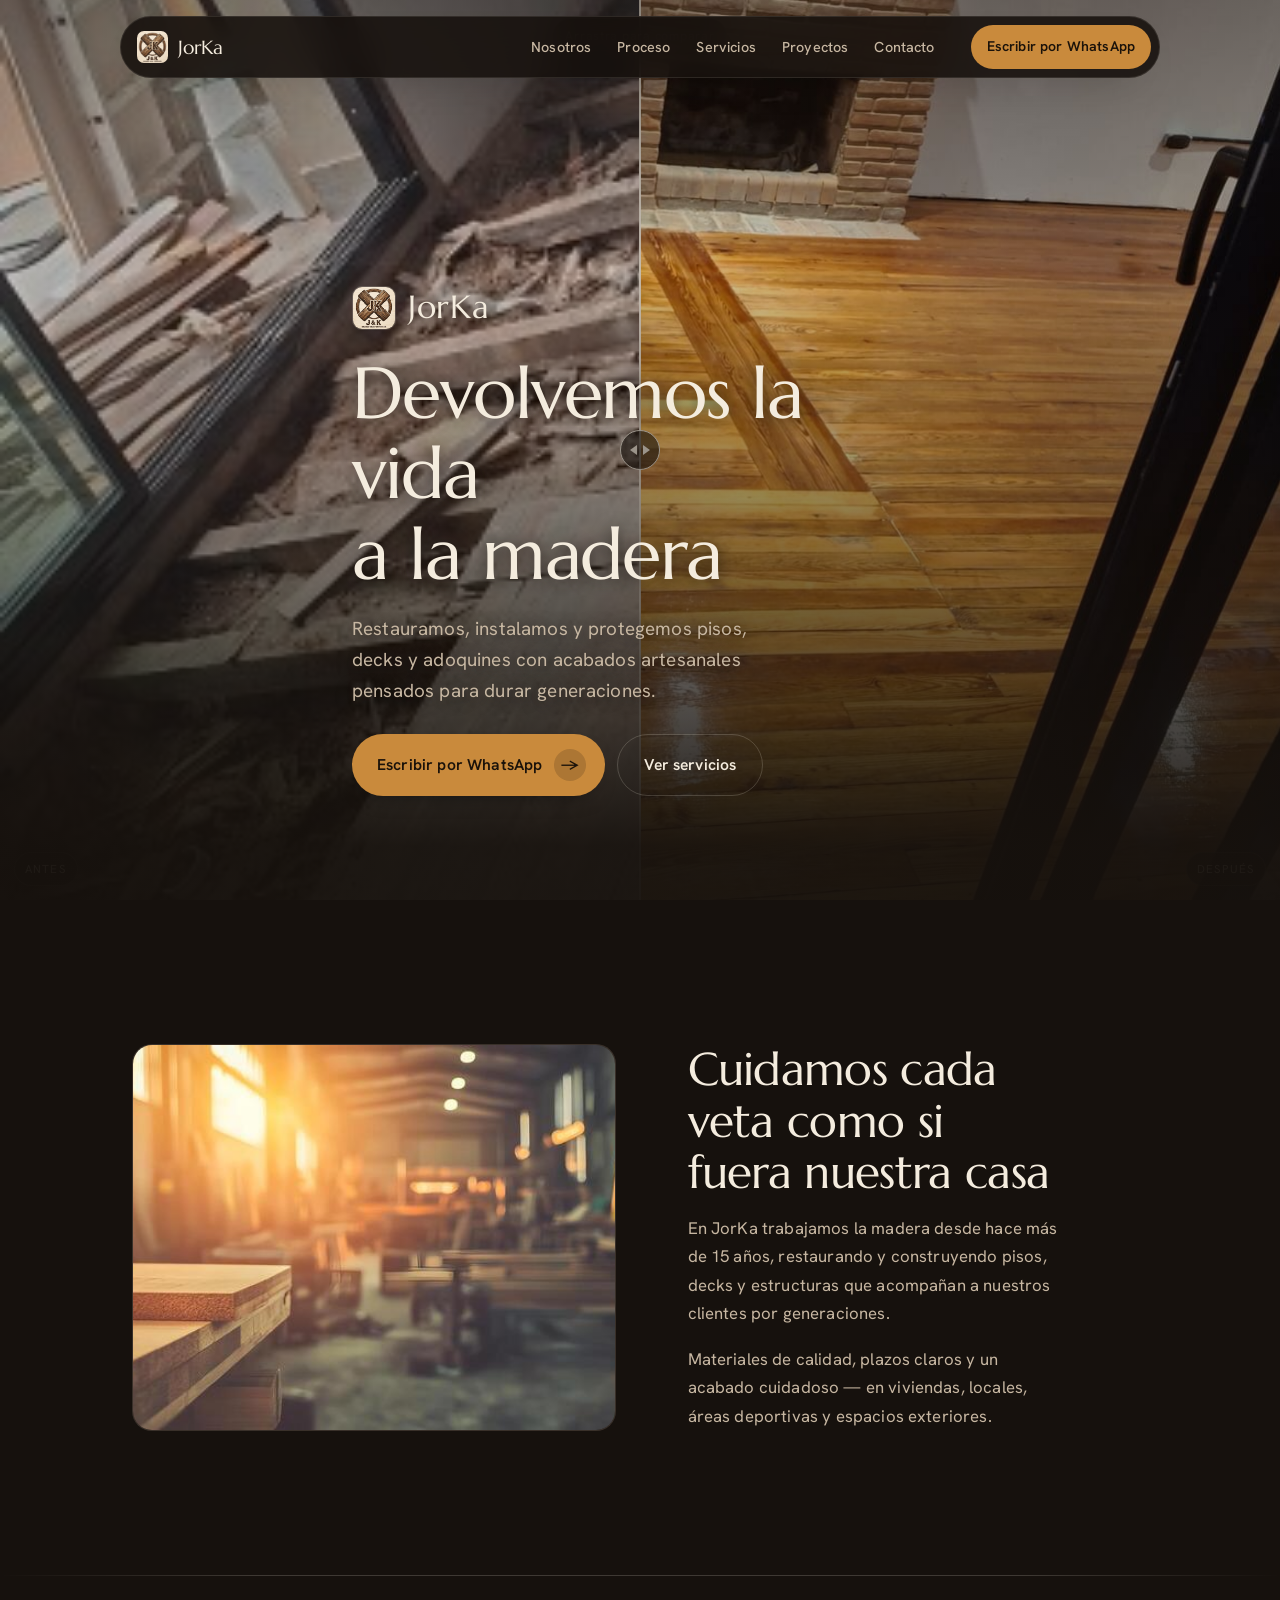
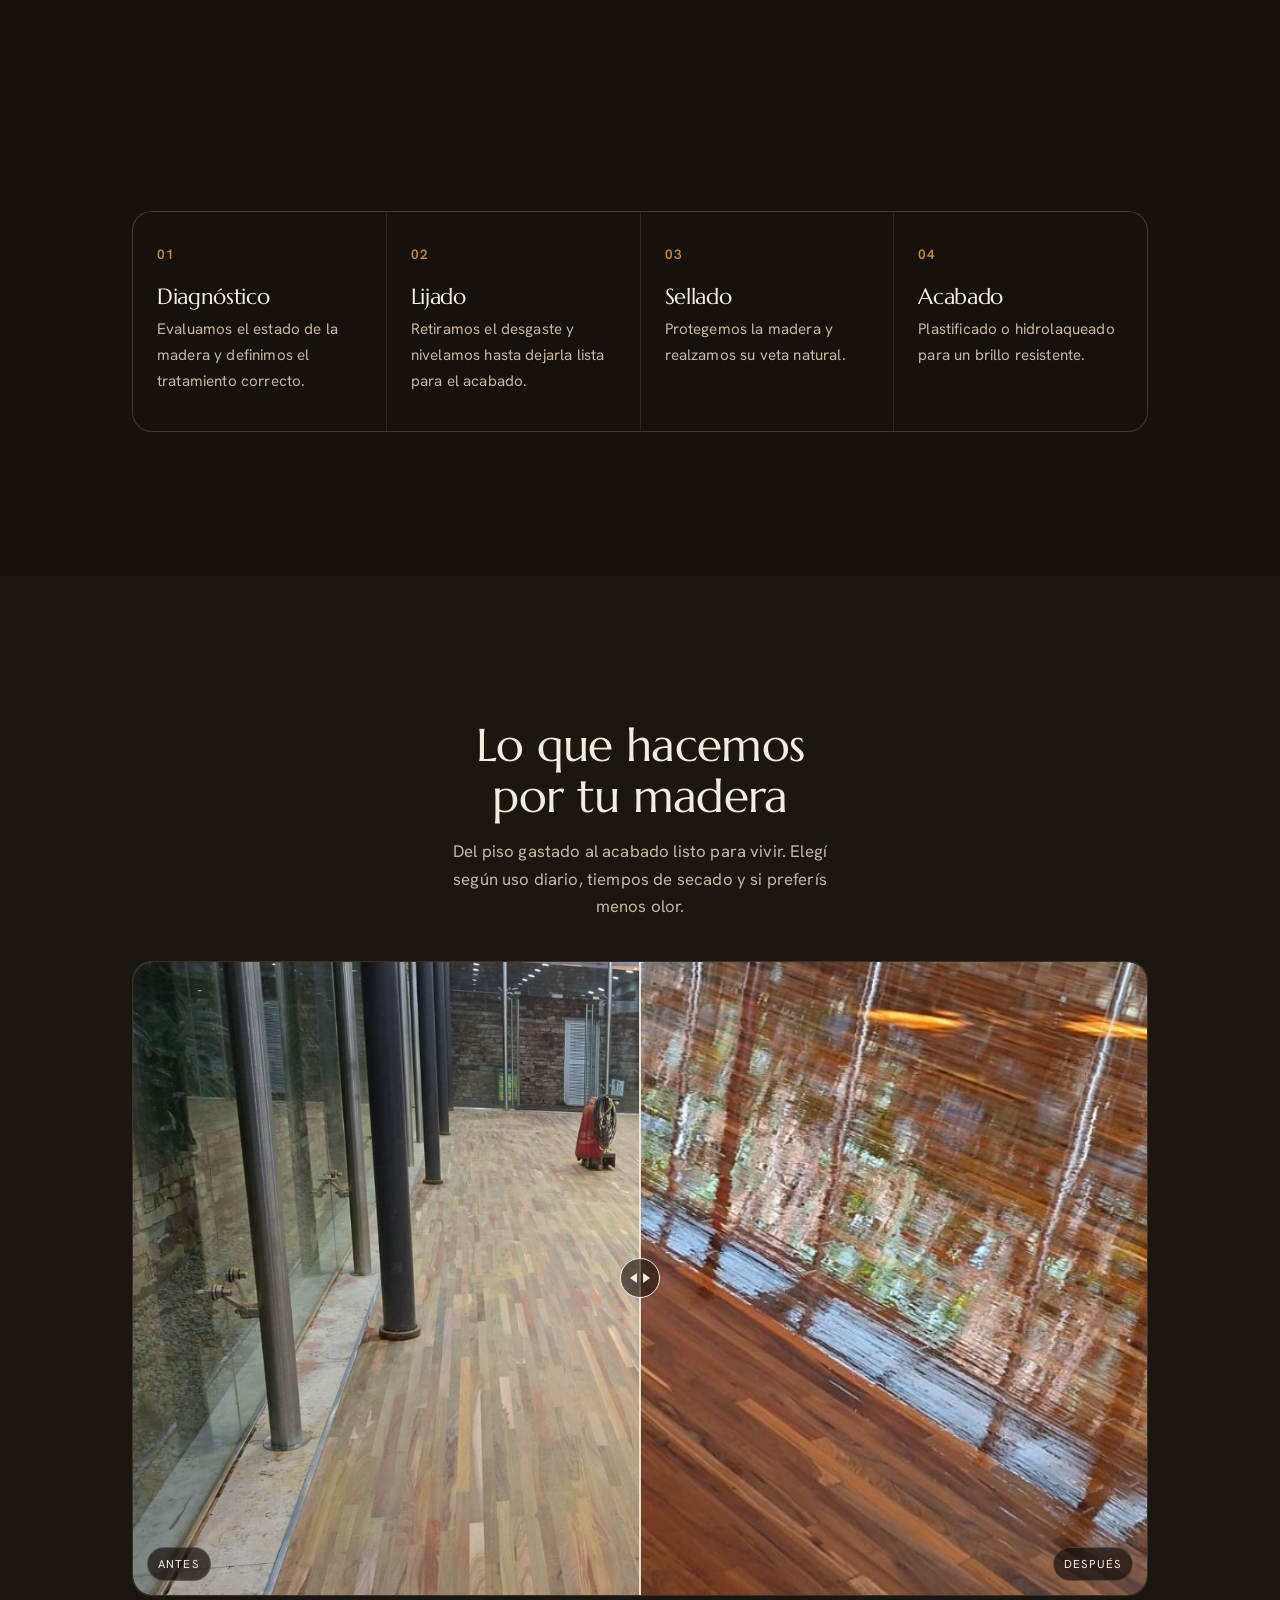
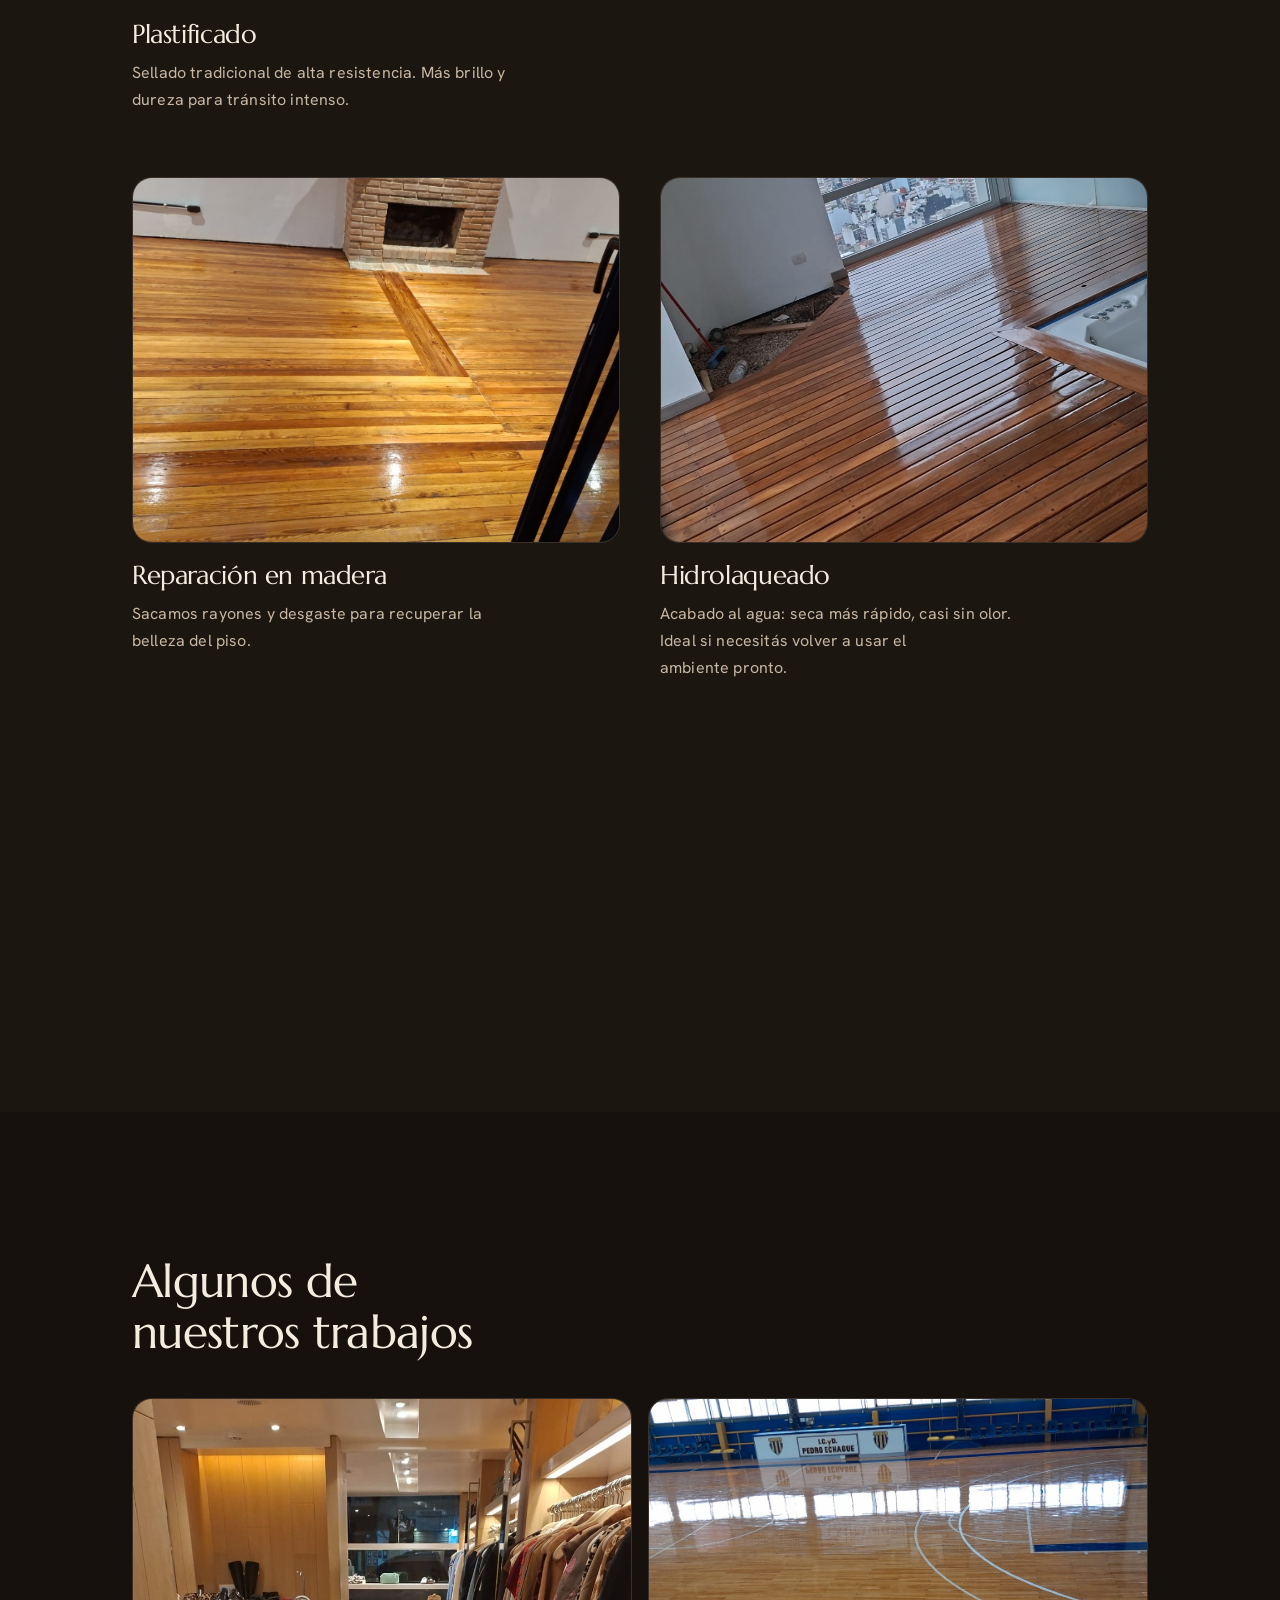
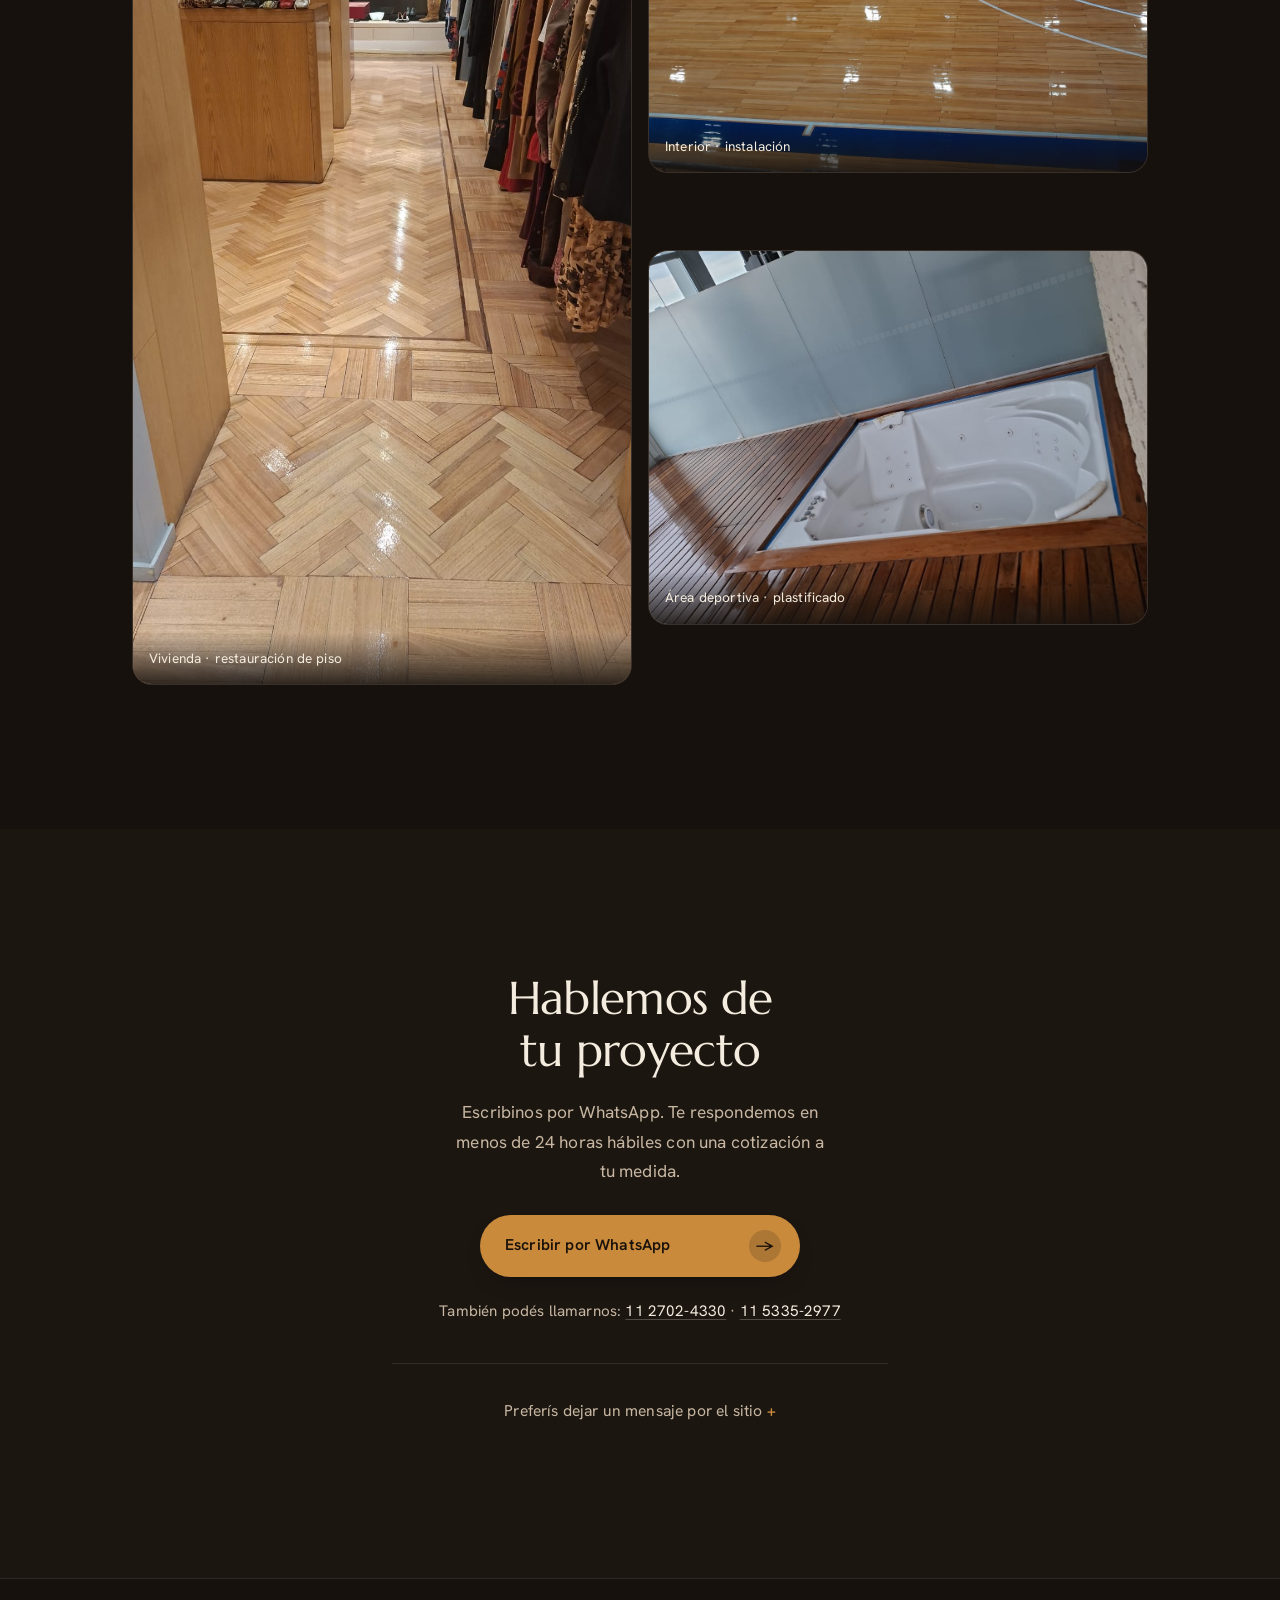
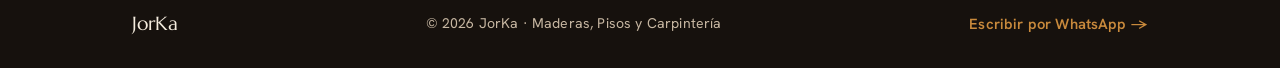
==== commit 315fdd14: "Refactored landing page v4" ====
--- a/index.html
+++ b/index.html
@@ -1,5 +1,5 @@
 <!DOCTYPE html>
-<html lang="es-PE">
+<html lang="es">
 <head>
   <meta charset="UTF-8">
   <meta name="viewport" content="width=device-width, initial-scale=1.0">
@@ -10,19 +10,18 @@
 
   <link rel="preconnect" href="https://fonts.googleapis.com">
   <link rel="preconnect" href="https://fonts.gstatic.com" crossorigin>
-  <link href="https://fonts.googleapis.com/css2?family=Hanken+Grotesk:wght@400;500;600;700&family=Marcellus&family=Space+Mono:wght@400;700&display=swap" rel="stylesheet">
-
-  <link rel="stylesheet" href="style.css?v=13">
+  <link href="https://fonts.googleapis.com/css2?family=Hanken+Grotesk:wght@400;500;600;700&family=Marcellus&display=swap" rel="stylesheet">
+
+  <link rel="stylesheet" href="style.css?v=23">
 </head>
 <body>
 
   <a href="#contenido" class="skip-link">Saltar al contenido</a>
 
-  <!-- ===================== NAV (isla flotante) ===================== -->
-  <header class="nav" id="inicio">
+  <header class="nav">
     <div class="nav__island">
-      <a href="#inicio" class="nav__logo" aria-label="JorKa — inicio">
-        <img src="img/logo.jpeg" alt="JorKa" width="622" height="646" class="nav__logo-img">
+      <a href="#inicio" class="nav__logo" id="navLogo" aria-label="JorKa — ir al inicio">
+        <img src="img/logo.jpeg" alt="" width="622" height="646" class="nav__logo-img">
         <span class="nav__logo-word">JorKa</span>
       </a>
 
@@ -31,8 +30,10 @@
         <a href="#proceso" class="nav__link">Proceso</a>
         <a href="#servicios" class="nav__link">Servicios</a>
         <a href="#proyectos" class="nav__link">Proyectos</a>
-        <a href="#contacto" class="nav__link nav__link--cta">Cotizar</a>
+        <a href="#contacto" class="nav__link">Contacto</a>
       </nav>
+
+      <a href="https://wa.me/5491127024330?text=Hola%20JorKa%2C%20quiero%20una%20cotizaci%C3%B3n" class="nav__wa" target="_blank" rel="noopener">Escribir por WhatsApp</a>
 
       <button class="nav__toggle" id="navToggle" aria-label="Abrir menú" aria-expanded="false" aria-controls="navMenu">
         <span class="nav__toggle-bar"></span>
@@ -43,8 +44,7 @@
 
   <main id="contenido">
 
-    <!-- ===================== HERO (revelado antes/después) ===================== -->
-    <section class="hero">
+    <section class="hero" id="inicio">
       <div class="ba-slider hero__reveal" data-autosweep>
         <img src="img/servicio-1.jpeg" alt="Piso de madera restaurado por JorKa" width="1599" height="899" class="ba-slider__after-full" fetchpriority="high">
         <div class="ba-slider__after">
@@ -56,306 +56,221 @@
         </div>
         <span class="ba-slider__tag ba-slider__tag--left" aria-hidden="true">Antes</span>
         <span class="ba-slider__tag ba-slider__tag--right" aria-hidden="true">Después</span>
+        <p class="hero__drag" aria-hidden="true">Arrastra para comparar</p>
       </div>
 
       <div class="hero__scrim" aria-hidden="true"></div>
 
       <div class="container hero__content">
-        <p class="eyebrow reveal">Restauración · Pisos · Carpintería</p>
+        <p class="hero__brand reveal">
+          <img src="img/logo.jpeg" alt="" width="622" height="646" class="hero__brand-mark">
+          <span>JorKa</span>
+        </p>
         <h1 class="hero__title reveal" data-delay="1">Devolvemos la vida<br>a la madera</h1>
         <p class="hero__subtitle reveal" data-delay="2">Restauramos, instalamos y protegemos pisos, decks y adoquines con acabados artesanales pensados para durar&nbsp;generaciones.</p>
         <div class="hero__actions reveal" data-delay="3">
-          <a href="#contacto" class="btn btn--primary">
-            <span>Solicitar cotización</span>
+          <a href="https://wa.me/5491127024330?text=Hola%20JorKa%2C%20quiero%20una%20cotizaci%C3%B3n" class="btn btn--primary" target="_blank" rel="noopener">
+            <span>Escribir por WhatsApp</span>
             <span class="btn__icon" aria-hidden="true">→</span>
           </a>
           <a href="#servicios" class="btn btn--ghost">Ver servicios</a>
         </div>
-        <p class="hero__hint reveal" data-delay="4" aria-hidden="true">Arrastra para ver la transformación</p>
-      </div>
-    </section>
-
-    <!-- ===================== NOSOTROS ===================== -->
+      </div>
+    </section>
+
     <section class="section" id="nosotros">
       <div class="container about">
         <div class="about__media reveal">
-          <div class="bezel">
-            <div class="bezel__core">
-              <img src="img/principal.jpg" alt="Taller de JorKa, trabajo en maderas y pisos" width="625" height="350" loading="lazy">
-            </div>
-          </div>
+          <figure class="media">
+            <img src="img/principal.jpg" alt="Taller de JorKa, trabajo en maderas y pisos" width="625" height="350" loading="lazy">
+          </figure>
         </div>
         <div class="about__text reveal" data-delay="1">
-          <p class="eyebrow">Nosotros</p>
           <h2 class="section__title">Cuidamos cada veta como si fuera nuestra&nbsp;casa</h2>
-          <p>En JorKa trabajamos la madera desde hace más de 15 años, restaurando y construyendo pisos, decks y estructuras que acompañan a nuestros clientes por generaciones. Cada proyecto lo asumimos con la misma dedicación, sin importar el&nbsp;tamaño.</p>
-          <p>Nos comprometemos con materiales de calidad, plazos claros y un acabado cuidadoso. Trabajamos en viviendas particulares, locales comerciales, áreas deportivas y espacios&nbsp;exteriores.</p>
+          <p>En JorKa trabajamos la madera desde hace más de 15 años, restaurando y construyendo pisos, decks y estructuras que acompañan a nuestros clientes por generaciones.</p>
+          <p>Materiales de calidad, plazos claros y un acabado cuidadoso — en viviendas, locales, áreas deportivas y espacios&nbsp;exteriores.</p>
         </div>
       </div>
     </section>
 
     <div class="seam" aria-hidden="true"></div>
 
-    <!-- ===================== PROCESO (secuencia real) ===================== -->
     <section class="section" id="proceso">
       <div class="container">
         <header class="section__head reveal">
-          <p class="eyebrow">Cómo trabajamos</p>
-          <h2 class="section__title">Un proceso, cuatro&nbsp;pasos</h2>
+          <h2 class="section__title">Un oficio, cuatro&nbsp;pasos</h2>
         </header>
 
         <ol class="process">
           <li class="process__step reveal">
             <span class="process__num">01</span>
             <h3 class="process__title">Diagnóstico</h3>
-            <p class="process__text">Evaluamos el estado de la madera y definimos el tratamiento correcto para tu&nbsp;superficie.</p>
+            <p class="process__text">Evaluamos el estado de la madera y definimos el tratamiento correcto.</p>
           </li>
           <li class="process__step reveal" data-delay="1">
             <span class="process__num">02</span>
             <h3 class="process__title">Lijado</h3>
-            <p class="process__text">Retiramos el desgaste y nivelamos la madera hasta dejarla lista para el&nbsp;acabado.</p>
+            <p class="process__text">Retiramos el desgaste y nivelamos hasta dejarla lista para el acabado.</p>
           </li>
           <li class="process__step reveal" data-delay="2">
             <span class="process__num">03</span>
             <h3 class="process__title">Sellado</h3>
-            <p class="process__text">Aplicamos el sellador que protege la madera y realza su veta&nbsp;natural.</p>
+            <p class="process__text">Protegemos la madera y realzamos su veta natural.</p>
           </li>
           <li class="process__step reveal" data-delay="3">
             <span class="process__num">04</span>
             <h3 class="process__title">Acabado</h3>
-            <p class="process__text">Plastificado o hidrolaqueado para un brillo resistente y&nbsp;duradero.</p>
+            <p class="process__text">Plastificado o hidrolaqueado para un brillo resistente.</p>
           </li>
         </ol>
       </div>
     </section>
 
-    <!-- ===================== SERVICIOS (bento + slider antes/después) ===================== -->
     <section class="section section--muted" id="servicios">
       <div class="container">
         <header class="section__head center reveal">
-          <p class="eyebrow">Servicios</p>
           <h2 class="section__title">Lo que hacemos por tu&nbsp;madera</h2>
+          <p class="section__lede">Del piso gastado al acabado listo para vivir. Elegí según uso diario, tiempos de secado y si preferís menos&nbsp;olor.</p>
         </header>
 
-        <div class="cards">
-
-          <article class="card card--feature reveal">
-            <div class="bezel">
-              <div class="bezel__core">
-                <div class="ba-slider">
-                  <img src="img/servicio-1.jpeg" alt="Reparación en madera, resultado final" width="1599" height="899" class="ba-slider__after-full" loading="lazy">
-                  <div class="ba-slider__after">
-                    <img src="img/servicio1-antes.jpeg" alt="Reparación en madera, estado inicial" width="353" height="562">
-                  </div>
-                  <input type="range" min="0" max="100" value="50" class="ba-slider__range" aria-label="Comparar reparación en madera antes y después">
-                  <div class="ba-slider__handle" aria-hidden="true"><span class="ba-slider__grip"></span></div>
-                </div>
+        <article class="service-feature reveal">
+          <figure class="media media--feature">
+            <div class="ba-slider">
+              <img src="img/servicio-2.jpeg" alt="Piso con plastificado, resultado final" width="899" height="1599" class="ba-slider__after-full" loading="lazy">
+              <div class="ba-slider__after">
+                <img src="img/servicio2-antes.jpeg" alt="Piso antes del plastificado" width="1599" height="899">
               </div>
+              <input type="range" min="0" max="100" value="50" class="ba-slider__range" aria-label="Comparar plastificado antes y después">
+              <div class="ba-slider__handle" aria-hidden="true"><span class="ba-slider__grip"></span></div>
+              <span class="ba-slider__tag ba-slider__tag--left" aria-hidden="true">Antes</span>
+              <span class="ba-slider__tag ba-slider__tag--right" aria-hidden="true">Después</span>
             </div>
-            <div class="card__body">
-              <p class="card__kicker">Servicio insignia</p>
-              <h3 class="card__title">Reparación en madera</h3>
-              <p class="card__text">Restauramos y acondicionamos tus superficies, eliminando rayones, desgaste e imperfecciones para devolverles su belleza&nbsp;original.</p>
-            </div>
+          </figure>
+          <div class="service-feature__body">
+            <h3 class="card__title">Plastificado</h3>
+            <p class="card__text">Sellado tradicional de alta resistencia. Más brillo y dureza para tránsito&nbsp;intenso.</p>
+          </div>
+        </article>
+
+        <div class="service-pair">
+          <article class="service-static reveal">
+            <figure class="media">
+              <img src="img/servicio-1.jpeg" alt="Piso de madera restaurado" width="1599" height="899" loading="lazy">
+            </figure>
+            <h3 class="card__title">Reparación en madera</h3>
+            <p class="card__text">Sacamos rayones y desgaste para recuperar la belleza del&nbsp;piso.</p>
           </article>
-
-          <article class="card reveal" data-delay="1">
-            <div class="bezel">
-              <div class="bezel__core">
-                <div class="ba-slider">
-                  <img src="img/servicio-2.jpeg" alt="Plastificado, resultado final" width="899" height="1599" class="ba-slider__after-full" loading="lazy">
-                  <div class="ba-slider__after">
-                    <img src="img/servicio2-antes.jpeg" alt="Plastificado, estado inicial" width="1599" height="899">
-                  </div>
-                  <input type="range" min="0" max="100" value="50" class="ba-slider__range" aria-label="Comparar plastificado antes y después">
-                  <div class="ba-slider__handle" aria-hidden="true"><span class="ba-slider__grip"></span></div>
-                </div>
-              </div>
-            </div>
-            <div class="card__body">
-              <h3 class="card__title">Plastificado</h3>
-              <p class="card__text">Sellado tradicional de alta resistencia que otorga un brillo duradero y protege tus pisos del uso&nbsp;diario.</p>
-            </div>
+          <article class="service-static reveal" data-delay="1">
+            <figure class="media">
+              <img src="img/servicio-3.jpeg" alt="Piso con acabado hidrolaqueado" width="899" height="1599" loading="lazy">
+            </figure>
+            <h3 class="card__title">Hidrolaqueado</h3>
+            <p class="card__text">Acabado al agua: seca más rápido, casi sin olor. Ideal si necesitás volver a usar el ambiente&nbsp;pronto.</p>
           </article>
-
-          <article class="card reveal" data-delay="2">
-            <div class="bezel">
-              <div class="bezel__core">
-                <div class="ba-slider">
-                  <img src="img/servicio-3.jpeg" alt="Hidrolaqueado, resultado final" width="899" height="1599" class="ba-slider__after-full" loading="lazy">
-                  <div class="ba-slider__after">
-                    <img src="img/servicio3-antes.jpeg" alt="Hidrolaqueado, estado inicial" width="1037" height="1381">
-                  </div>
-                  <input type="range" min="0" max="100" value="50" class="ba-slider__range" aria-label="Comparar hidrolaqueado antes y después">
-                  <div class="ba-slider__handle" aria-hidden="true"><span class="ba-slider__grip"></span></div>
-                </div>
-              </div>
-            </div>
-            <div class="card__body">
-              <h3 class="card__title">Hidrolaqueado</h3>
-              <p class="card__text">Acabado ecológico al agua que resalta la textura natural. Secado rápido, sin olores fuertes y muy&nbsp;resistente.</p>
-            </div>
-          </article>
-
-          <article class="card reveal">
-            <div class="bezel">
-              <div class="bezel__core">
-                <div class="ba-slider">
-                  <img src="img/servicio-4.jpeg" alt="Instalación de pisos de madera, resultado final" width="899" height="1599" class="ba-slider__after-full" loading="lazy">
-                  <div class="ba-slider__after">
-                    <img src="img/servicio4-antes.jpeg" alt="Instalación de pisos de madera, estado inicial" width="899" height="1599">
-                  </div>
-                  <input type="range" min="0" max="100" value="50" class="ba-slider__range" aria-label="Comparar instalación de pisos antes y después">
-                  <div class="ba-slider__handle" aria-hidden="true"><span class="ba-slider__grip"></span></div>
-                </div>
-              </div>
-            </div>
-            <div class="card__body">
-              <h3 class="card__title">Instalación de pisos</h3>
-              <p class="card__text">Colocación profesional con nivelación precisa y maderas de primera para ambientes cálidos y&nbsp;elegantes.</p>
-            </div>
-          </article>
-
-          <article class="card reveal" data-delay="1">
-            <div class="bezel">
-              <div class="bezel__core">
-                <div class="ba-slider">
-                  <img src="img/servicio-5.jpg" alt="Colocación de deck, resultado final" width="819" height="1024" class="ba-slider__after-full" loading="lazy">
-                  <div class="ba-slider__after">
-                    <img src="img/servicio5-antes.jpg" alt="Colocación de deck, estado inicial" width="1000" height="667">
-                  </div>
-                  <input type="range" min="0" max="100" value="50" class="ba-slider__range" aria-label="Comparar colocación de deck antes y después">
-                  <div class="ba-slider__handle" aria-hidden="true"><span class="ba-slider__grip"></span></div>
-                </div>
-              </div>
-            </div>
-            <div class="card__body">
-              <h3 class="card__title">Colocación de deck</h3>
-              <p class="card__text">Estructuras exteriores en madera o composite (WPC) que resisten la intemperie en terrazas, jardines y&nbsp;piscinas.</p>
-            </div>
-          </article>
-
-          <article class="card reveal" data-delay="2">
-            <div class="bezel">
-              <div class="bezel__core">
-                <div class="ba-slider">
-                  <img src="img/servicio-6.jpg" alt="Instalación de adoquines, resultado final" width="600" height="600" class="ba-slider__after-full" loading="lazy">
-                  <div class="ba-slider__after">
-                    <img src="img/servicio6-antes.jpg" alt="Instalación de adoquines, estado inicial" width="600" height="600">
-                  </div>
-                  <input type="range" min="0" max="100" value="50" class="ba-slider__range" aria-label="Comparar instalación de adoquines antes y después">
-                  <div class="ba-slider__handle" aria-hidden="true"><span class="ba-slider__grip"></span></div>
-                </div>
-              </div>
-            </div>
-            <div class="card__body">
-              <h3 class="card__title">Instalación de adoquines</h3>
-              <p class="card__text">Preparación experta del terreno y colocación detallada para senderos, entradas y patios firmes y&nbsp;duraderos.</p>
-            </div>
-          </article>
-
-        </div>
-      </div>
-    </section>
-
-    <!-- ===================== PROYECTOS ===================== -->
+        </div>
+
+        <ul class="service-list reveal">
+          <li>
+            <strong>Instalación de pisos</strong>
+            <span>Nivelación precisa y maderas de primera.</span>
+          </li>
+          <li>
+            <strong>Colocación de deck</strong>
+            <span>Madera o WPC para terrazas, jardines y piscinas.</span>
+          </li>
+          <li>
+            <strong>Instalación de adoquines</strong>
+            <span>Senderos, entradas y patios firmes.</span>
+          </li>
+        </ul>
+      </div>
+    </section>
+
     <section class="section" id="proyectos">
       <div class="container">
         <header class="section__head reveal">
-          <p class="eyebrow">Proyectos</p>
           <h2 class="section__title">Algunos de nuestros&nbsp;trabajos</h2>
         </header>
 
         <div class="gallery">
           <figure class="gallery__item gallery__item--tall reveal">
             <img src="img/proyecto1.jpeg" alt="Piso de madera restaurado en vivienda" width="899" height="1599" loading="lazy">
+            <figcaption>Vivienda · restauración de piso</figcaption>
           </figure>
           <figure class="gallery__item reveal" data-delay="1">
             <img src="img/proyecto2.jpeg" alt="Piso de madera instalado en ambiente interior" width="1599" height="899" loading="lazy">
+            <figcaption>Interior · instalación</figcaption>
           </figure>
           <figure class="gallery__item reveal" data-delay="2">
             <img src="img/proyecto3.jpeg" alt="Superficie de madera con acabado plastificado" width="1599" height="899" loading="lazy">
-          </figure>
-        </div>
-      </div>
-    </section>
-
-    <!-- ===================== STATS ===================== -->
-    <section class="stats" aria-label="JorKa en cifras">
-      <div class="container stats__grid">
-        <div class="stat reveal">
-          <span class="stat__num">15+</span>
-          <span class="stat__label">Años trabajando la madera</span>
-        </div>
-        <div class="stat reveal" data-delay="1">
-          <span class="stat__num">6</span>
-          <span class="stat__label">Servicios especializados</span>
-        </div>
-        <div class="stat reveal" data-delay="2">
-          <span class="stat__num">100%</span>
-          <span class="stat__label">Materiales de primera calidad</span>
-        </div>
-      </div>
-    </section>
-
-    <!-- ===================== CONTACTO ===================== -->
+            <figcaption>Área deportiva · plastificado</figcaption>
+          </figure>
+        </div>
+      </div>
+    </section>
+
     <section class="section contact" id="contacto">
-      <div class="container contact__grid">
+      <div class="container contact__stack">
         <div class="contact__info reveal">
-          <p class="eyebrow">Contacto</p>
-          <h2 class="section__title">Solicita tu&nbsp;presupuesto</h2>
-          <p class="contact__lead">Cuéntanos qué necesitas y te respondemos pronto con una cotización a tu&nbsp;medida.</p>
-
-          <ul class="contact__list">
-            <li><span class="contact__ico" aria-hidden="true">✆</span> <a href="tel:1127024330">1127024330</a> · <a href="tel:1153352977">1153352977</a></li>
-            <li><span class="contact__ico" aria-hidden="true">✉</span> <a href="mailto:karencueva651@gmail.com">karencueva651@gmail.com</a></li>
-            <li><span class="contact__ico" aria-hidden="true">◈</span> Perú</li>
-          </ul>
-
-          <a href="https://wa.me/5491127024330" target="_blank" rel="noopener" class="btn btn--whatsapp">
-            <span>Escríbenos por WhatsApp</span>
+          <h2 class="section__title">Hablemos de tu&nbsp;proyecto</h2>
+          <p class="contact__lead">Escribinos por WhatsApp. Te respondemos en menos de 24 horas hábiles con una cotización a tu&nbsp;medida.</p>
+
+          <a href="https://wa.me/5491127024330?text=Hola%20JorKa%2C%20quiero%20una%20cotizaci%C3%B3n" target="_blank" rel="noopener" class="btn btn--primary btn--whatsapp-primary">
+            <span>Escribir por WhatsApp</span>
             <span class="btn__icon" aria-hidden="true">→</span>
           </a>
-        </div>
-
-        <div class="bezel contact__formwrap reveal" data-delay="1">
-          <form class="bezel__core contact__form" name="contact" method="POST" action="/gracias/" netlify>
-            <input type="hidden" name="form-name" value="contact">
-            <label class="field">
-              <span class="field__label">Nombre</span>
-              <input type="text" name="nombre" required autocomplete="name" placeholder="Ej. Karen Cueva…">
-            </label>
-            <label class="field">
-              <span class="field__label">Correo electrónico</span>
-              <input type="email" name="correo" required autocomplete="email" spellcheck="false" placeholder="Ej. karen@correo.com…">
-            </label>
-            <label class="field">
-              <span class="field__label">Teléfono</span>
-              <input type="tel" name="telefono" autocomplete="tel" inputmode="tel" placeholder="Ej. 1127024330…">
-            </label>
-            <label class="field">
-              <span class="field__label">Mensaje</span>
-              <textarea name="mensaje" rows="4" required placeholder="Cuéntanos sobre tu piso, deck o proyecto…"></textarea>
-            </label>
-            <button type="submit" class="btn btn--primary btn--block">
-              <span>Enviar solicitud</span>
-              <span class="btn__icon" aria-hidden="true">→</span>
-            </button>
-          </form>
-        </div>
+
+          <p class="contact__alt">También podés llamarnos:
+            <a href="tel:+541127024330">11 2702-4330</a>
+            ·
+            <a href="tel:+541153352977">11 5335-2977</a>
+          </p>
+        </div>
+
+        <details class="contact__details reveal" data-delay="1">
+          <summary class="contact__summary">Preferís dejar un mensaje por el sitio</summary>
+          <div class="contact__formwrap">
+            <form class="contact__form" name="contact" method="POST" action="/gracias/" netlify novalidate>
+              <input type="hidden" name="form-name" value="contact">
+              <div class="form-status" id="formStatus" role="status" aria-live="polite"></div>
+              <label class="field">
+                <span class="field__label">Nombre</span>
+                <input type="text" name="nombre" required autocomplete="name" placeholder="Ej. Karen Cueva">
+                <span class="field__error" data-for="nombre"></span>
+              </label>
+              <label class="field">
+                <span class="field__label">Correo electrónico</span>
+                <input type="email" name="correo" required autocomplete="email" spellcheck="false" placeholder="Ej. karen@correo.com">
+                <span class="field__error" data-for="correo"></span>
+              </label>
+              <label class="field">
+                <span class="field__label">Teléfono <span class="field__optional">(opcional)</span></span>
+                <input type="tel" name="telefono" autocomplete="tel" inputmode="tel" placeholder="Ej. 11 2702-4330">
+              </label>
+              <label class="field">
+                <span class="field__label">Mensaje</span>
+                <textarea name="mensaje" rows="4" required placeholder="Tipo de superficie, metros aprox. y barrio o zona…"></textarea>
+                <span class="field__error" data-for="mensaje"></span>
+              </label>
+              <button type="submit" class="btn btn--ghost btn--block" id="formSubmit">
+                <span class="btn__label">Enviar mensaje</span>
+                <span class="btn__icon" aria-hidden="true">→</span>
+              </button>
+            </form>
+          </div>
+        </details>
       </div>
     </section>
   </main>
 
-  <!-- ===================== FOOTER ===================== -->
   <footer class="footer">
     <div class="container footer__inner">
       <p class="footer__brand">JorKa</p>
       <p class="footer__copy">&copy; <span id="year"></span> JorKa · Maderas, Pisos y Carpintería</p>
-      <a href="https://wa.me/5491127024330" target="_blank" rel="noopener" class="footer__whatsapp">WhatsApp →</a>
+      <a href="https://wa.me/5491127024330?text=Hola%20JorKa%2C%20quiero%20una%20cotizaci%C3%B3n" target="_blank" rel="noopener" class="footer__whatsapp">Escribir por WhatsApp →</a>
     </div>
   </footer>
 
-  <script src="script.js?v=13" defer></script>
+  <script src="script.js?v=21" defer></script>
 </body>
 </html>
--- a/style.css
+++ b/style.css
@@ -1,32 +1,31 @@
 /* =========================================================
    JorKa — "Taller de Autor"
-   Dark lacquered-wood identity. Vanilla CSS, no build step.
+   Dark lacquered-wood identity. Quieter, Apple-grade restraint.
    ========================================================= */
 
 :root {
-  /* Wood-material palette */
-  --ink:        #16110D;   /* canvas — oiled walnut near-black */
-  --ink-2:      #1C1611;   /* alternating section */
-  --walnut:     #241B14;   /* raised surfaces / card cores */
-  --walnut-2:   #2E2419;
-  --oak:        #C98A3C;   /* primary accent — honey lacquer */
-  --oak-soft:   #E4B36E;   /* lighter lacquer — hover/focus */
-  --ember:      #A9531F;   /* deep secondary */
-  --sheen:      #F4ECDE;   /* warm off-white text + lacquer highlight */
-  --sheen-dim:  #C7B7A2;   /* muted body text */
-  --grain:      #7A6653;   /* labels / raw grain */
+  --ink:        #16110D;
+  --ink-2:      #1C1611;
+  --walnut:     #241B14;
+  --oak:        #C98A3C;
+  --oak-soft:   #E4B36E;
+  --sheen:      #F4ECDE;
+  --sheen-dim:  #C7B7A2;
 
   --line:        rgba(244, 236, 222, 0.10);
   --line-strong: rgba(244, 236, 222, 0.18);
 
-  --font-display: "Marcellus", Georgia, serif;
+  --font-display: "Marcellus", Georgia, "Times New Roman", serif;
   --font-body:    "Hanken Grotesk", system-ui, sans-serif;
-  --font-mono:    "Space Mono", ui-monospace, monospace;
-
-  --max-width: 1160px;
+
+  --max-width: 1080px;
+  --space-1: 8px;
+  --space-2: 16px;
+  --space-3: 24px;
+  --space-4: 40px;
+  --space-5: 64px;
   --ease: cubic-bezier(0.32, 0.72, 0, 1);
-  --radius-lg: 26px;
-  --radius-core: 18px;
+  --radius: 20px;
 
   color-scheme: dark;
 }
@@ -42,7 +41,8 @@
   font-family: var(--font-body);
   color: var(--sheen);
   background: var(--ink);
-  line-height: 1.65;
+  line-height: 1.7;
+  letter-spacing: 0.01em;
   -webkit-font-smoothing: antialiased;
   overflow-x: hidden;
 }
@@ -56,9 +56,10 @@
 h1, h2, h3 {
   font-family: var(--font-display);
   color: var(--sheen);
-  line-height: 1.1;
+  line-height: 1.12;
   font-weight: 400;
   text-wrap: balance;
+  letter-spacing: -0.015em;
 }
 
 button { font-family: inherit; cursor: pointer; }
@@ -68,9 +69,8 @@
   outline-offset: 3px;
 }
 
-/* Quality-floor niceties */
 a, button, input, textarea, .btn, .ba-slider {
-  -webkit-tap-highlight-color: rgba(226, 179, 110, 0.25);
+  -webkit-tap-highlight-color: rgba(226, 179, 110, 0.2);
 }
 
 .skip-link {
@@ -92,135 +92,127 @@
   width: 100%;
   max-width: var(--max-width);
   margin: 0 auto;
-  padding: 0 24px;
-}
-
-/* =========================================================
-   TYPOGRAPHY HELPERS
-   ========================================================= */
-.eyebrow {
-  font-family: var(--font-mono);
-  text-transform: uppercase;
-  letter-spacing: 0.24em;
-  font-size: 0.72rem;
-  color: var(--oak);
-  margin-bottom: 18px;
-  display: inline-block;
-}
-
+  padding: 0 clamp(18px, 4vw, 32px);
+}
+
+/* =========================================================
+   TYPE
+   ========================================================= */
 .section__title {
-  font-size: clamp(2rem, 4.2vw, 3.1rem);
-  letter-spacing: -0.01em;
-}
-
-.section__head { max-width: 640px; margin-bottom: 12px; }
-.section__head.center { margin-left: auto; margin-right: auto; text-align: center; }
-
-.center { text-align: center; }
-
-/* =========================================================
-   SECTIONS + PLANK SEAM
-   ========================================================= */
-.section { padding: clamp(72px, 11vw, 140px) 0; }
+  font-size: clamp(2rem, 4vw, 2.85rem);
+  margin-bottom: 0.35em;
+}
+
+.section__head {
+  max-width: 36rem;
+  margin-bottom: var(--space-4);
+}
+.section__head.center {
+  margin-left: auto;
+  margin-right: auto;
+  text-align: center;
+}
+.section__lede {
+  color: var(--sheen-dim);
+  font-size: 1.05rem;
+  max-width: 42ch;
+  margin: 0.75rem auto 0;
+  line-height: 1.65;
+}
+
+.card__title {
+  font-size: clamp(1.35rem, 2vw, 1.6rem);
+  margin-bottom: 0.4em;
+}
+.card__text {
+  color: var(--sheen-dim);
+  font-size: 1rem;
+  max-width: 42ch;
+}
+
+/* =========================================================
+   SECTIONS
+   ========================================================= */
+.section { padding: clamp(80px, 12vw, 144px) 0; }
 .section--muted { background: var(--ink-2); }
-
-/* Offset anchored sections below the fixed island nav */
 main section[id] { scroll-margin-top: 96px; }
 
 .seam {
-  height: 2px;
+  height: 1px;
   width: 100%;
-  background:
-    linear-gradient(90deg, transparent, var(--line-strong) 12%, var(--line-strong) 88%, transparent);
-  box-shadow: 0 1px 0 rgba(226, 179, 110, 0.06);
-}
-
-/* =========================================================
-   BUTTONS (island + sheen sweep + button-in-button)
+  background: linear-gradient(90deg, transparent, var(--line-strong) 20%, var(--line-strong) 80%, transparent);
+}
+
+/* =========================================================
+   BUTTONS
    ========================================================= */
 .btn {
   position: relative;
   display: inline-flex;
   align-items: center;
-  gap: 14px;
-  padding: 14px 16px 14px 26px;
+  gap: 12px;
+  padding: 14px 18px 14px 24px;
   border-radius: 999px;
   font-weight: 600;
   font-size: 0.98rem;
   border: 1px solid transparent;
   overflow: hidden;
   isolation: isolate;
-  transition: transform 0.5s var(--ease), background 0.4s var(--ease),
-              color 0.4s var(--ease), box-shadow 0.4s var(--ease), border-color 0.4s var(--ease);
-}
-.btn::after {
-  content: "";
-  position: absolute;
-  inset: 0;
-  z-index: -1;
-  background: linear-gradient(115deg, transparent 34%, rgba(255, 255, 255, 0.4) 50%, transparent 66%);
-  transform: translateX(-130%);
-  transition: transform 0.9s var(--ease);
-  pointer-events: none;
-}
-.btn:hover::after { transform: translateX(130%); }
-.btn:active { transform: scale(0.975); }
+  transition: transform 0.4s var(--ease), background 0.35s var(--ease),
+              color 0.35s var(--ease), border-color 0.35s var(--ease);
+}
+.btn:active { transform: scale(0.98); }
 
 .btn__icon {
   display: grid;
   place-items: center;
-  width: 34px;
-  height: 34px;
+  width: 32px;
+  height: 32px;
   border-radius: 999px;
-  background: rgba(22, 17, 13, 0.18);
-  font-size: 1.05rem;
+  background: rgba(22, 17, 13, 0.16);
+  font-size: 1rem;
   line-height: 1;
-  transition: transform 0.5s var(--ease), background 0.4s var(--ease);
-}
-.btn:hover .btn__icon { transform: translate(3px, -1px); }
-
-.btn--primary { background: var(--oak); color: #1a120a; box-shadow: 0 14px 30px -14px rgba(201, 138, 60, 0.7); }
+  transition: transform 0.4s var(--ease);
+}
+.btn:hover .btn__icon { transform: translateX(2px); }
+
+.btn--primary {
+  background: var(--oak);
+  color: #1a120a;
+  box-shadow: 0 10px 24px -16px rgba(0, 0, 0, 0.7);
+}
 .btn--primary:hover { background: var(--oak-soft); }
 
 .btn--ghost {
-  padding: 14px 28px;
+  padding: 14px 26px;
   background: transparent;
   color: var(--sheen);
   border-color: var(--line-strong);
 }
-.btn--ghost:hover { background: rgba(244, 236, 222, 0.06); border-color: var(--sheen-dim); }
-
-.btn--whatsapp {
-  margin-top: 30px;
-  background: transparent;
-  color: var(--sheen);
-  border-color: var(--line-strong);
-}
-.btn--whatsapp .btn__icon { background: rgba(244, 236, 222, 0.08); }
-.btn--whatsapp:hover { background: rgba(244, 236, 222, 0.06); border-color: var(--oak); }
+.btn--ghost:hover { background: rgba(244, 236, 222, 0.05); border-color: var(--sheen-dim); }
 
 .btn--block { width: 100%; justify-content: space-between; }
-
-/* =========================================================
-   DOUBLE-BEZEL (Doppelrand) — nested hardware enclosures
-   ========================================================= */
-.bezel {
-  background: rgba(244, 236, 222, 0.05);
+.btn.is-loading { opacity: 0.72; pointer-events: none; }
+
+/* =========================================================
+   MEDIA FRAME (single surface — no nested cards)
+   ========================================================= */
+.media {
+  overflow: hidden;
+  border-radius: var(--radius);
   border: 1px solid var(--line);
-  border-radius: var(--radius-lg);
-  padding: 8px;
-  box-shadow: 0 40px 70px -40px rgba(0, 0, 0, 0.8);
-}
-.bezel__core {
-  position: relative;
-  border-radius: var(--radius-core);
-  overflow: hidden;
   background: var(--walnut);
-  box-shadow: inset 0 1px 0 rgba(244, 236, 222, 0.09);
-}
-
-/* =========================================================
-   NAV — floating glass island
+}
+.media img,
+.media .ba-slider {
+  width: 100%;
+  height: 100%;
+}
+.media--feature { aspect-ratio: 16 / 10; }
+.media--feature .ba-slider { aspect-ratio: auto; height: 100%; min-height: 280px; }
+
+/* =========================================================
+   NAV
    ========================================================= */
 .nav {
   position: fixed;
@@ -228,55 +220,59 @@
   z-index: 200;
   display: flex;
   justify-content: center;
-  padding: 18px 16px;
-  padding-top: max(18px, env(safe-area-inset-top));
+  padding: 16px;
+  padding-top: max(16px, env(safe-area-inset-top));
   pointer-events: none;
 }
 .nav__island {
   pointer-events: auto;
   display: flex;
   align-items: center;
-  gap: 28px;
-  width: min(1120px, 100%);
-  padding: 9px 9px 9px 18px;
+  gap: 24px;
+  width: min(1040px, 100%);
+  padding: 8px 8px 8px 16px;
   border-radius: 999px;
-  background: rgba(22, 17, 13, 0.78);
-  backdrop-filter: blur(18px) saturate(1.3);
-  -webkit-backdrop-filter: blur(18px) saturate(1.3);
+  background: rgba(22, 17, 13, 0.88);
+  backdrop-filter: blur(16px) saturate(1.2);
+  -webkit-backdrop-filter: blur(16px) saturate(1.2);
   border: 1px solid var(--line);
-  box-shadow: 0 24px 44px -28px rgba(0, 0, 0, 0.85);
-  transition: background 0.4s var(--ease), box-shadow 0.4s var(--ease),
-              border-radius 0.4s var(--ease), width 0.4s var(--ease);
+  box-shadow: 0 16px 40px -28px rgba(0, 0, 0, 0.85);
+  transition: background 0.35s var(--ease), border-radius 0.4s var(--ease);
 }
 .nav.is-scrolled .nav__island {
-  background: rgba(22, 17, 13, 0.94);
-  box-shadow: 0 24px 44px -24px rgba(0, 0, 0, 0.9);
-}
-
-.nav__logo { display: flex; align-items: center; gap: 12px; }
-.nav__logo-img { height: 34px; width: auto; border-radius: 8px; }
+  background: rgba(22, 17, 13, 0.96);
+}
+
+.nav__logo { display: flex; align-items: center; gap: 10px; }
+.nav__logo-img { height: 32px; width: auto; border-radius: 7px; }
 .nav__logo-word {
   font-family: var(--font-display);
-  font-size: 1.25rem;
-  letter-spacing: 0.02em;
-}
-
-.nav__links { display: flex; align-items: center; gap: 8px; margin-left: auto; }
+  font-size: 1.2rem;
+}
+
+.nav__links { display: flex; align-items: center; gap: 2px; margin-left: auto; }
 .nav__link {
-  padding: 9px 15px;
+  padding: 9px 12px;
   border-radius: 999px;
-  font-size: 0.92rem;
+  font-size: 0.9rem;
   font-weight: 500;
   color: var(--sheen-dim);
-  transition: color 0.3s var(--ease), background 0.3s var(--ease);
-}
-.nav__link:hover { color: var(--sheen); background: rgba(244, 236, 222, 0.06); }
-.nav__link--cta {
+  transition: color 0.25s var(--ease), background 0.25s var(--ease);
+}
+.nav__link:hover { color: var(--sheen); background: rgba(244, 236, 222, 0.05); }
+
+.nav__wa {
+  flex-shrink: 0;
+  padding: 10px 16px;
+  border-radius: 999px;
   background: var(--oak);
   color: #1a120a;
+  font-size: 0.88rem;
   font-weight: 600;
-}
-.nav__link--cta:hover { background: var(--oak-soft); color: #1a120a; }
+  white-space: nowrap;
+  transition: background 0.25s var(--ease);
+}
+.nav__wa:hover { background: var(--oak-soft); }
 
 .nav__toggle {
   display: none;
@@ -290,16 +286,16 @@
 }
 .nav__toggle-bar {
   display: block;
-  width: 22px;
+  width: 20px;
   height: 2px;
   margin: 0 auto;
   background: var(--sheen);
   border-radius: 2px;
-  transition: transform 0.4s var(--ease), opacity 0.3s var(--ease);
-}
-
-/* =========================================================
-   HERO — full-bleed before/after reveal (the thesis)
+  transition: transform 0.35s var(--ease);
+}
+
+/* =========================================================
+   HERO
    ========================================================= */
 .hero {
   position: relative;
@@ -308,7 +304,6 @@
   align-items: flex-end;
   overflow: hidden;
 }
-/* Must beat .ba-slider { position: relative } — same element carries both classes */
 .hero__reveal.ba-slider {
   position: absolute;
   inset: 0;
@@ -324,53 +319,74 @@
   z-index: 1;
   pointer-events: none;
   background:
-    linear-gradient(to top, rgba(22, 17, 13, 0.96) 4%, rgba(22, 17, 13, 0.55) 34%, rgba(22, 17, 13, 0.15) 62%, rgba(22, 17, 13, 0.5) 100%),
-    radial-gradient(120% 80% at 15% 100%, rgba(22, 17, 13, 0.7), transparent 60%);
+    linear-gradient(to top, rgba(22, 17, 13, 0.96) 6%, rgba(22, 17, 13, 0.5) 40%, rgba(22, 17, 13, 0.2) 70%, rgba(22, 17, 13, 0.45) 100%);
 }
 .hero__content {
   position: relative;
   z-index: 2;
-  max-width: 720px;
-  padding-bottom: clamp(64px, 10vw, 120px);
+  max-width: 640px;
+  padding-bottom: clamp(56px, 9vw, 104px);
   padding-top: 140px;
-}
-.hero__content .eyebrow,
+  /* Let desktop BA-slider receive drag under the copy; keep CTAs clickable */
+  pointer-events: none;
+}
+.hero__content a,
+.hero__content .btn {
+  pointer-events: auto;
+}
+.hero__brand,
 .hero__title,
 .hero__subtitle {
-  text-shadow: 0 2px 18px rgba(22, 17, 13, 0.75);
-}
-.hero__title {
-  font-size: clamp(2.6rem, 7vw, 5rem);
-  letter-spacing: -0.015em;
-  margin-bottom: 22px;
-}
-.hero__subtitle {
-  font-size: clamp(1.02rem, 1.6vw, 1.2rem);
-  color: var(--sheen-dim);
-  max-width: 46ch;
-  margin-bottom: 34px;
-}
-.hero__actions { display: flex; gap: 14px; flex-wrap: wrap; }
-.hero__hint {
-  margin-top: 26px;
-  font-family: var(--font-mono);
-  font-size: 0.72rem;
-  letter-spacing: 0.18em;
-  text-transform: uppercase;
-  color: var(--sheen);
-  text-shadow: 0 1px 12px rgba(22, 17, 13, 0.8);
+  text-shadow: 0 2px 16px rgba(22, 17, 13, 0.7);
+}
+.hero__brand {
   display: inline-flex;
   align-items: center;
-  gap: 10px;
-}
-.hero__hint::before {
-  content: "↔";
-  color: var(--oak);
-  font-size: 1rem;
-}
-
-/* =========================================================
-   BEFORE / AFTER SLIDER (hero + cards)
+  gap: 12px;
+  margin-bottom: 18px;
+  font-family: var(--font-display);
+  font-size: clamp(1.6rem, 3vw, 2rem);
+  color: var(--sheen);
+  letter-spacing: 0.02em;
+}
+.hero__brand-mark {
+  width: 44px;
+  height: 44px;
+  object-fit: cover;
+  border-radius: 10px;
+  border: 1px solid var(--line-strong);
+}
+.hero__title {
+  font-size: clamp(2.5rem, 6.5vw, 4.5rem);
+  margin-bottom: 18px;
+}
+.hero__subtitle {
+  font-size: clamp(1.05rem, 1.5vw, 1.18rem);
+  color: var(--sheen-dim);
+  max-width: 40ch;
+  margin-bottom: 28px;
+  line-height: 1.65;
+}
+.hero__actions { display: flex; gap: 12px; flex-wrap: wrap; }
+.hero__drag {
+  position: absolute;
+  top: 18px;
+  left: 50%;
+  transform: translateX(-50%);
+  z-index: 4;
+  pointer-events: none;
+  font-size: 0.78rem;
+  letter-spacing: 0.06em;
+  color: var(--sheen);
+  background: rgba(22, 17, 13, 0.72);
+  border: 1px solid var(--line-strong);
+  padding: 7px 12px;
+  border-radius: 999px;
+  white-space: nowrap;
+}
+
+/* =========================================================
+   BEFORE / AFTER
    ========================================================= */
 .ba-slider {
   position: relative;
@@ -392,7 +408,6 @@
   position: absolute;
   inset: 0;
   clip-path: inset(0 50% 0 0);
-  will-change: clip-path;
 }
 .ba-slider__range {
   position: absolute;
@@ -413,21 +428,18 @@
   width: 2px;
   transform: translateX(-50%);
   background: rgba(244, 236, 222, 0.9);
-  box-shadow: 0 0 22px rgba(0, 0, 0, 0.55);
   pointer-events: none;
 }
 .ba-slider__grip {
   position: absolute;
   top: 50%;
   left: 50%;
-  width: 42px;
-  height: 42px;
+  width: 40px;
+  height: 40px;
   transform: translate(-50%, -50%);
   border-radius: 999px;
-  background: rgba(22, 17, 13, 0.55);
+  background: rgba(22, 17, 13, 0.6);
   border: 1.5px solid var(--sheen);
-  backdrop-filter: blur(4px);
-  -webkit-backdrop-filter: blur(4px);
 }
 .ba-slider__grip::before,
 .ba-slider__grip::after {
@@ -439,135 +451,132 @@
 }
 .ba-slider__grip::before { left: 9px; transform: translateY(-50%); border-right: 7px solid var(--sheen); }
 .ba-slider__grip::after { right: 9px; transform: translateY(-50%); border-left: 7px solid var(--sheen); }
-.ba-slider:focus-within .ba-slider__grip { border-color: var(--oak-soft); }
 
 .ba-slider__tag {
   position: absolute;
-  bottom: 18px;
-  font-family: var(--font-mono);
-  font-size: 0.66rem;
-  letter-spacing: 0.16em;
+  bottom: 14px;
+  font-size: 0.72rem;
+  letter-spacing: 0.1em;
   text-transform: uppercase;
   color: var(--sheen);
-  background: rgba(22, 17, 13, 0.55);
+  background: rgba(22, 17, 13, 0.7);
   border: 1px solid var(--line-strong);
-  padding: 6px 12px;
+  padding: 6px 10px;
   border-radius: 999px;
-  backdrop-filter: blur(6px);
-  -webkit-backdrop-filter: blur(6px);
-}
-.ba-slider__tag--left { left: 18px; }
-.ba-slider__tag--right { right: 18px; }
+}
+.ba-slider__tag--left { left: 14px; }
+.ba-slider__tag--right { right: 14px; }
 
 /* =========================================================
    NOSOTROS
    ========================================================= */
 .about {
   display: grid;
-  grid-template-columns: 1fr 1fr;
-  gap: clamp(32px, 6vw, 72px);
+  grid-template-columns: 1.05fr 1fr;
+  gap: clamp(36px, 6vw, 72px);
   align-items: center;
 }
-.about__media .bezel__core { aspect-ratio: 5 / 4; }
+.about__media .media { aspect-ratio: 5 / 4; }
 .about__media img { width: 100%; height: 100%; object-fit: cover; }
-.about__text p { color: var(--sheen-dim); margin-bottom: 16px; }
+.about__text p {
+  color: var(--sheen-dim);
+  margin-bottom: 1em;
+  max-width: 42ch;
+  font-size: 1.05rem;
+}
 .about__text p:last-child { margin-bottom: 0; }
-
-/* =========================================================
-   PROCESO — real ordered sequence (numbering earns its place)
+.about__text .section__title { margin-bottom: 1rem; }
+
+/* =========================================================
+   PROCESO
    ========================================================= */
 .process {
-  margin-top: clamp(40px, 6vw, 64px);
+  margin-top: var(--space-4);
   display: grid;
   grid-template-columns: repeat(4, 1fr);
   gap: 1px;
   background: var(--line);
   border: 1px solid var(--line);
-  border-radius: var(--radius-lg);
+  border-radius: var(--radius);
   overflow: hidden;
 }
 .process__step {
   background: var(--ink);
-  padding: 32px 28px 40px;
-  position: relative;
-  transition: background 0.4s var(--ease);
-}
-.section--muted .process__step { background: var(--ink-2); }
+  padding: 28px 24px 36px;
+  transition: background 0.35s var(--ease);
+}
 .process__step:hover { background: var(--walnut); }
 .process__num {
-  font-family: var(--font-mono);
   font-variant-numeric: tabular-nums;
-  font-size: 0.95rem;
+  font-size: 0.85rem;
+  font-weight: 600;
   color: var(--oak);
-  letter-spacing: 0.1em;
-}
-.process__title { font-size: 1.5rem; margin: 22px 0 10px; }
-.process__text { color: var(--sheen-dim); font-size: 0.95rem; }
-
-/* =========================================================
-   SERVICIOS — asymmetric bento
-   ========================================================= */
-.cards {
-  margin-top: clamp(44px, 6vw, 64px);
+  letter-spacing: 0.08em;
+}
+.process__title { font-size: 1.35rem; margin: 18px 0 8px; }
+.process__text { color: var(--sheen-dim); font-size: 0.95rem; max-width: 28ch; }
+
+/* =========================================================
+   SERVICIOS
+   ========================================================= */
+.service-feature {
+  margin-top: var(--space-4);
   display: grid;
-  grid-template-columns: repeat(6, 1fr);
-  grid-auto-rows: 1fr;
-  gap: 24px;
-}
-.card {
-  grid-column: span 2;
-  display: flex;
-  flex-direction: column;
-}
-.card--feature { grid-column: span 4; grid-row: span 2; }
-
-.card .bezel { transition: transform 0.6s var(--ease), box-shadow 0.6s var(--ease); }
-.card:hover .bezel { transform: translateY(-6px); box-shadow: 0 50px 80px -40px rgba(0, 0, 0, 0.9); }
-.card--feature .bezel { flex: 1; display: flex; }
-.card--feature .bezel__core { flex: 1; }
-.card--feature .ba-slider { aspect-ratio: auto; height: 100%; min-height: 340px; }
-
-/* lacquer sheen sweep on hover across card media */
-.card .bezel__core::after {
-  content: "";
-  position: absolute;
-  inset: 0;
-  z-index: 3;
-  pointer-events: none;
-  background: linear-gradient(115deg, transparent 38%, rgba(255, 255, 255, 0.16) 50%, transparent 62%);
-  transform: translateX(-130%);
-  transition: transform 1s var(--ease);
-}
-.card:hover .bezel__core::after { transform: translateX(130%); }
-
-.card__body { padding: 22px 6px 6px; }
-.card__kicker {
-  font-family: var(--font-mono);
-  font-size: 0.66rem;
-  letter-spacing: 0.16em;
-  text-transform: uppercase;
-  color: var(--oak);
-  margin-bottom: 10px;
-}
-.card__title { font-size: 1.45rem; margin-bottom: 8px; }
-.card--feature .card__title { font-size: 1.9rem; }
-.card__text { color: var(--sheen-dim); font-size: 0.94rem; }
-
-/* =========================================================
-   PROYECTOS — asymmetric plank gallery
+  gap: var(--space-3);
+}
+.service-feature__body { max-width: 40rem; }
+
+.service-pair {
+  margin-top: var(--space-5);
+  display: grid;
+  grid-template-columns: 1fr 1fr;
+  gap: clamp(24px, 4vw, 40px);
+}
+.service-static .media {
+  aspect-ratio: 4 / 3;
+  margin-bottom: 18px;
+}
+.service-static img {
+  width: 100%;
+  height: 100%;
+  object-fit: cover;
+}
+
+.service-list {
+  margin-top: var(--space-5);
+  border-top: 1px solid var(--line);
+}
+.service-list li {
+  display: grid;
+  grid-template-columns: minmax(10rem, 14rem) 1fr;
+  gap: var(--space-2);
+  padding: 20px 0;
+  border-bottom: 1px solid var(--line);
+  align-items: baseline;
+}
+.service-list strong {
+  font-family: var(--font-display);
+  font-weight: 400;
+  font-size: 1.2rem;
+}
+.service-list span { color: var(--sheen-dim); font-size: 0.98rem; }
+
+/* =========================================================
+   PROYECTOS
    ========================================================= */
 .gallery {
-  margin-top: clamp(44px, 6vw, 64px);
+  margin-top: var(--space-4);
   display: grid;
   grid-template-columns: repeat(4, 1fr);
-  grid-auto-rows: 1fr;
-  gap: 20px;
+  gap: 16px;
 }
 .gallery__item {
+  position: relative;
   overflow: hidden;
-  border-radius: var(--radius-core);
+  border-radius: var(--radius);
   border: 1px solid var(--line);
   aspect-ratio: 4 / 3;
+  background: var(--walnut);
 }
 .gallery__item--tall { grid-column: span 2; grid-row: span 2; aspect-ratio: auto; }
 .gallery__item:not(.gallery__item--tall) { grid-column: span 2; }
@@ -575,84 +584,126 @@
   width: 100%;
   height: 100%;
   object-fit: cover;
-  transition: transform 0.9s var(--ease);
-}
-.gallery__item:hover img { transform: scale(1.05); }
-
-/* =========================================================
-   STATS
-   ========================================================= */
-.stats {
-  background: var(--ink-2);
-  border-block: 1px solid var(--line);
-  padding: clamp(48px, 7vw, 72px) 0;
-}
-.stats__grid {
-  display: grid;
-  grid-template-columns: repeat(3, 1fr);
-  gap: 32px;
+  transition: transform 0.8s var(--ease);
+}
+.gallery__item:hover img { transform: scale(1.03); }
+.gallery__item figcaption {
+  position: absolute;
+  left: 0;
+  right: 0;
+  bottom: 0;
+  padding: 14px 16px;
+  font-size: 0.85rem;
+  color: var(--sheen);
+  background: linear-gradient(to top, rgba(22, 17, 13, 0.85), transparent);
+}
+
+/* =========================================================
+   CONTACTO
+   ========================================================= */
+.contact { background: var(--ink-2); }
+.contact__stack {
+  max-width: 560px;
+  margin: 0 auto;
+  display: flex;
+  flex-direction: column;
+  gap: var(--space-4);
+}
+.contact__info { text-align: center; }
+.contact__info .section__title { margin-bottom: 0.5em; }
+.contact__lead {
+  color: var(--sheen-dim);
+  margin: 0 auto 28px;
+  max-width: 38ch;
+  font-size: 1.08rem;
+}
+.contact__alt {
+  margin-top: 22px;
+  color: var(--sheen-dim);
+  font-size: 0.95rem;
+  line-height: 1.6;
+}
+.contact__alt a {
+  color: var(--sheen);
+  text-decoration: underline;
+  text-decoration-color: rgba(244, 236, 222, 0.25);
+  text-underline-offset: 3px;
+}
+.contact__alt a:hover { color: var(--oak); text-decoration-color: var(--oak); }
+.btn--whatsapp-primary {
+  margin-top: 0;
+  width: min(100%, 320px);
+  justify-content: space-between;
+}
+
+.contact__details {
+  border-top: 1px solid var(--line);
+  padding-top: var(--space-3);
+}
+.contact__summary {
+  cursor: pointer;
+  list-style: none;
+  font-size: 0.98rem;
+  color: var(--sheen-dim);
   text-align: center;
-}
-.stat { display: flex; flex-direction: column; gap: 8px; }
-.stat__num {
-  font-family: var(--font-display);
-  font-variant-numeric: tabular-nums;
-  font-size: clamp(2.6rem, 6vw, 4rem);
+  padding: 10px;
+  border-radius: 12px;
+  transition: color 0.25s var(--ease), background 0.25s var(--ease);
+}
+.contact__summary::-webkit-details-marker { display: none; }
+.contact__summary::after {
+  content: " +";
   color: var(--oak);
-  line-height: 1;
-}
-.stat__label {
-  font-family: var(--font-mono);
-  font-size: 0.74rem;
-  letter-spacing: 0.14em;
-  text-transform: uppercase;
-  color: var(--sheen-dim);
-}
-
-/* =========================================================
-   CONTACTO
-   ========================================================= */
-.contact { background: var(--ink); }
-.contact__grid {
-  display: grid;
-  grid-template-columns: 1fr 1fr;
-  gap: clamp(32px, 6vw, 72px);
-  align-items: start;
-}
-.contact__lead { color: var(--sheen-dim); margin-bottom: 28px; max-width: 42ch; }
-.contact__list { display: flex; flex-direction: column; gap: 14px; }
-.contact__list li { display: flex; align-items: center; gap: 12px; color: var(--sheen); }
-.contact__list a:hover { color: var(--oak); }
-.contact__ico {
-  display: grid;
-  place-items: center;
-  width: 34px; height: 34px;
-  border-radius: 999px;
-  background: rgba(244, 236, 222, 0.06);
+  font-weight: 600;
+}
+.contact__details[open] .contact__summary::after { content: " −"; }
+.contact__summary:hover { color: var(--sheen); background: rgba(244, 236, 222, 0.04); }
+
+.contact__formwrap {
+  margin-top: var(--space-3);
   border: 1px solid var(--line);
-  color: var(--oak);
-}
-
-.contact__formwrap { align-self: stretch; }
-.contact__form { display: flex; flex-direction: column; gap: 16px; padding: clamp(22px, 3vw, 34px); }
-.field { display: flex; flex-direction: column; gap: 7px; }
+  border-radius: var(--radius);
+  background: rgba(22, 17, 13, 0.35);
+  padding: clamp(20px, 3vw, 28px);
+}
+.contact__form { display: flex; flex-direction: column; gap: 14px; }
+.form-status {
+  min-height: 0;
+  font-size: 0.92rem;
+  color: var(--oak-soft);
+}
+.form-status:empty { display: none; }
+.form-status.is-error { color: #E8A090; }
+
+.field { display: flex; flex-direction: column; gap: 6px; }
 .field__label {
-  font-family: var(--font-mono);
-  font-size: 0.68rem;
-  letter-spacing: 0.12em;
-  text-transform: uppercase;
-  color: var(--sheen-dim);
-}
+  font-size: 0.8rem;
+  font-weight: 500;
+  letter-spacing: 0.02em;
+  color: var(--sheen-dim);
+}
+.field__optional { font-weight: 400; opacity: 0.75; }
+.field__error {
+  font-size: 0.8rem;
+  color: #E8A090;
+  min-height: 0;
+}
+.field__error:empty { display: none; }
+.field.is-invalid input,
+.field.is-invalid textarea {
+  border-color: #C46B5A;
+}
+
 .contact__form input,
 .contact__form textarea {
   font-family: var(--font-body);
-  font-size: 0.98rem;
+  font-size: 1rem;
   color: var(--sheen);
-  padding: 13px 15px;
+  padding: 13px 14px;
   border-radius: 12px;
   border: 1px solid var(--line-strong);
-  background: rgba(22, 17, 13, 0.6);
-  transition: border-color 0.3s var(--ease), box-shadow 0.3s var(--ease);
+  background: rgba(22, 17, 13, 0.55);
+  transition: border-color 0.25s var(--ease), box-shadow 0.25s var(--ease);
   resize: vertical;
 }
 .contact__form input::placeholder,
@@ -661,100 +712,116 @@
 .contact__form textarea:focus-visible {
   outline: none;
   border-color: var(--oak);
-  box-shadow: 0 0 0 3px rgba(201, 138, 60, 0.25);
-}
-.contact__form .btn { margin-top: 6px; }
+  box-shadow: 0 0 0 3px rgba(201, 138, 60, 0.22);
+}
+.contact__form .btn { margin-top: 4px; }
 
 /* =========================================================
    FOOTER
    ========================================================= */
-.footer { background: var(--ink-2); border-top: 1px solid var(--line); padding: 34px 0; }
+.footer {
+  background: var(--ink);
+  border-top: 1px solid var(--line);
+  padding: 28px 0;
+}
 .footer__inner {
   display: flex;
   align-items: center;
   justify-content: space-between;
   flex-wrap: wrap;
-  gap: 14px;
-}
-.footer__brand { font-family: var(--font-display); font-size: 1.3rem; color: var(--sheen); }
-.footer__copy { color: var(--sheen-dim); font-size: 0.85rem; }
-.footer__whatsapp { color: var(--oak); font-weight: 600; font-size: 0.9rem; }
+  gap: 12px;
+}
+.footer__brand { font-family: var(--font-display); font-size: 1.2rem; }
+.footer__copy { color: var(--sheen-dim); font-size: 0.88rem; }
+.footer__whatsapp { color: var(--oak); font-weight: 600; font-size: 0.92rem; }
 .footer__whatsapp:hover { color: var(--oak-soft); }
 
 /* =========================================================
-   GRACIAS (thank-you page)
+   GRACIAS
    ========================================================= */
 .thanks {
   min-height: 100dvh;
   display: flex;
   align-items: center;
-  background:
-    radial-gradient(90% 60% at 18% 8%, rgba(201, 138, 60, 0.16), transparent 55%),
-    radial-gradient(80% 60% at 100% 100%, rgba(169, 83, 31, 0.18), transparent 55%),
-    var(--ink);
+  background: var(--ink);
 }
 .thanks__inner {
-  max-width: 620px;
-  padding-block: 80px;
+  max-width: 560px;
+  padding-block: 96px;
 }
 .thanks__mark {
   display: grid;
   place-items: center;
-  width: 62px;
-  height: 62px;
+  width: 56px;
+  height: 56px;
   margin-bottom: 28px;
   border-radius: 999px;
   background: rgba(201, 138, 60, 0.12);
   border: 1px solid var(--oak);
   color: var(--oak);
-  font-size: 1.5rem;
-}
-.thanks__title { font-size: clamp(2.2rem, 6vw, 3.4rem); margin-bottom: 18px; }
-.thanks__text { color: var(--sheen-dim); font-size: 1.08rem; margin-bottom: 32px; }
-
-/* =========================================================
-   REVEAL ANIMATIONS
+  font-size: 1.35rem;
+}
+.thanks__title { font-size: clamp(2.1rem, 5vw, 3.1rem); margin-bottom: 14px; }
+.thanks__text {
+  color: var(--sheen-dim);
+  font-size: 1.08rem;
+  margin-bottom: 12px;
+  max-width: 40ch;
+}
+.thanks__next {
+  color: var(--sheen-dim);
+  font-size: 1rem;
+  margin-bottom: 32px;
+  max-width: 40ch;
+}
+.thanks__actions {
+  display: flex;
+  flex-wrap: wrap;
+  gap: 12px;
+}
+
+/* =========================================================
+   REVEAL
    ========================================================= */
 .reveal {
   opacity: 0;
-  transform: translateY(26px);
-  filter: blur(6px);
-  transition: opacity 0.85s var(--ease), transform 0.85s var(--ease), filter 0.85s var(--ease);
-}
-.reveal.is-in { opacity: 1; transform: none; filter: none; }
-.reveal[data-delay="1"] { transition-delay: 0.09s; }
-.reveal[data-delay="2"] { transition-delay: 0.18s; }
-.reveal[data-delay="3"] { transition-delay: 0.27s; }
-.reveal[data-delay="4"] { transition-delay: 0.36s; }
+  transform: translateY(18px);
+  transition: opacity 0.7s var(--ease), transform 0.7s var(--ease);
+}
+.reveal.is-in { opacity: 1; transform: none; }
+.reveal[data-delay="1"] { transition-delay: 0.08s; }
+.reveal[data-delay="2"] { transition-delay: 0.14s; }
+.reveal[data-delay="3"] { transition-delay: 0.2s; }
 
 /* =========================================================
    RESPONSIVE
    ========================================================= */
 @media (max-width: 940px) {
-  /*
-   * Mobile menu: expand the island into a full-screen panel.
-   * Do NOT use position:fixed on .nav__links inside .nav__island —
-   * backdrop-filter creates a containing block and traps "fixed" to the pill.
-   */
-  .nav__island {
-    background: rgba(22, 17, 13, 0.92);
-  }
-  .nav.is-scrolled .nav__island {
-    background: rgba(22, 17, 13, 0.97);
-  }
-
+  .nav__island { background: rgba(22, 17, 13, 0.94); }
   .nav.is-open {
     inset: 0;
     padding: 0;
     pointer-events: auto;
     background: var(--ink);
   }
+  .nav__wa {
+    margin-left: auto; /* push WA + toggle to the right when links are hidden */
+    padding: 10px 12px;
+    font-size: 0.8rem;
+    max-width: 9.5rem;
+    overflow: hidden;
+    text-overflow: ellipsis;
+  }
+  .nav__toggle { margin-left: 0; }
+  .nav__island { gap: 10px; }
+  .nav__links { margin-left: 0; }
+
   .nav.is-open .nav__island {
     display: grid;
-    grid-template-columns: 1fr auto;
+    grid-template-columns: 1fr auto auto;
     grid-template-rows: auto minmax(0, 1fr);
     align-items: center;
-    gap: 0;
+    gap: 8px;
     width: 100%;
     height: 100%;
     max-width: none;
@@ -767,18 +834,17 @@
     box-shadow: none;
   }
   .nav.is-open .nav__logo { grid-column: 1; grid-row: 1; }
-  .nav.is-open .nav__toggle { grid-column: 2; grid-row: 1; }
+  .nav.is-open .nav__wa { grid-column: 2; grid-row: 1; }
+  .nav.is-open .nav__toggle { grid-column: 3; grid-row: 1; }
 
   .nav__links {
     display: none;
     flex-direction: column;
     justify-content: center;
     align-items: center;
-    gap: 10px;
+    gap: 8px;
     margin-left: 0;
     padding: 28px 12px 40px;
-    overflow-y: auto;
-    background: transparent;
   }
   .nav.is-open .nav__links {
     display: flex;
@@ -788,32 +854,15 @@
     min-height: 0;
   }
   .nav__link {
-    font-size: clamp(1.55rem, 5vw, 2rem);
+    font-size: clamp(1.5rem, 5vw, 1.9rem);
     font-family: var(--font-display);
     color: var(--sheen);
     padding: 12px 18px;
-    opacity: 0;
-    transform: translateY(14px);
-    transition: opacity 0.5s var(--ease), transform 0.5s var(--ease), background 0.3s var(--ease);
-  }
-  .nav.is-open .nav__link { opacity: 1; transform: none; }
-  .nav.is-open .nav__link:nth-child(1) { transition-delay: 0.08s; }
-  .nav.is-open .nav__link:nth-child(2) { transition-delay: 0.14s; }
-  .nav.is-open .nav__link:nth-child(3) { transition-delay: 0.20s; }
-  .nav.is-open .nav__link:nth-child(4) { transition-delay: 0.26s; }
-  .nav.is-open .nav__link:nth-child(5) { transition-delay: 0.32s; }
-  .nav__link--cta {
-    background: var(--oak);
-    color: #1a120a;
-    margin-top: 10px;
-  }
-  .nav__link--cta:hover { background: var(--oak-soft); color: #1a120a; }
-
-  .nav__toggle { display: grid; position: relative; z-index: 3; }
+  }
+  .nav__toggle { display: grid; }
   .nav.is-open .nav__toggle-bar:nth-child(1) { transform: translateY(4px) rotate(45deg); }
   .nav.is-open .nav__toggle-bar:nth-child(2) { transform: translateY(-4px) rotate(-45deg); }
 
-  /* Hero: image on top, copy below — keeps the before/after visible */
   .hero {
     flex-direction: column;
     align-items: stretch;
@@ -822,75 +871,64 @@
   .hero__reveal.ba-slider {
     position: relative;
     inset: auto;
-    flex: 0 0 auto;
     width: 100%;
-    min-height: min(48vh, 420px);
-    height: min(48vh, 420px);
-    aspect-ratio: auto;
+    min-height: min(46vh, 400px);
+    height: min(46vh, 400px);
   }
   .hero__scrim {
     position: absolute;
     inset: auto;
-    top: 0;
-    left: 0;
-    right: 0;
-    height: min(48vh, 420px);
-    background:
-      linear-gradient(to bottom, rgba(22, 17, 13, 0.55) 0%, transparent 42%, rgba(22, 17, 13, 0.35) 78%, var(--ink) 100%);
+    top: 0; left: 0; right: 0;
+    height: min(46vh, 400px);
+    background: linear-gradient(to bottom, rgba(22, 17, 13, 0.45) 0%, transparent 45%, var(--ink) 100%);
   }
   .hero__content {
     max-width: none;
-    padding-top: 28px;
-    padding-bottom: clamp(48px, 8vw, 80px);
+    padding-top: 24px;
+    padding-bottom: clamp(48px, 8vw, 72px);
     background: var(--ink);
-  }
-  .hero__title { font-size: clamp(2.2rem, 8vw, 3.4rem); }
-  .hero__hint { margin-top: 18px; }
+    pointer-events: auto; /* stacked below the slider on small screens */
+  }
+  .hero__brand,
+  .hero__title,
+  .hero__subtitle { text-shadow: none; }
+  .hero__drag { top: 12px; font-size: 0.72rem; }
 
   .about { grid-template-columns: 1fr; }
   .process { grid-template-columns: repeat(2, 1fr); }
-  .cards { grid-template-columns: repeat(2, 1fr); }
-  .card, .card--feature { grid-column: span 1; grid-row: auto; }
-  .card--feature .ba-slider { aspect-ratio: 4 / 3; height: auto; min-height: 0; }
+  .service-pair { grid-template-columns: 1fr 1fr; }
+  .service-list li { grid-template-columns: 1fr; gap: 4px; }
   .gallery { grid-template-columns: repeat(2, 1fr); }
   .gallery__item--tall { grid-column: span 2; grid-row: auto; aspect-ratio: 16 / 9; }
   .gallery__item:not(.gallery__item--tall) { grid-column: span 1; }
-  .contact__grid { grid-template-columns: 1fr; }
-  .contact__list li { align-items: flex-start; flex-wrap: wrap; }
   .footer__inner { justify-content: center; text-align: center; }
 }
 
 @media (max-width: 560px) {
-  .container { padding: 0 18px; }
   .process { grid-template-columns: 1fr; }
-  .cards { grid-template-columns: 1fr; }
+  .service-pair { grid-template-columns: 1fr; }
   .gallery { grid-template-columns: 1fr; }
-  .gallery__item, .gallery__item--tall { grid-column: span 1; aspect-ratio: 4 / 3; }
-  .stats__grid { grid-template-columns: 1fr; gap: 28px; }
+  .gallery__item,
+  .gallery__item--tall { grid-column: span 1; aspect-ratio: 4 / 3; }
   .hero__reveal.ba-slider,
   .hero__scrim {
-    min-height: min(42vh, 340px);
-    height: min(42vh, 340px);
-  }
-  .hero__actions { flex-direction: column; align-items: stretch; width: 100%; }
-  .hero__actions .btn { width: 100%; justify-content: center; }
-  .btn--whatsapp { width: 100%; justify-content: space-between; }
-  .ba-slider__tag { bottom: 12px; font-size: 0.6rem; padding: 5px 10px; }
-  .ba-slider__tag--left { left: 12px; }
-  .ba-slider__tag--right { right: 12px; }
-  .section__head { margin-bottom: 8px; }
-}
-
-/* =========================================================
-   REDUCED MOTION
-   ========================================================= */
+    min-height: min(40vh, 320px);
+    height: min(40vh, 320px);
+  }
+  .hero__actions { flex-direction: column; align-items: stretch; }
+  .hero__actions .btn { width: 100%; justify-content: space-between; }
+  .btn--whatsapp-primary { width: 100%; }
+  .nav__wa { max-width: 7.5rem; padding: 10px 10px; font-size: 0.75rem; }
+  .media--feature { aspect-ratio: 4 / 3; }
+  .media--feature .ba-slider { min-height: 0; }
+}
+
 @media (prefers-reduced-motion: reduce) {
   html { scroll-behavior: auto; }
-  * , *::before, *::after {
+  *, *::before, *::after {
     animation-duration: 0.001ms !important;
     animation-iteration-count: 1 !important;
     transition-duration: 0.001ms !important;
   }
-  .reveal { opacity: 1; transform: none; filter: none; }
-  .btn::after, .card .bezel__core::after { display: none; }
-}
+  .reveal { opacity: 1; transform: none; }
+}
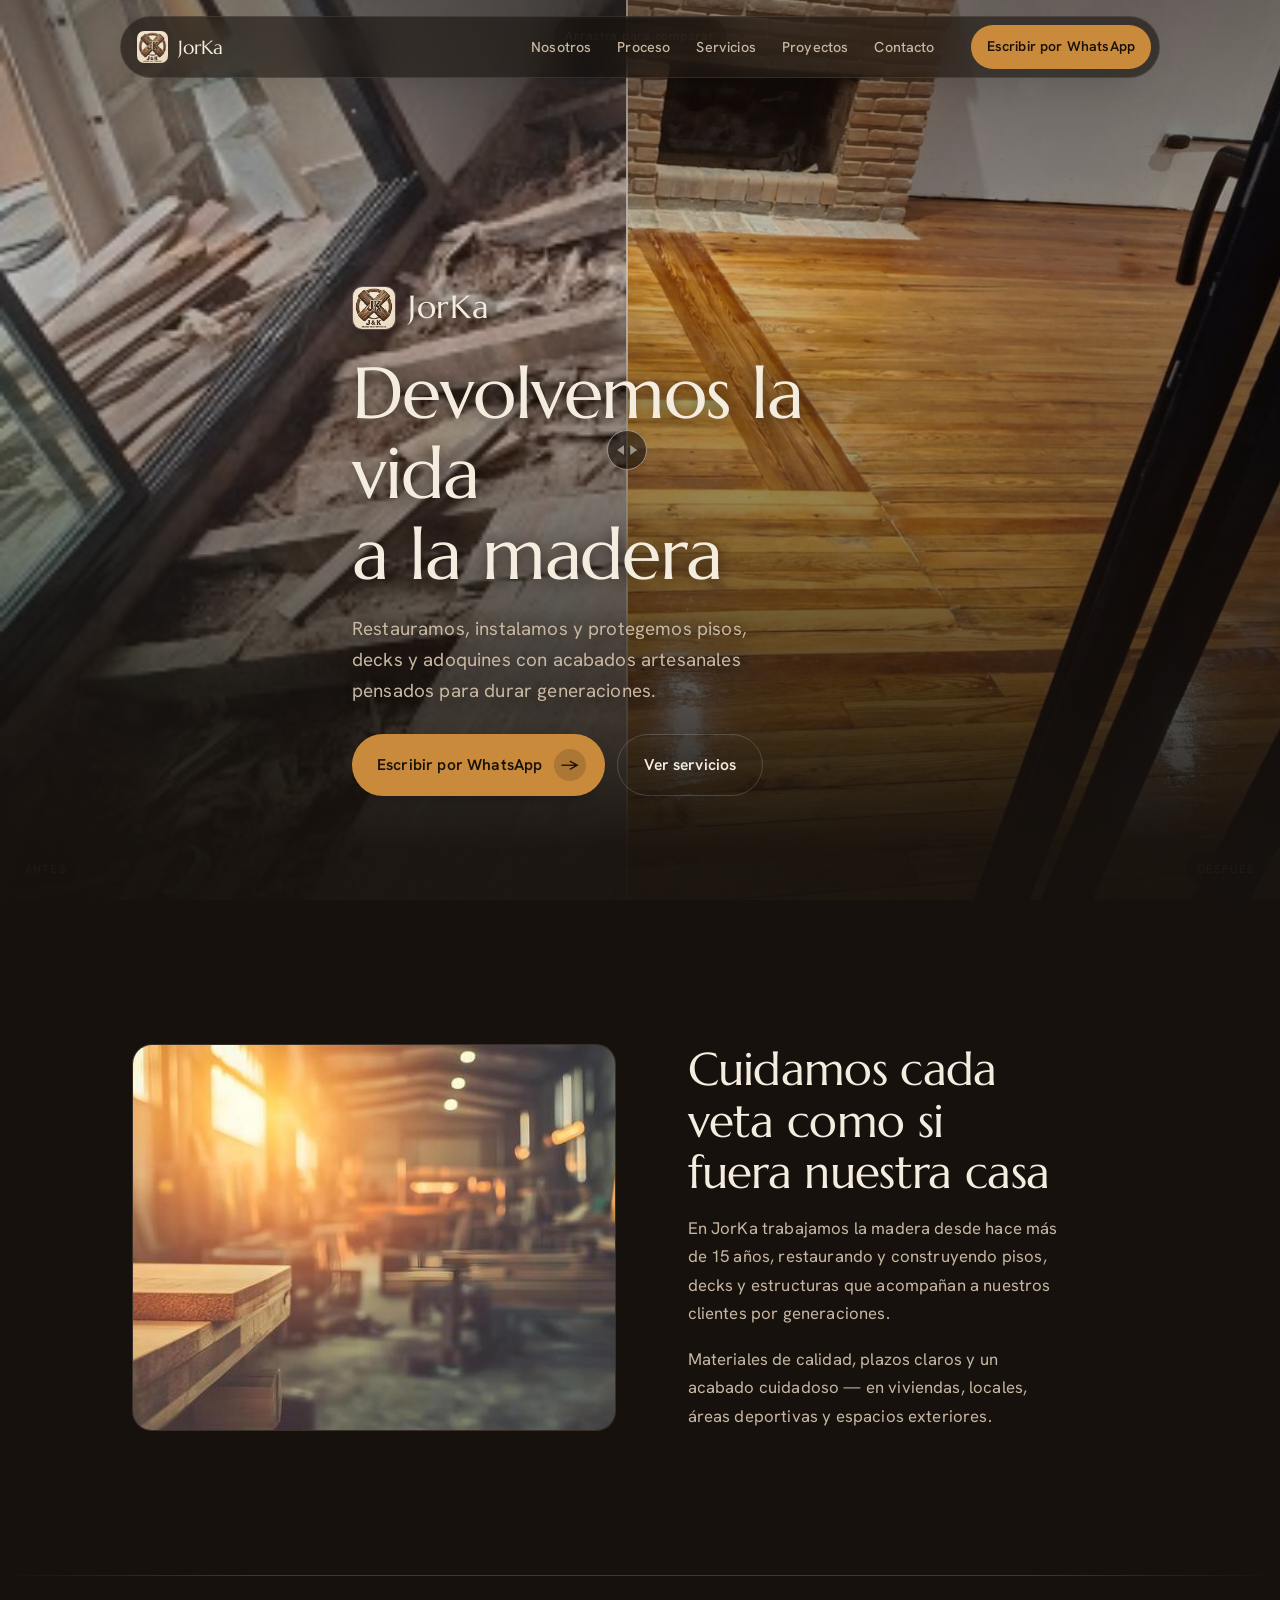
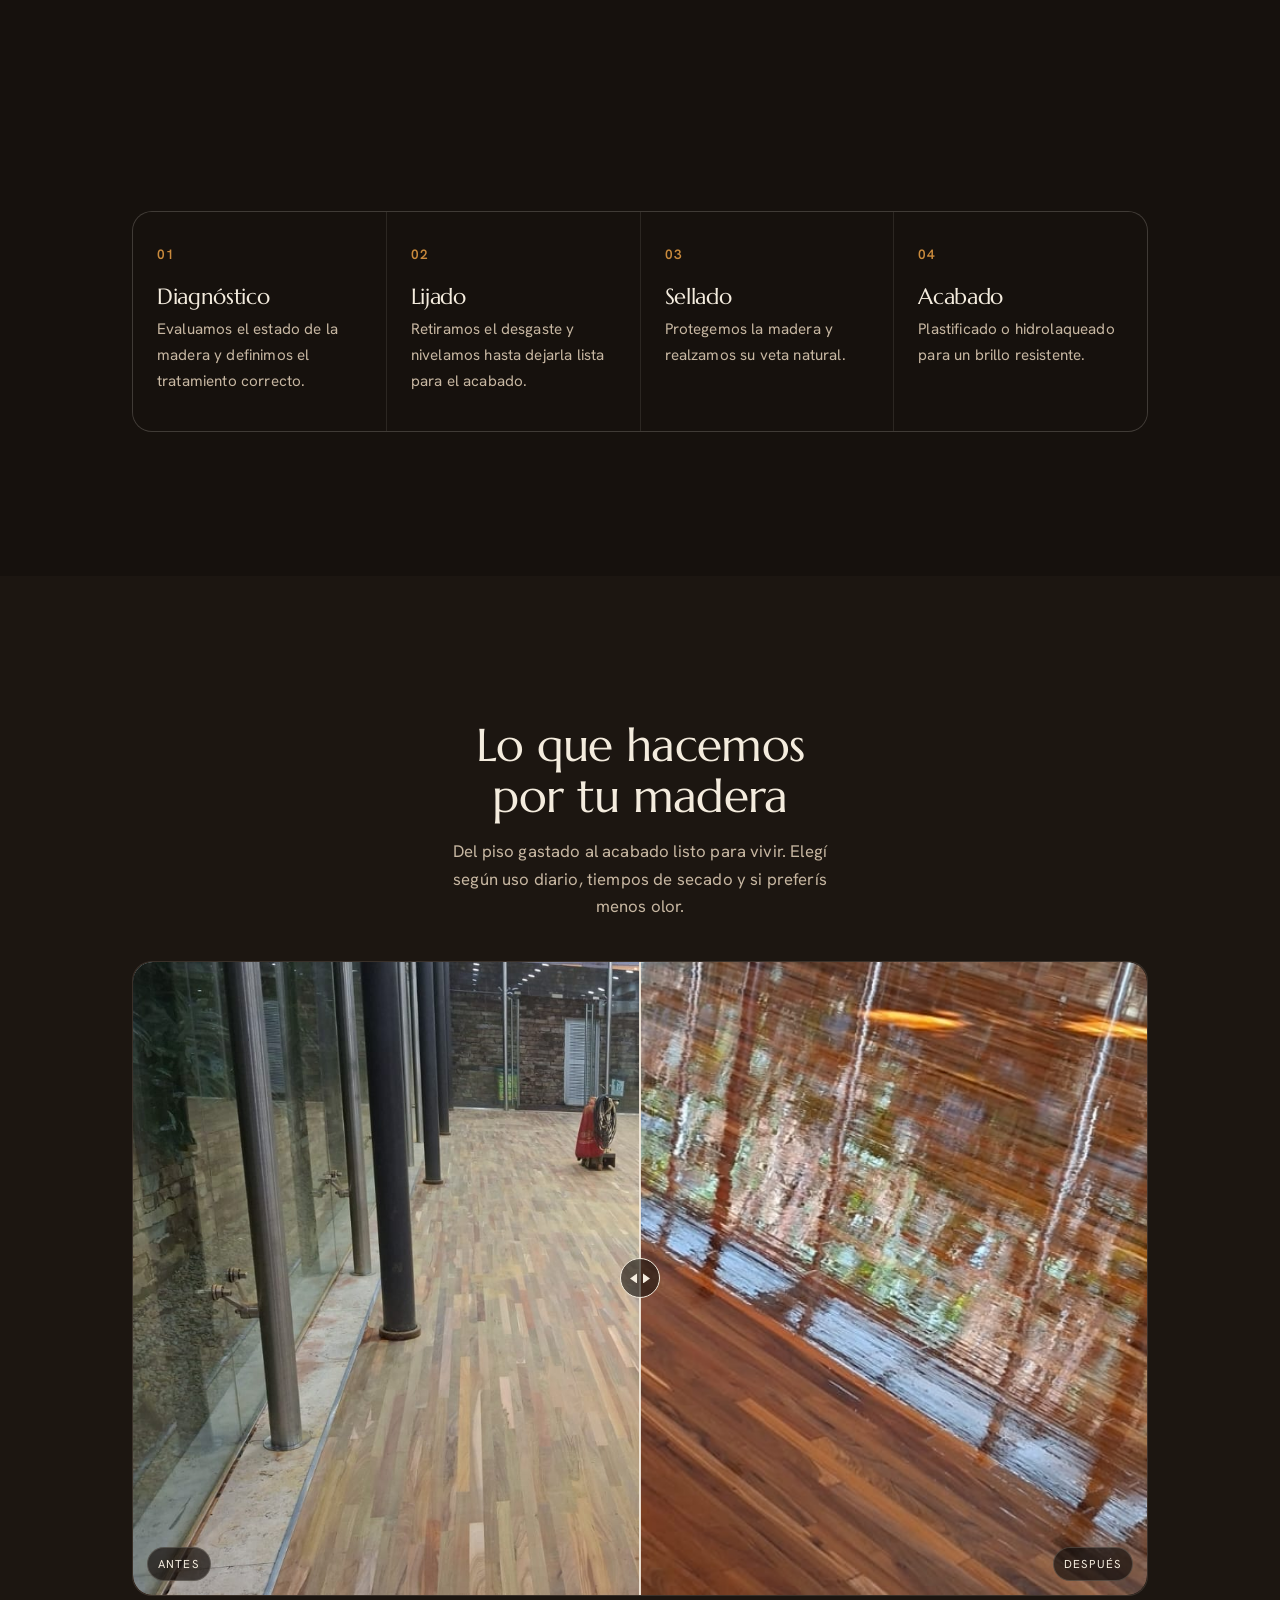
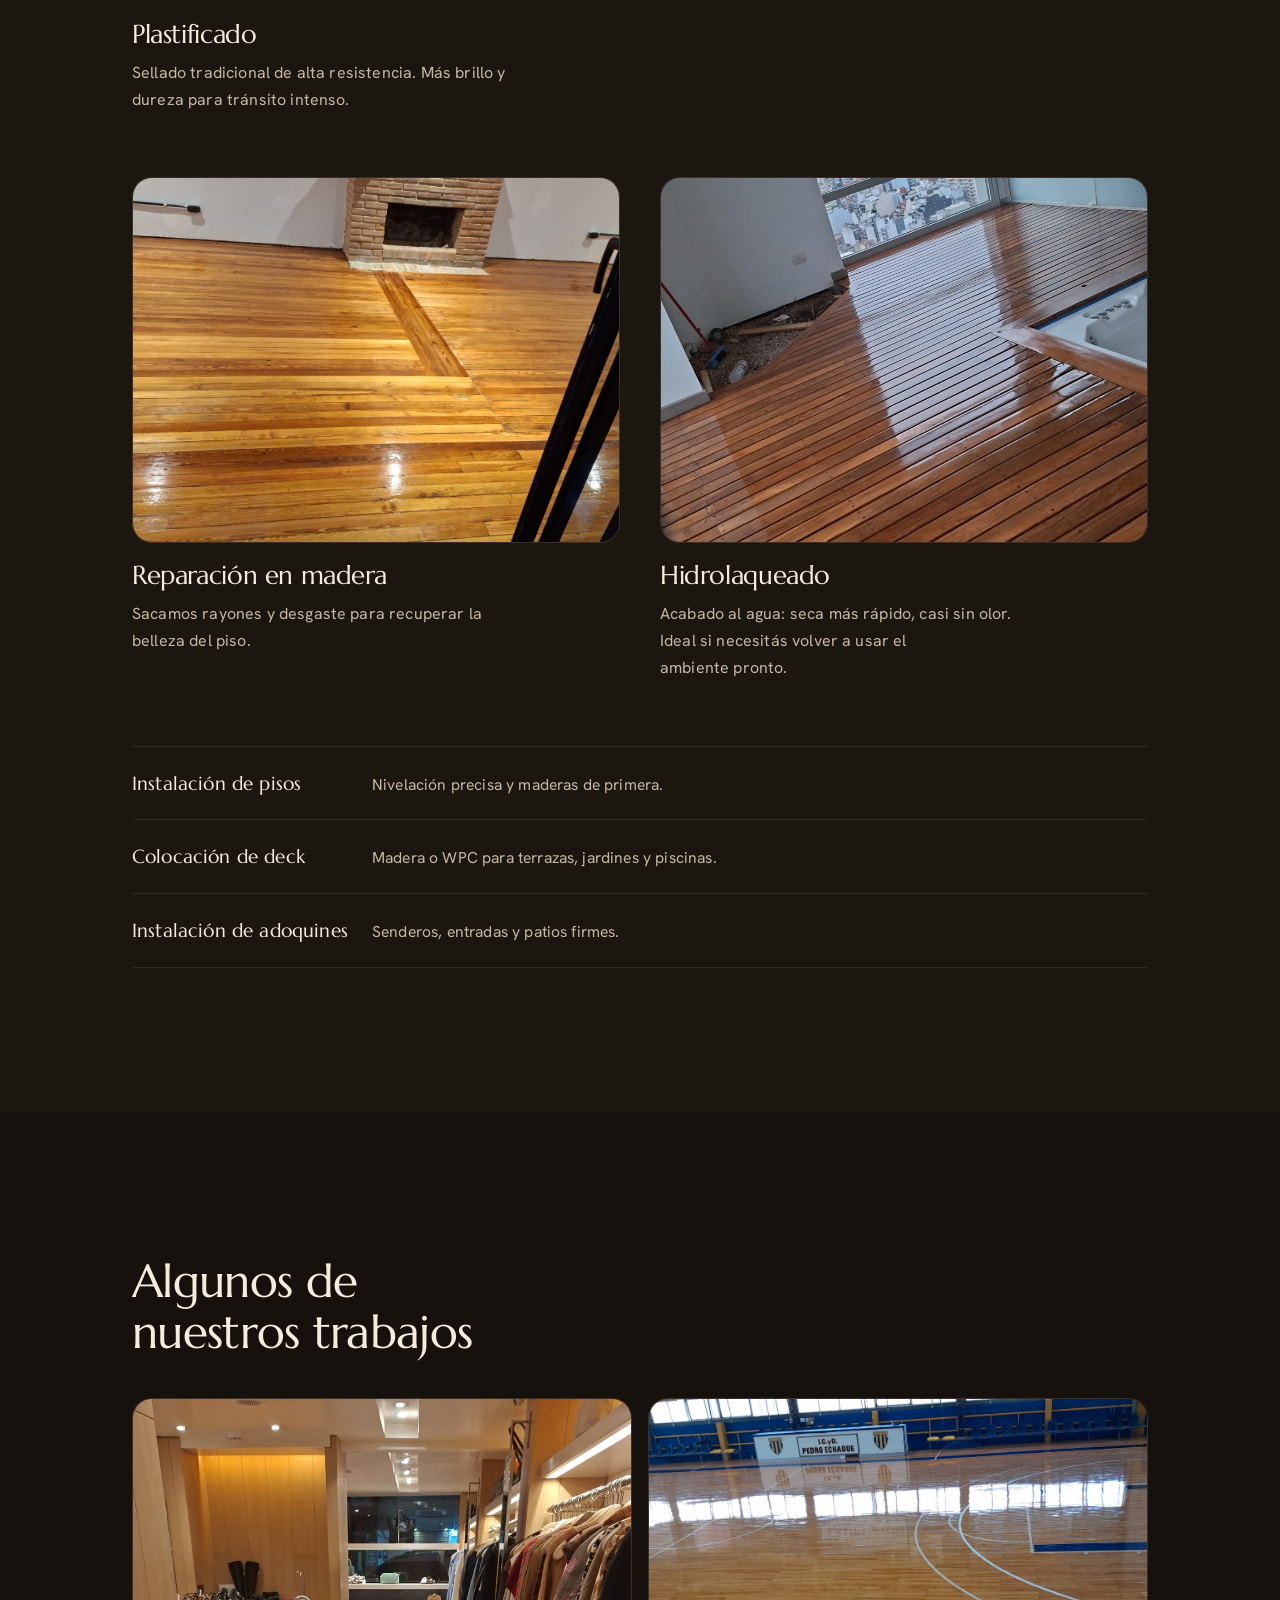
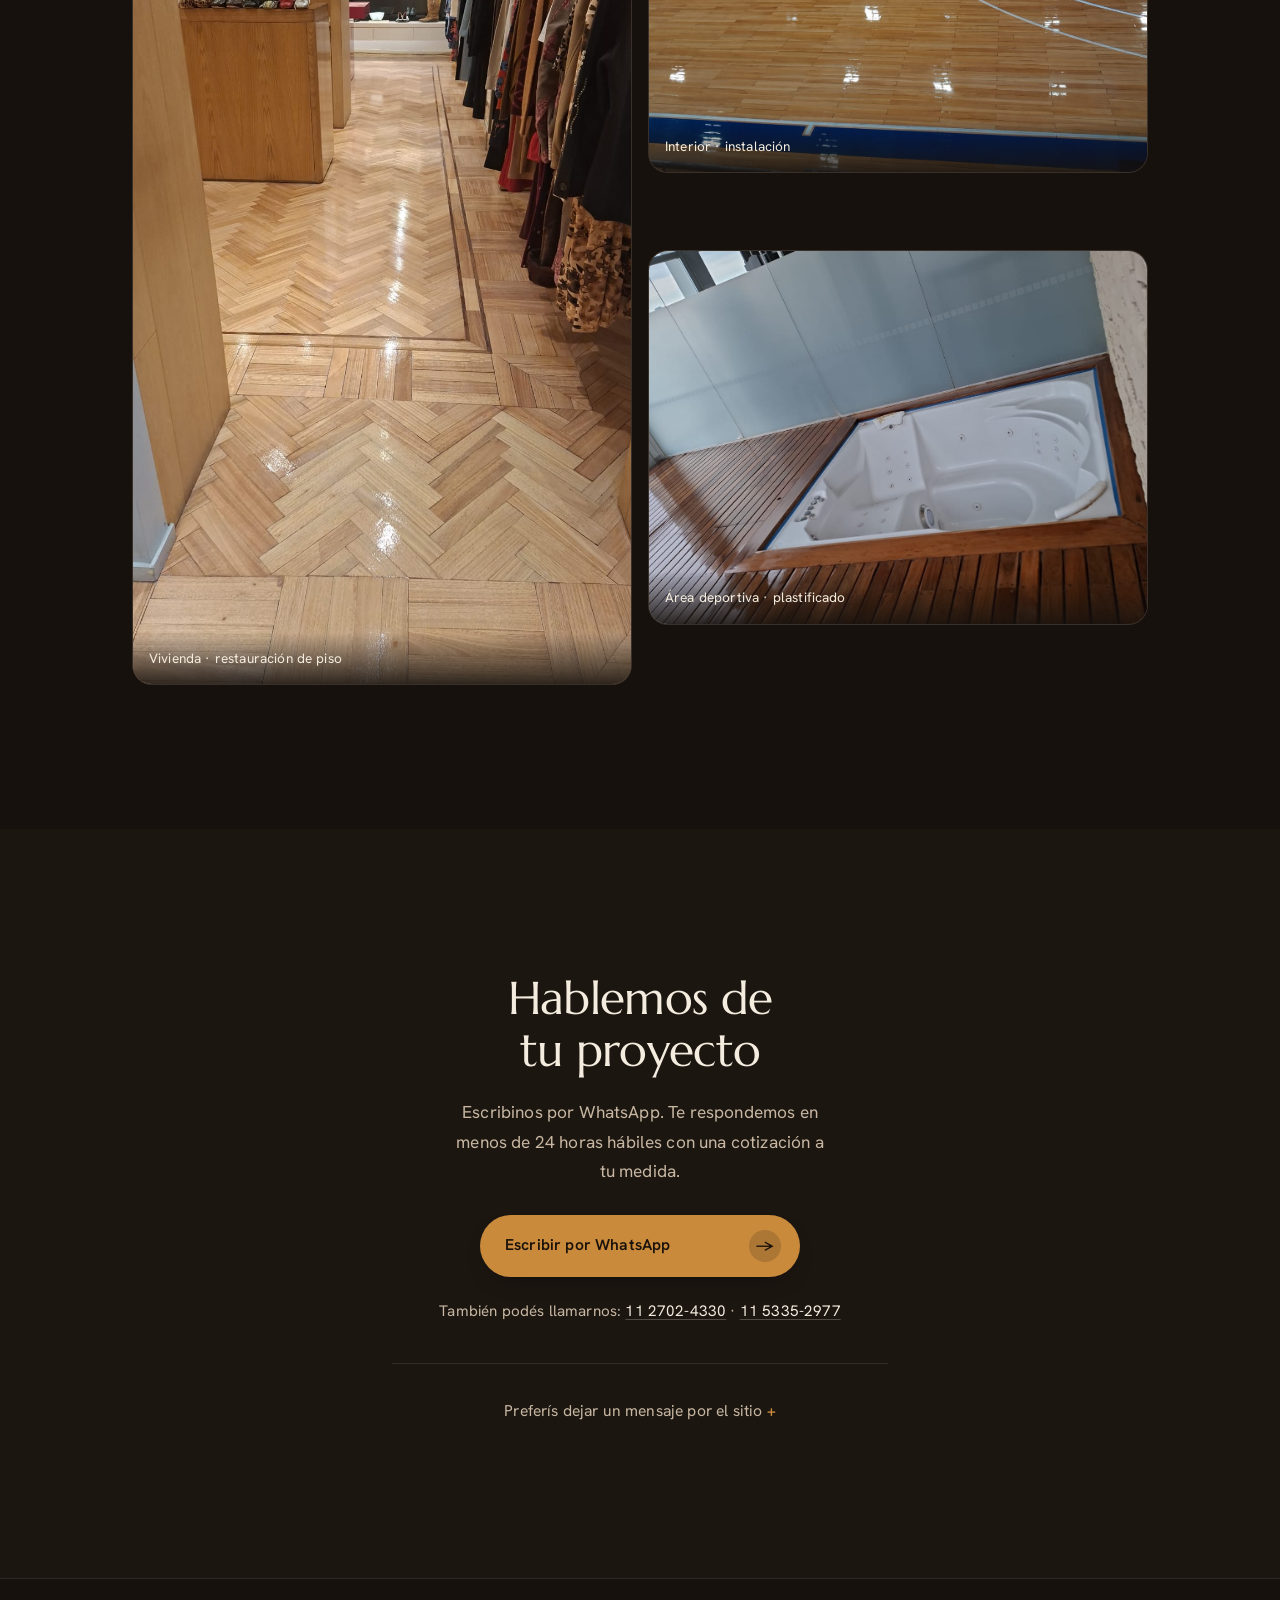
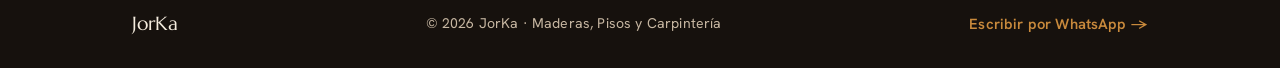
==== commit ee258afe: "feat: let the nav island read as frosted lacquer Lower the pill fill so backdrop-filter actually sho" ====
--- a/index.html
+++ b/index.html
@@ -12,7 +12,7 @@
   <link rel="preconnect" href="https://fonts.gstatic.com" crossorigin>
   <link href="https://fonts.googleapis.com/css2?family=Hanken+Grotesk:wght@400;500;600;700&family=Marcellus&display=swap" rel="stylesheet">
 
-  <link rel="stylesheet" href="style.css?v=23">
+  <link rel="stylesheet" href="style.css?v=24">
 </head>
 <body>
 
--- a/style.css
+++ b/style.css
@@ -232,15 +232,23 @@
   width: min(1040px, 100%);
   padding: 8px 8px 8px 16px;
   border-radius: 999px;
-  background: rgba(22, 17, 13, 0.88);
-  backdrop-filter: blur(16px) saturate(1.2);
-  -webkit-backdrop-filter: blur(16px) saturate(1.2);
+  isolation: isolate;
+  background: rgba(22, 17, 13, 0.58);
+  backdrop-filter: blur(22px) saturate(1.25);
+  -webkit-backdrop-filter: blur(22px) saturate(1.25);
   border: 1px solid var(--line);
   box-shadow: 0 16px 40px -28px rgba(0, 0, 0, 0.85);
   transition: background 0.35s var(--ease), border-radius 0.4s var(--ease);
 }
 .nav.is-scrolled .nav__island {
-  background: rgba(22, 17, 13, 0.96);
+  background: rgba(22, 17, 13, 0.76);
+}
+
+@supports not ((backdrop-filter: blur(1px)) or (-webkit-backdrop-filter: blur(1px))) {
+  .nav__island,
+  .nav.is-scrolled .nav__island {
+    background: rgba(22, 17, 13, 0.94);
+  }
 }
 
 .nav__logo { display: flex; align-items: center; gap: 10px; }
@@ -446,11 +454,19 @@
   content: "";
   position: absolute;
   top: 50%;
-  width: 0; height: 0;
-  border-block: 5px solid transparent;
-}
-.ba-slider__grip::before { left: 9px; transform: translateY(-50%); border-right: 7px solid var(--sheen); }
-.ba-slider__grip::after { right: 9px; transform: translateY(-50%); border-left: 7px solid var(--sheen); }
+  width: 7px;
+  height: 10px;
+  transform: translateY(-50%);
+  background: var(--sheen);
+}
+.ba-slider__grip::before {
+  left: 9px;
+  clip-path: polygon(0 50%, 100% 0, 100% 100%);
+}
+.ba-slider__grip::after {
+  right: 9px;
+  clip-path: polygon(0 0, 100% 50%, 0 100%);
+}
 
 .ba-slider__tag {
   position: absolute;
@@ -797,7 +813,6 @@
    RESPONSIVE
    ========================================================= */
 @media (max-width: 940px) {
-  .nav__island { background: rgba(22, 17, 13, 0.94); }
   .nav.is-open {
     inset: 0;
     padding: 0;
